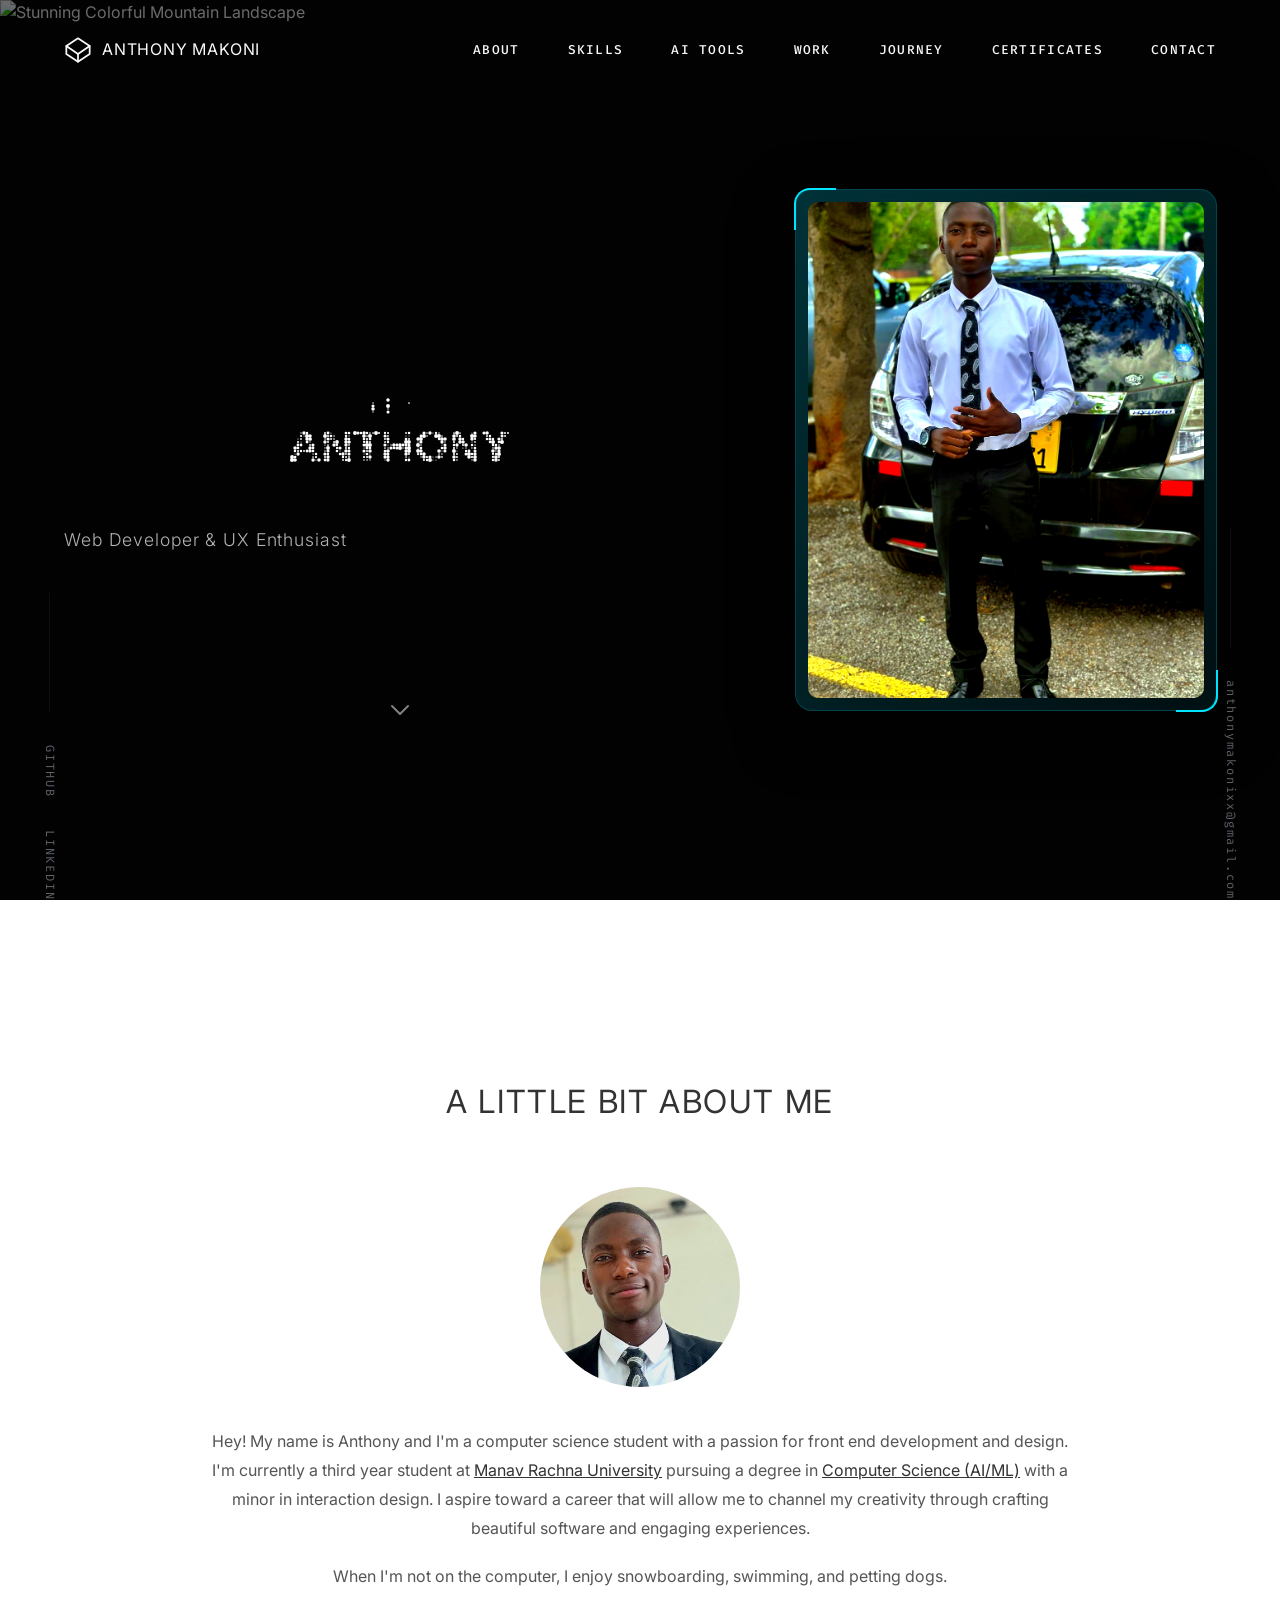
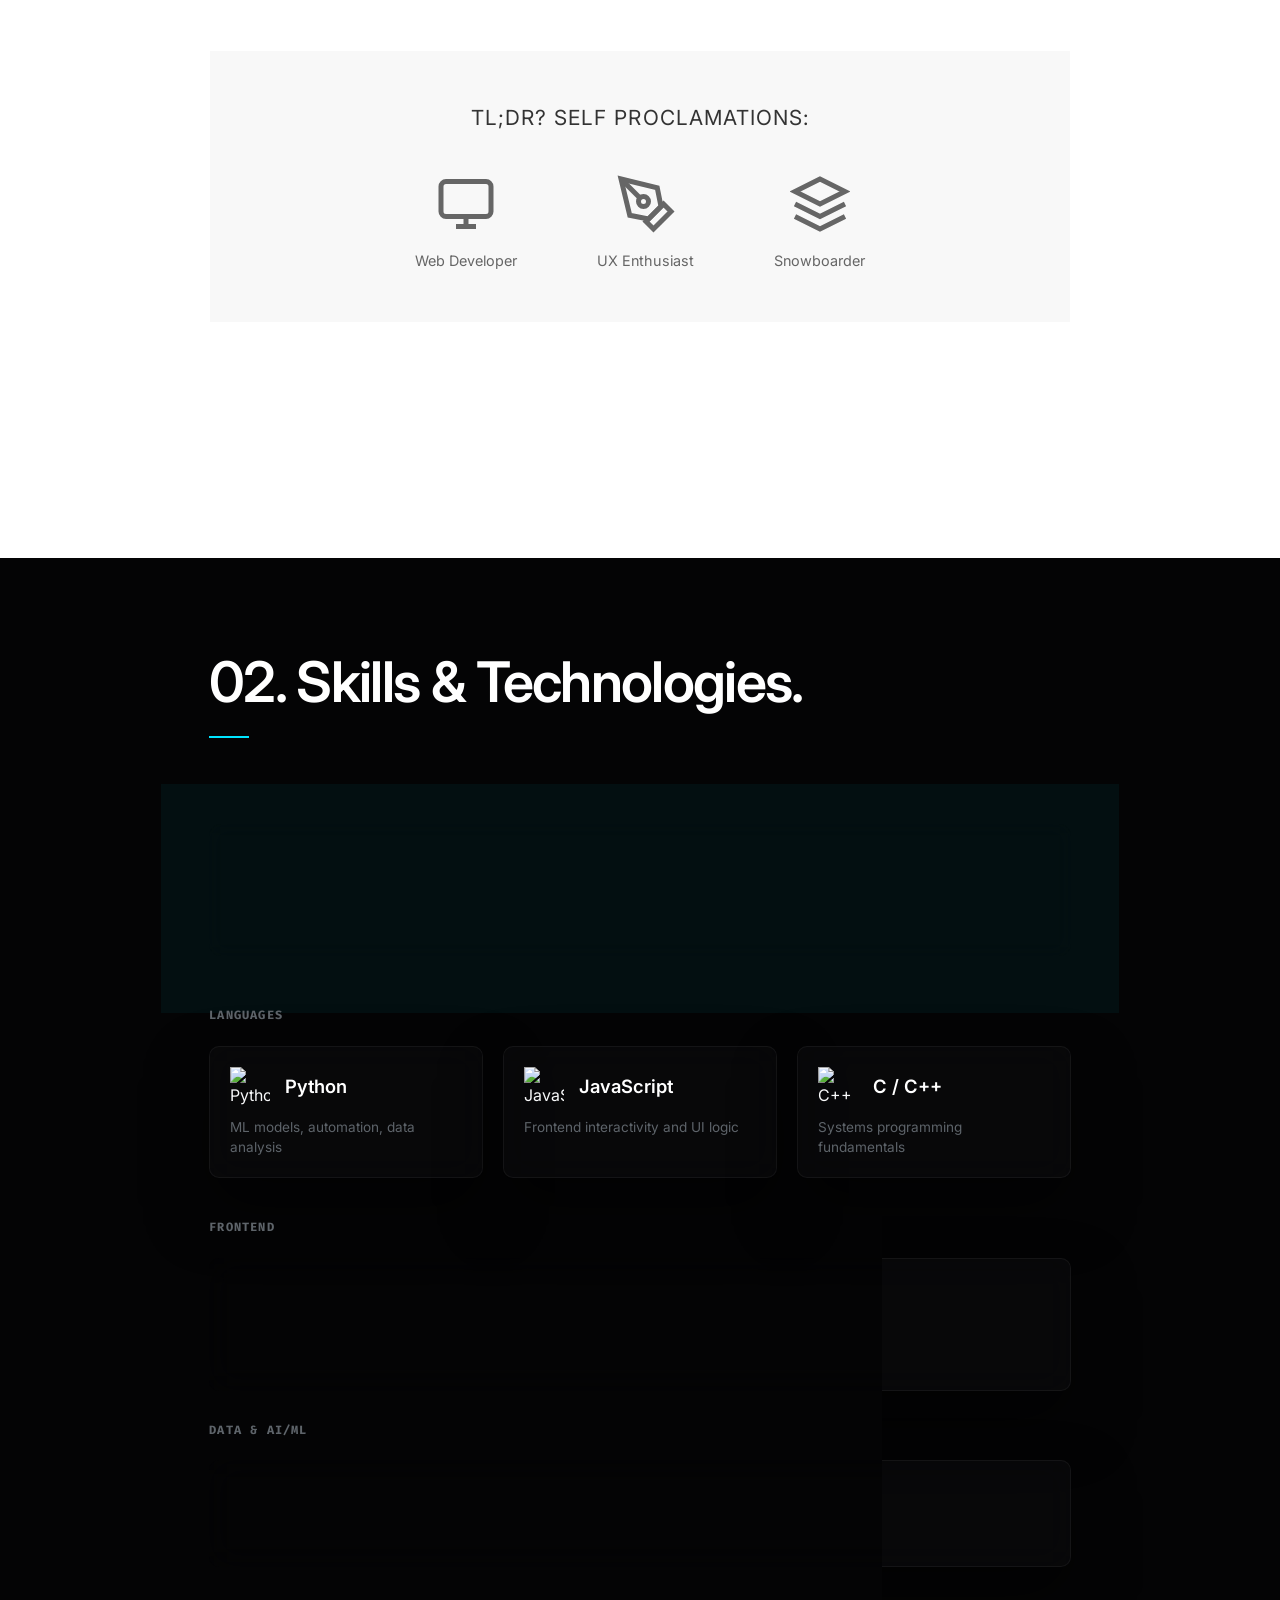
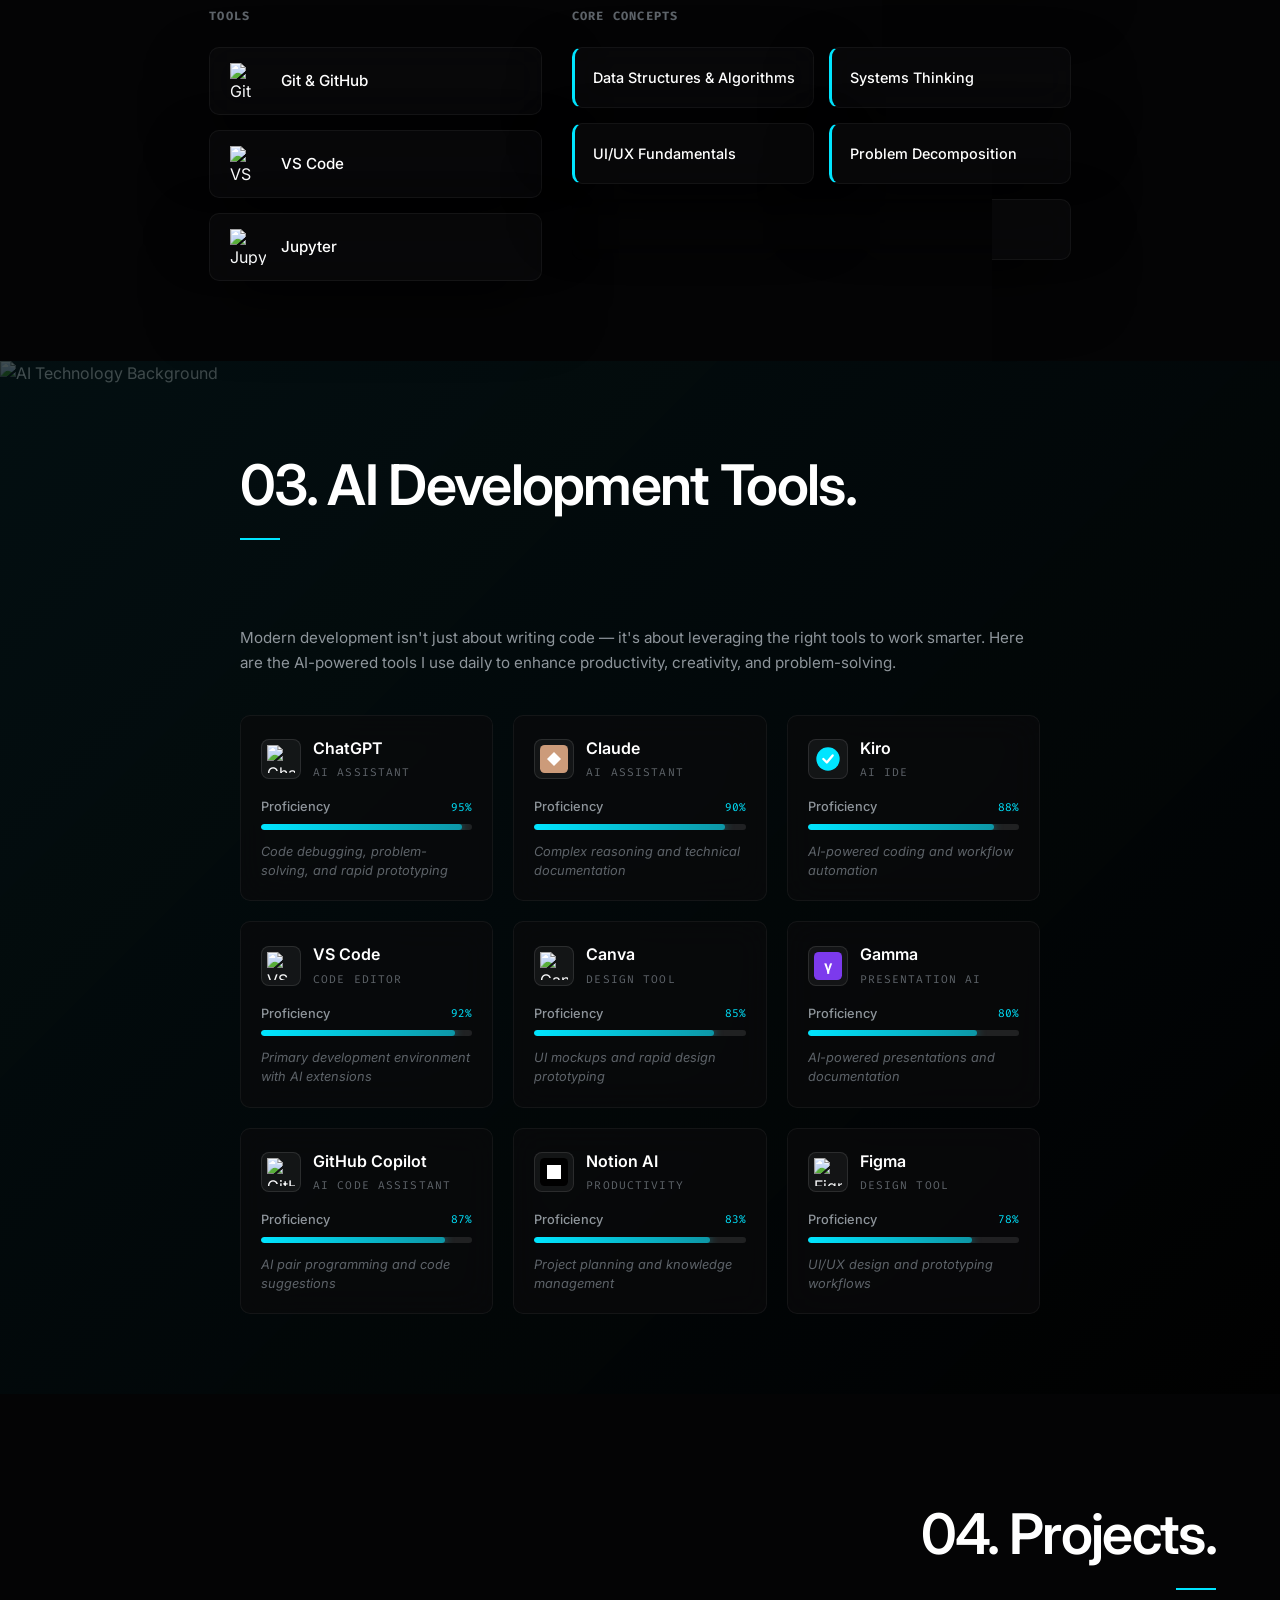
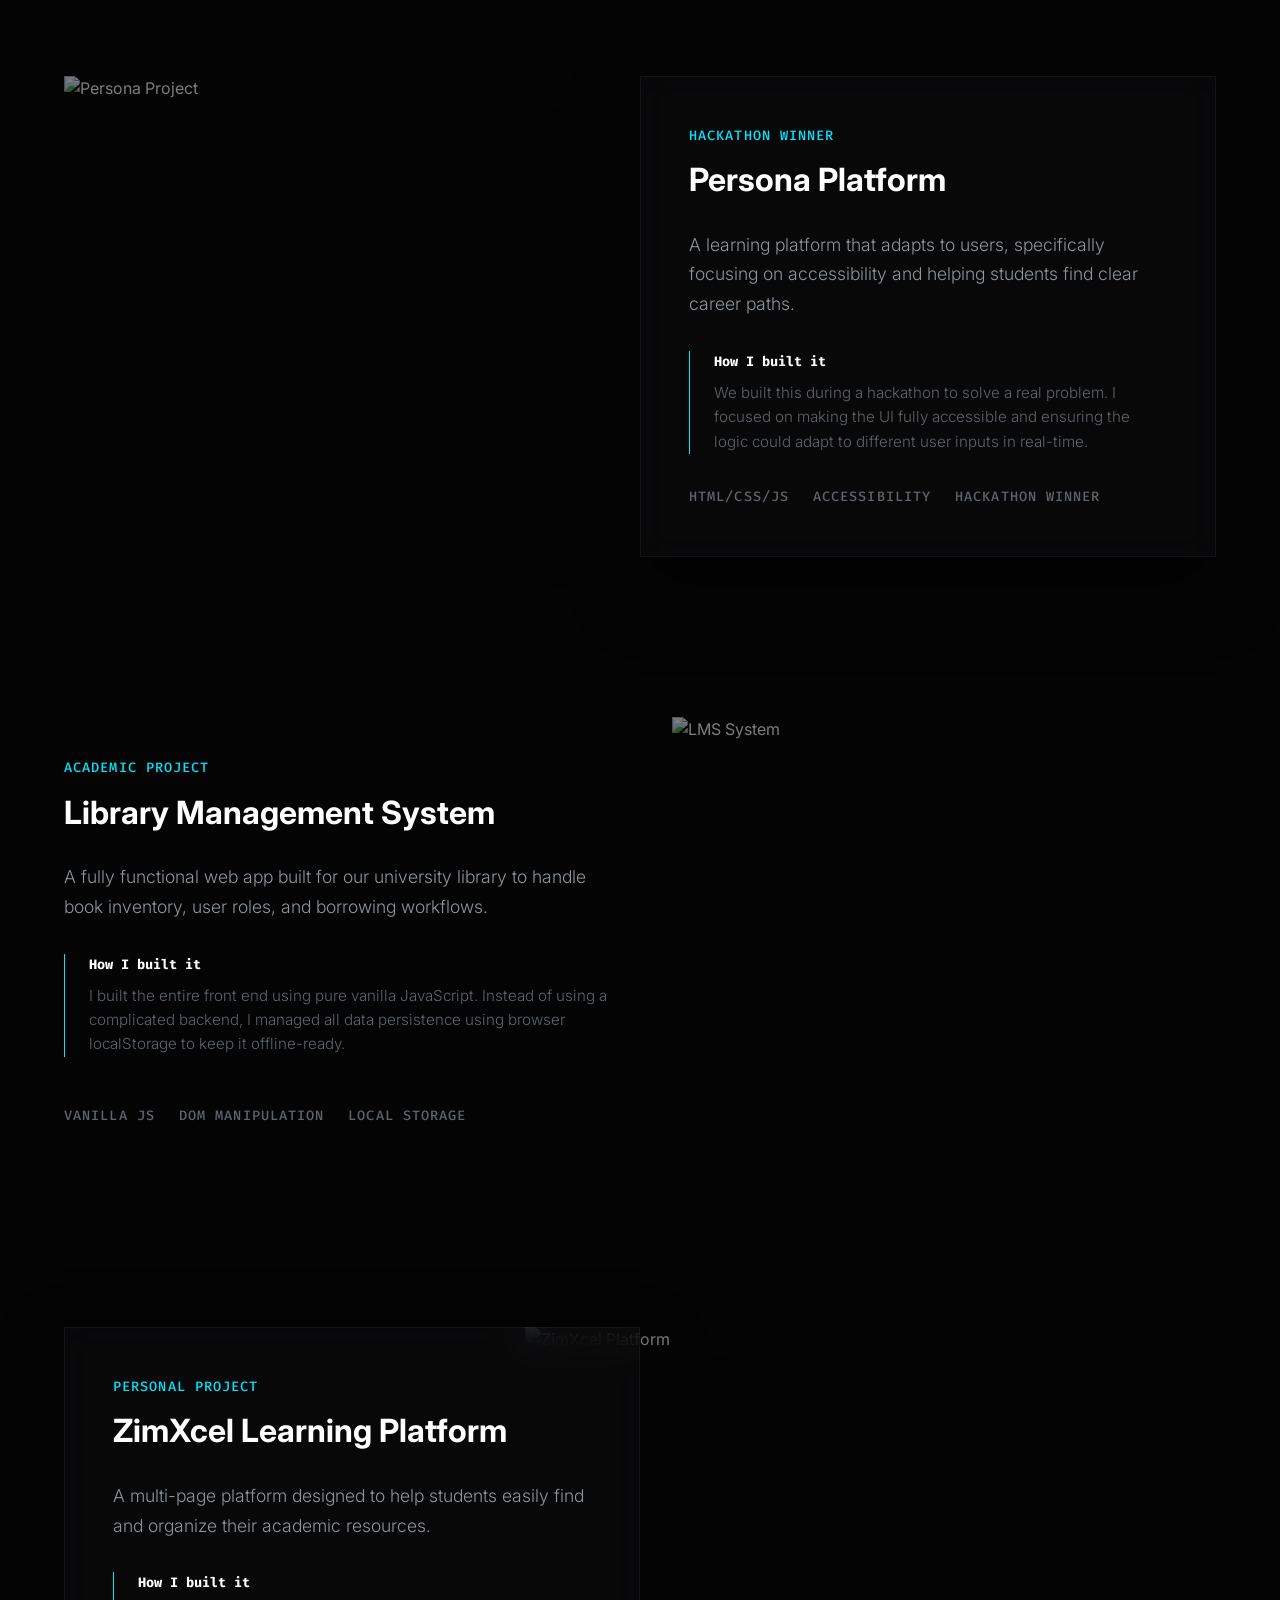
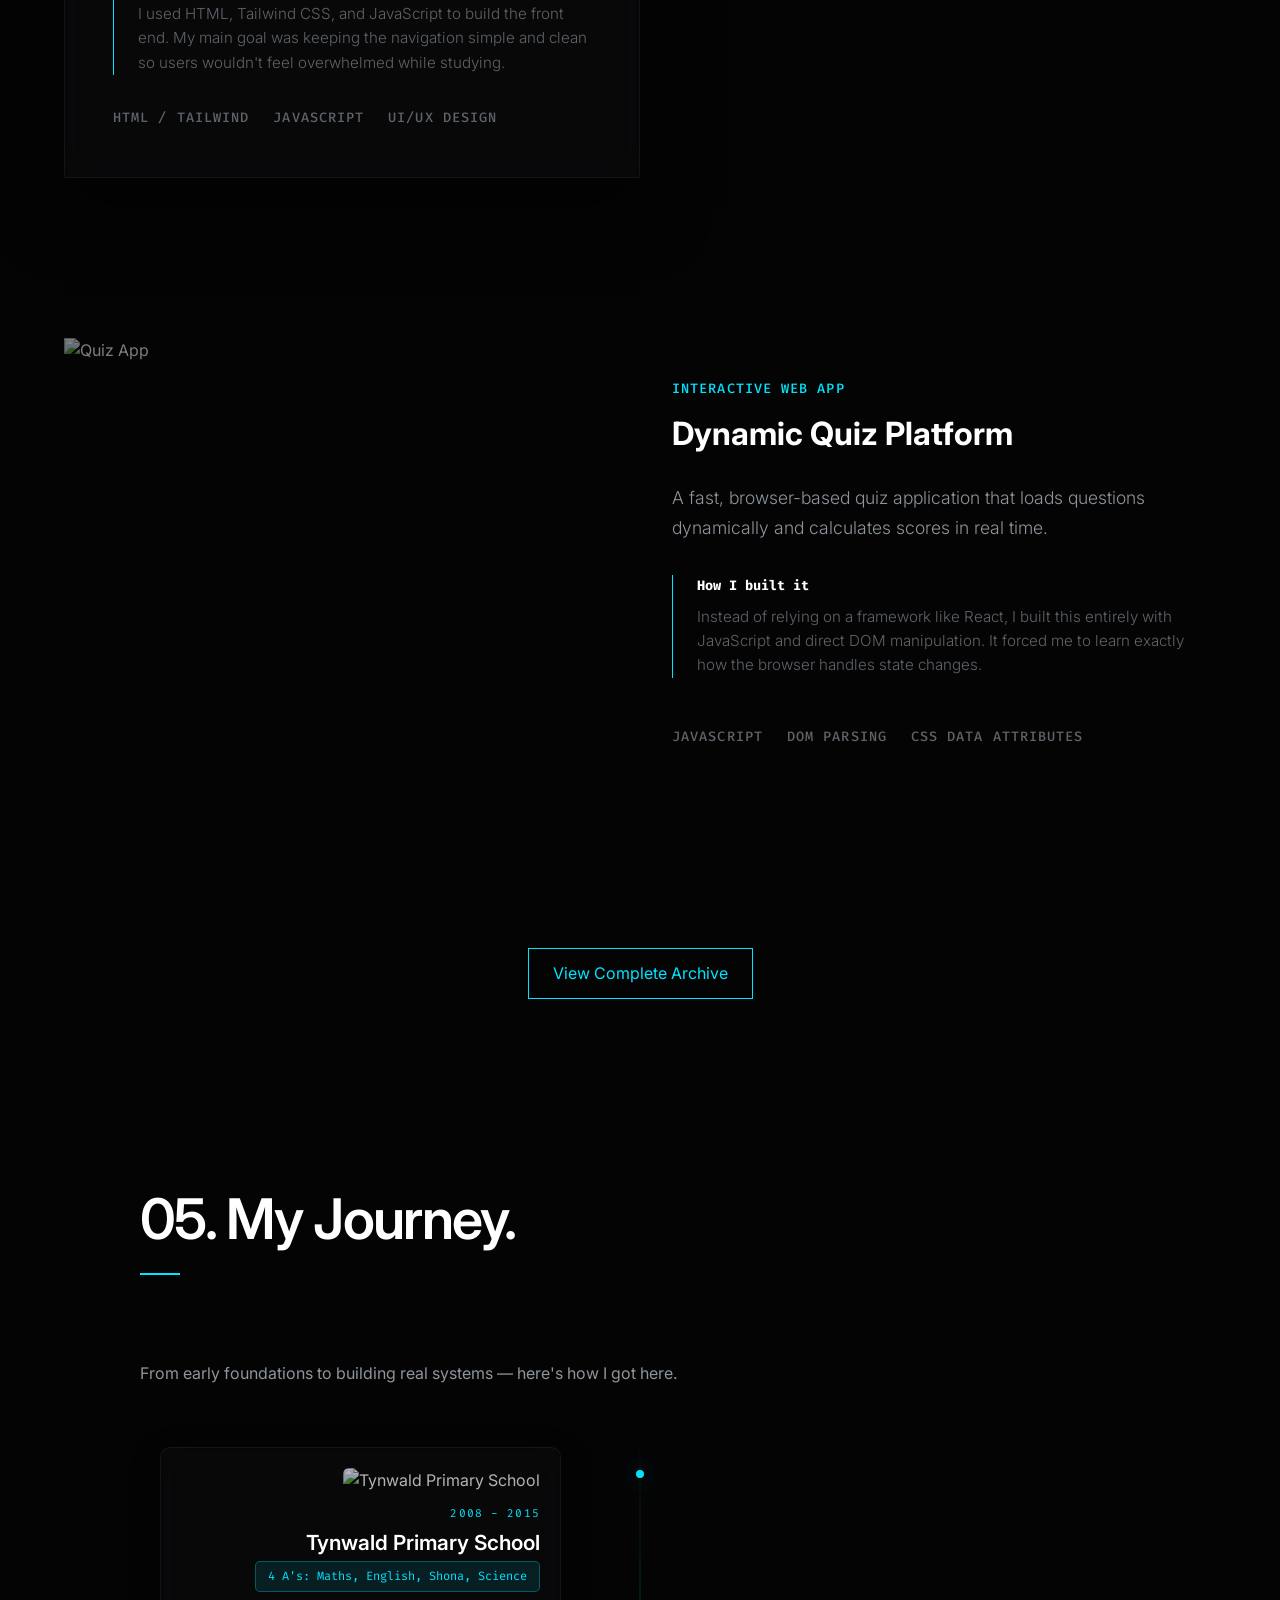
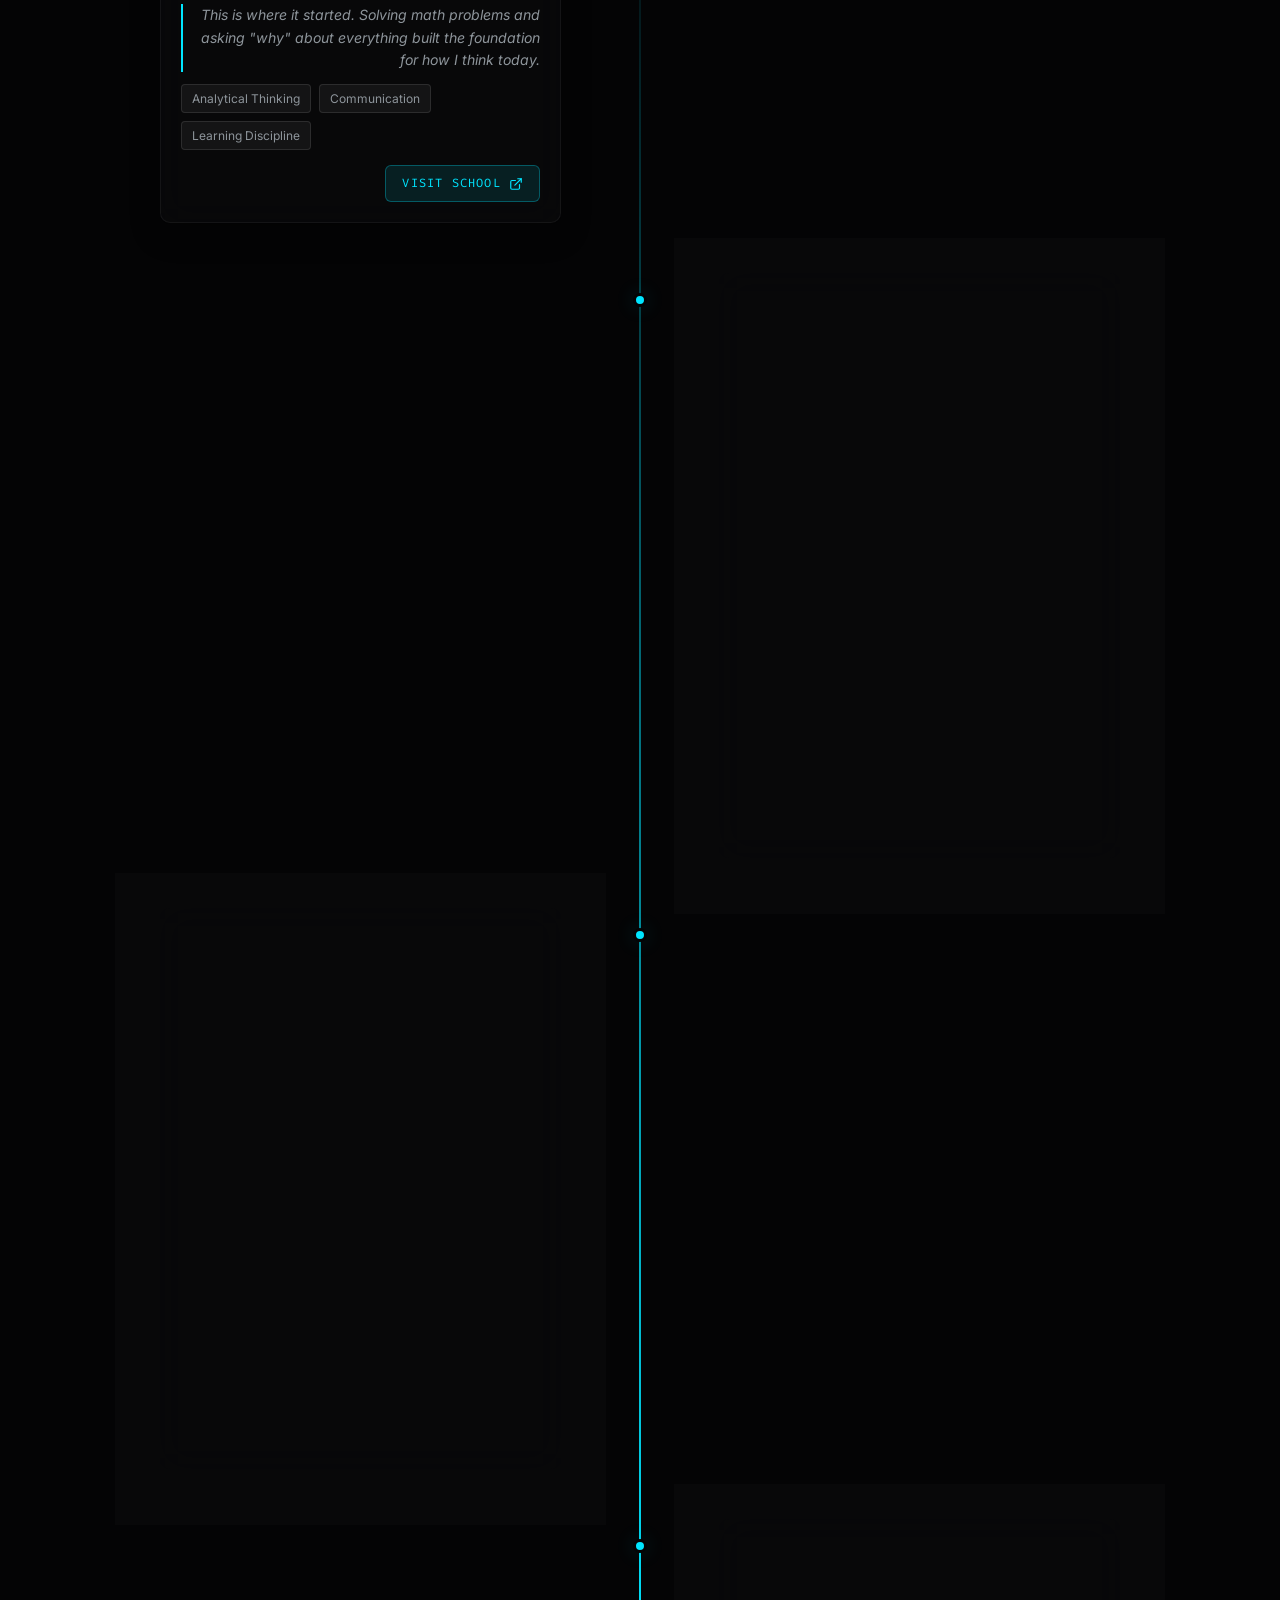
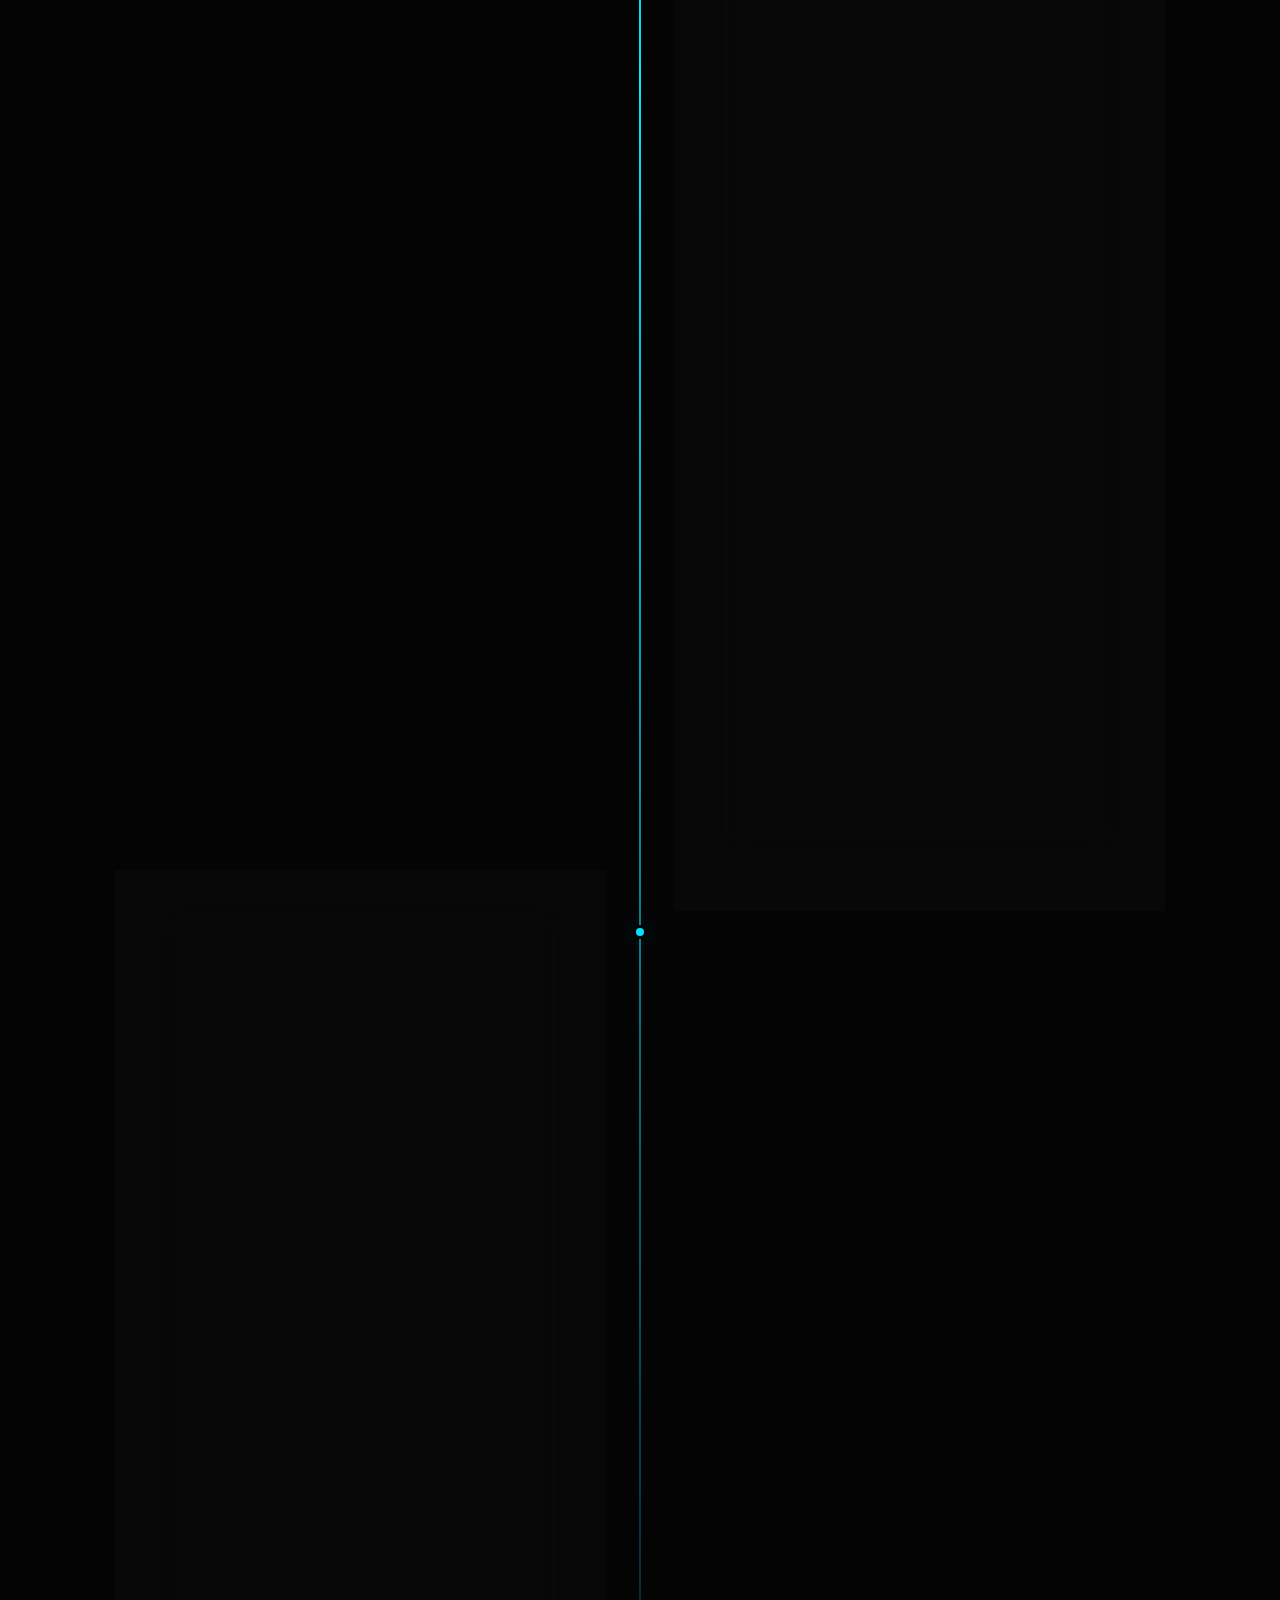
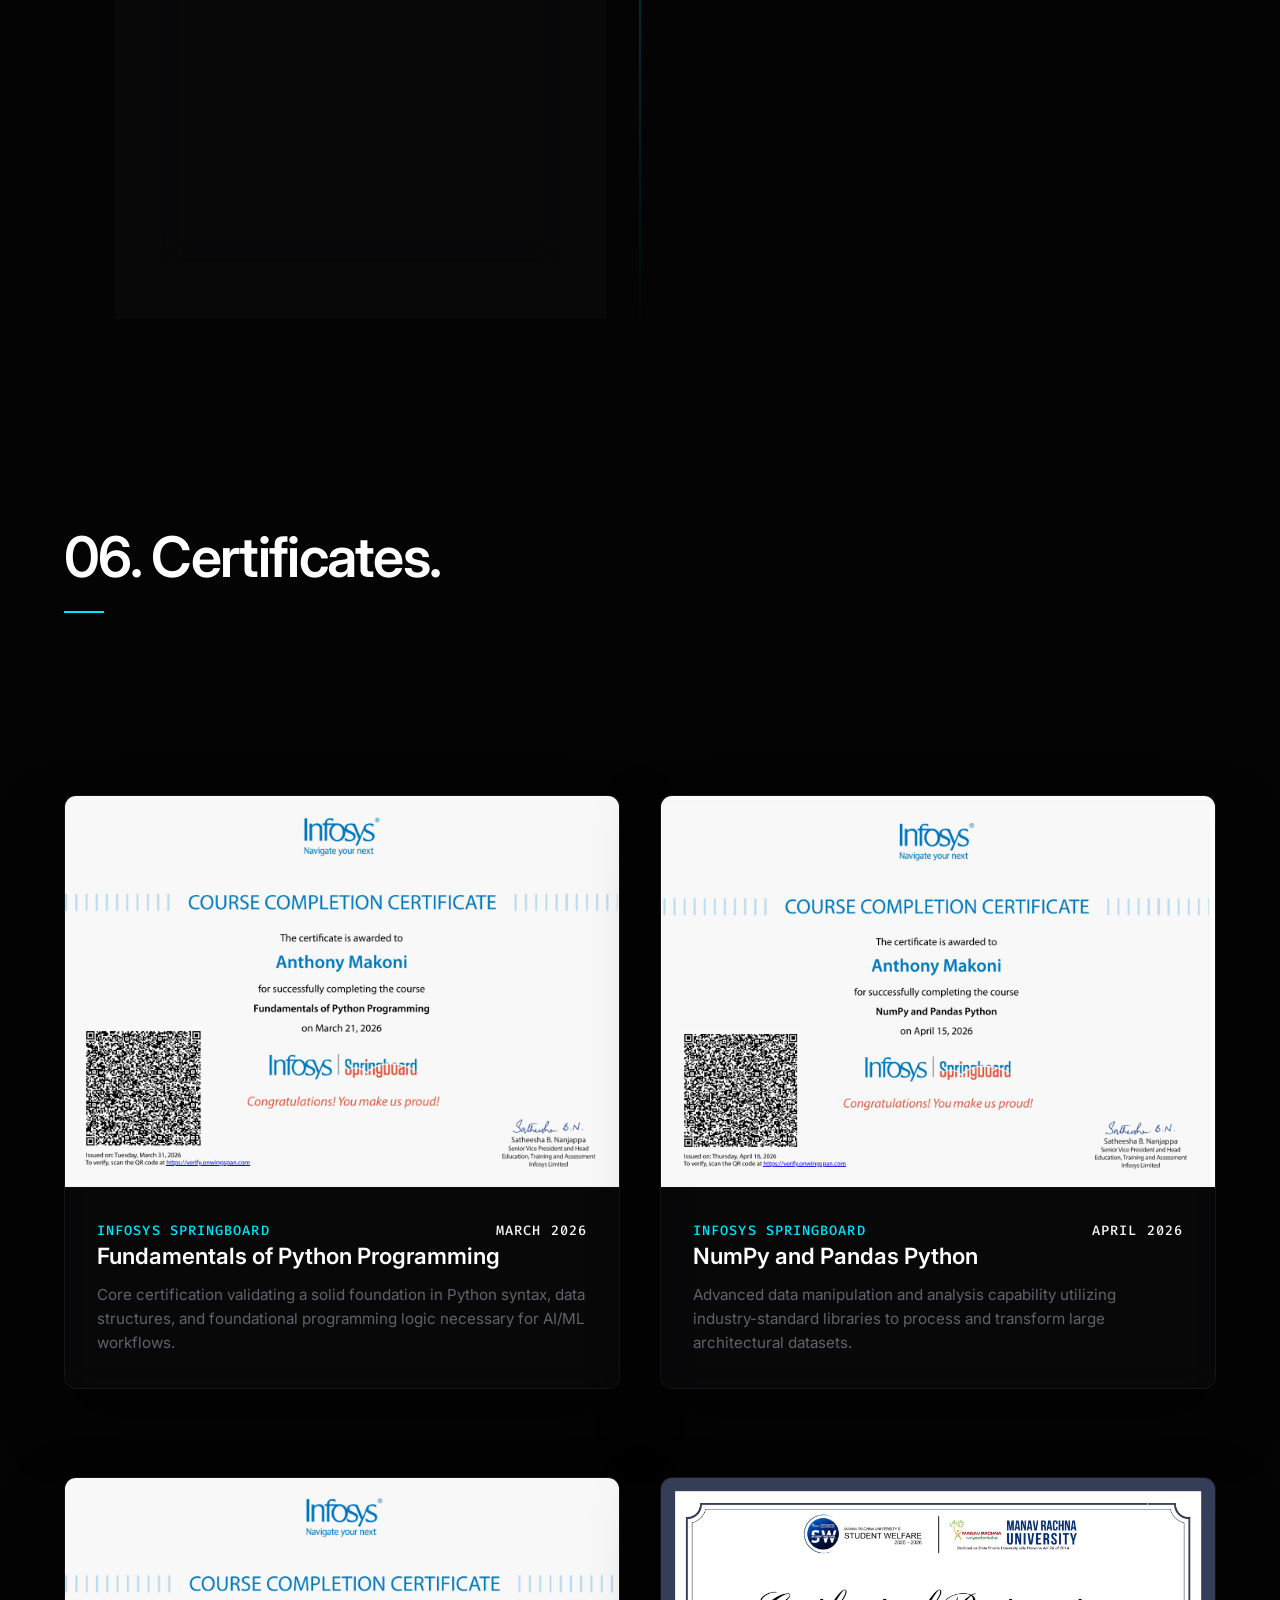
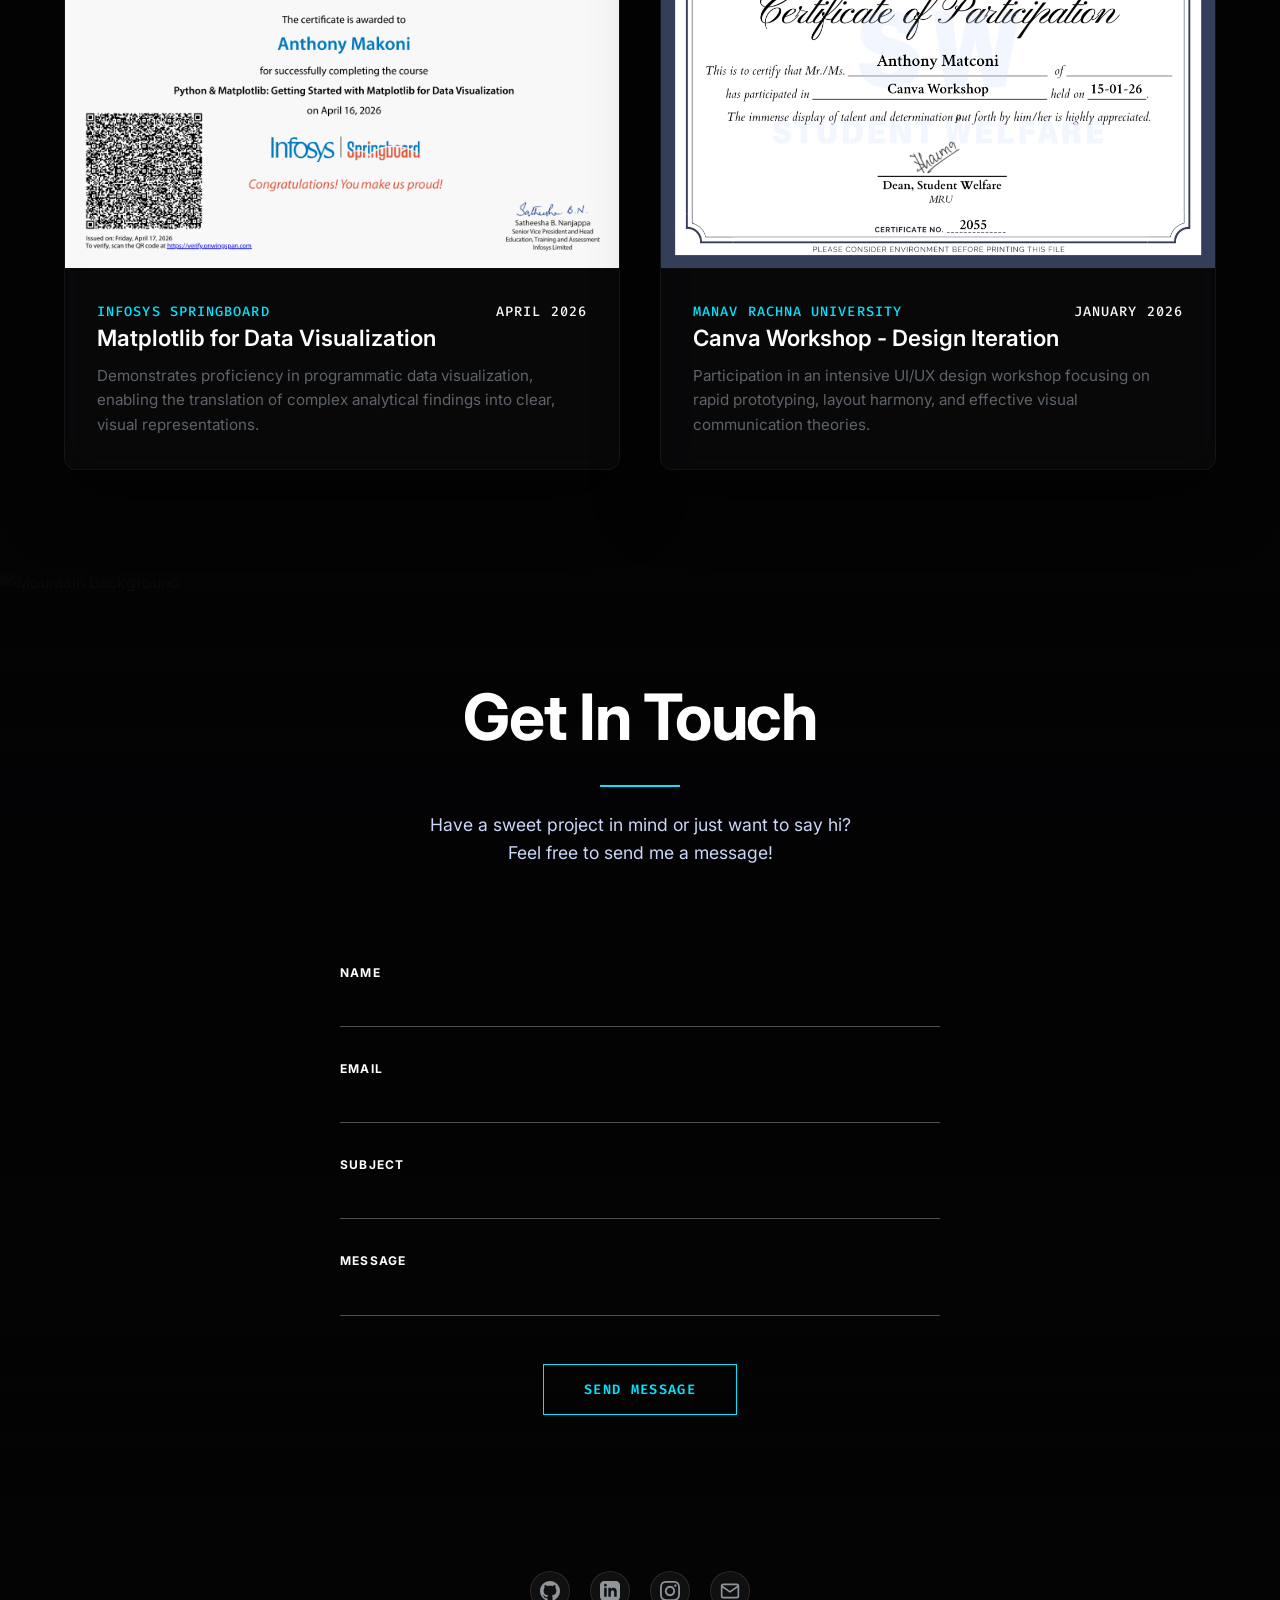
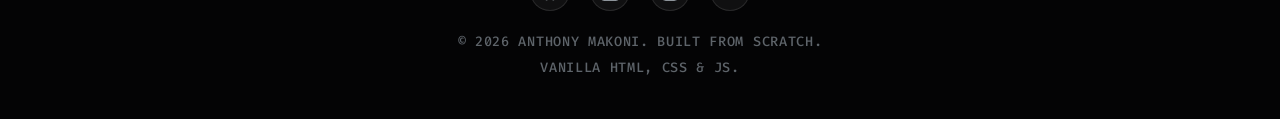
==== index.html @ 7a71ed9e "Initial commit" ====
<!DOCTYPE html>
<html lang="en">

<head>
    <meta charset="UTF-8">
    <meta name="viewport" content="width=device-width, initial-scale=1.0">
    <title>Anthony Makoni | Student & Web Developer</title>
    <meta name="description" content="Anthony Makoni is a computer science student and frontend developer.">

    <link rel="stylesheet" href="css/style.css">
    <link rel="icon" type="image/svg+xml"
        href="data:image/svg+xml,%3Csvg xmlns='http://www.w3.org/2000/svg' viewBox='0 0 100 100'%3E%3Ctext y='.9em' font-size='90' fill='%2300e5ff'%3EA%3C/text%3E%3C/svg%3E">
</head>

<body>
    <!-- Background layer with atmospheric depth - for non-hero sections -->
    <div class="page-background">
        <img src="https://images.unsplash.com/photo-1454496522488-7a8e488e8606?ixlib=rb-4.0.3&auto=format&fit=crop&w=1920&q=80" alt="Mountain Background">
        <div class="bg-gradient-overlay" style="background: rgba(0, 0, 0, 0.45); top: 0; left: 0; width: 100%; height: 100%;"></div>
    </div>

    <!-- Navigation -->
    <nav class="premium-nav">
        <div class="logo">
            <a href="index.html" style="display: flex; align-items: center; gap: 10px; font-family: var(--font-sans); font-weight: 400; font-size: 1rem; letter-spacing: 0.05em; text-transform: uppercase;">
                <svg width="28" height="28" viewBox="0 0 24 24" fill="none" stroke="currentColor" stroke-width="1.5" stroke-linecap="round" stroke-linejoin="round">
                    <polygon points="12 2 22 8.5 22 15.5 12 22 2 15.5 2 8.5 12 2"></polygon>
                    <polyline points="2 8.5 12 15.5 22 8.5"></polyline>
                    <line x1="12" y1="22" x2="12" y2="15.5"></line>
                </svg>
                ANTHONY MAKONI
            </a>
        </div>
        <ul class="nav-links" style="font-family: var(--font-sans); font-weight: 500; font-size: 0.75rem; letter-spacing: 0.08em;">
            <li><a href="#about">ABOUT</a></li>
            <li><a href="#skills">SKILLS</a></li>
            <li><a href="#ai-tools">AI TOOLS</a></li>
            <li><a href="#projects">WORK</a></li>
            <li><a href="#journey">JOURNEY</a></li>
            <li><a href="#certifications">CERTIFICATES</a></li>
            <li><a href="#contact">CONTACT</a></li>
        </ul>
    </nav>

    <!-- Side Identifiers (Minimalist) -->
    <div class="vertical-contact left-sidebar reveal delay-1">
        <div class="line"></div>
        <a href="https://github.com/anthonymakonixx" target="_blank">GITHUB</a>
        <a href="https://www.linkedin.com/in/anthony-makoni-9278b237a/" target="_blank">LINKEDIN</a>
    </div>
    
    <div class="vertical-contact right-sidebar reveal delay-1">
        <div class="line"></div>
        <a href="mailto:anthonymakonixx@gmail.com">anthonymakonixx@gmail.com</a>
    </div>

    <main class="smooth-scroll-wrapper">
        <!-- HERO -->
        <section id="hero" class="hero-section wrapper-snap">
            <!-- Background layer for hero only -->
            <div class="page-background">
                <img src="https://images.unsplash.com/photo-1506905925346-21bda4d32df4?ixlib=rb-4.0.3&auto=format&fit=crop&w=1920&q=80" alt="Stunning Colorful Mountain Landscape">
                <div class="bg-gradient-overlay" style="background: rgba(0, 0, 0, 0.45); top: 0; left: 0; width: 100%; height: 100%;"></div>
            </div>
            
            <div class="container container-hero" style="justify-content: space-between; width: 100%; display: flex; align-items: center; gap: 60px;">
                <!-- Hero Content -->
                <div class="hero-content reveal" style="display: flex; flex-direction: column; align-items: flex-start; justify-content: center; flex: 1; text-align: left; position: relative;">
                    <div class="canvas-wrapper" style="position: relative; width: 100%; height: 180px; transform: none; right: auto; top: auto; display: flex; justify-content: flex-start; align-items: center; z-index: 10; pointer-events: none; opacity: 1; margin: 0;">
                       <canvas id="particle-canvas" style="position: absolute; left: 0; top: 0; width: 100%; height: 100%;"></canvas>
                       <div class="canvas-interactor" style="position: absolute; left: 0; top: 0; width: 100%; height: 100%; z-index: 11; pointer-events: auto;"></div>
                    </div>
                    <p class="hero-desc" style="font-family: var(--font-sans); color: rgba(255,255,255,0.7); font-size: 1.1rem; letter-spacing: 0.05em; font-weight: 300;">Web Developer & UX Enthusiast</p>
                    
                    <a href="#about" style="position: absolute; bottom: -20vh; left: 50%; transform: translateX(-50%); display: inline-block; color: rgba(255,255,255,0.5); transition: color 0.3s; z-index: 15;">
                        <svg width="32" height="32" viewBox="0 0 24 24" fill="none" stroke="currentColor" stroke-width="1.5" stroke-linecap="round" stroke-linejoin="round">
                            <polyline points="6 9 12 15 18 9"></polyline>
                        </svg>
                    </a>
                </div>
                
                <!-- Hero Photo - Framed -->
                <div class="hero-photo-wrapper reveal">
                    <div class="hero-photo-frame">
                        <img src="images/hero-photo.jpg" alt="Anthony Makoni" class="hero-photo">
                    </div>
                </div>
            </div>
        </section>

        <!-- ABOUT -->
        <section id="about" class="about-section wrapper-snap" style="background: #ffffff; min-height: 100vh; display: flex; align-items: center;">
            <div class="container" style="max-width: 900px; margin: 0 auto; padding: 80px 20px; text-align: center;">
                <h2 style="font-size: 2rem; font-weight: 400; letter-spacing: 0.05em; margin-bottom: 60px; color: #333; text-transform: uppercase;">A Little Bit About Me</h2>
                
                <div class="profile-photo" style="width: 200px; height: 200px; border-radius: 50%; margin: 0 auto 40px; overflow: hidden; background: #f0f0f0;">
                    <img src="images/profile.jpg" alt="Anthony Makoni" style="width: 100%; height: 100%; object-fit: cover;">
                </div>
                
                <div style="font-size: 1rem; line-height: 1.8; color: #555; margin-bottom: 30px; text-align: center;">
                    <p style="margin-bottom: 20px;">Hey! My name is Anthony and I'm a computer science student with a passion for front end development and design. I'm currently a third year student at <a href="#" style="color: #333; text-decoration: underline;">Manav Rachna University</a> pursuing a degree in <a href="#" style="color: #333; text-decoration: underline;">Computer Science (AI/ML)</a> with a minor in interaction design. I aspire toward a career that will allow me to channel my creativity through crafting beautiful software and engaging experiences.</p>
                    
                    <p>When I'm not on the computer, I enjoy snowboarding, swimming, and petting dogs.</p>
                </div>
                
                <div style="background: #f8f8f8; padding: 50px 40px; margin: 60px 0;">
                    <h3 style="font-size: 1.3rem; font-weight: 400; letter-spacing: 0.05em; margin-bottom: 40px; color: #333; text-transform: uppercase;">TL;DR? Self Proclamations:</h3>
                    
                    <div style="display: flex; justify-content: center; gap: 80px; flex-wrap: wrap; margin-top: 40px;">
                        <div style="text-align: center;">
                            <div style="width: 60px; height: 60px; margin: 0 auto 15px;">
                                <svg viewBox="0 0 24 24" fill="none" stroke="#666" stroke-width="2" style="width: 100%; height: 100%;">
                                    <rect x="2" y="3" width="20" height="14" rx="2" ry="2"></rect>
                                    <line x1="8" y1="21" x2="16" y2="21"></line>
                                    <line x1="12" y1="17" x2="12" y2="21"></line>
                                </svg>
                            </div>
                            <div style="font-size: 0.9rem; color: #666; font-weight: 400;">Web Developer</div>
                        </div>
                        
                        <div style="text-align: center;">
                            <div style="width: 60px; height: 60px; margin: 0 auto 15px;">
                                <svg viewBox="0 0 24 24" fill="none" stroke="#666" stroke-width="2" style="width: 100%; height: 100%;">
                                    <path d="M12 19l7-7 3 3-7 7-3-3z"></path>
                                    <path d="M18 13l-1.5-7.5L2 2l3.5 14.5L13 18l5-5z"></path>
                                    <path d="M2 2l7.586 7.586"></path>
                                    <circle cx="11" cy="11" r="2"></circle>
                                </svg>
                            </div>
                            <div style="font-size: 0.9rem; color: #666; font-weight: 400;">UX Enthusiast</div>
                        </div>
                        
                        <div style="text-align: center;">
                            <div style="width: 60px; height: 60px; margin: 0 auto 15px;">
                                <svg viewBox="0 0 24 24" fill="none" stroke="#666" stroke-width="2" style="width: 100%; height: 100%;">
                                    <path d="M12 2L2 7l10 5 10-5-10-5z"></path>
                                    <path d="M2 17l10 5 10-5"></path>
                                    <path d="M2 12l10 5 10-5"></path>
                                </svg>
                            </div>
                            <div style="font-size: 0.9rem; color: #666; font-weight: 400;">Snowboarder</div>
                        </div>
                    </div>
                </div>
            </div>
        </section>

        <!-- SKILLS -->
        <section id="skills" class="skills-section wrapper-snap auto-height" style="background: var(--bg-primary); padding: 80px 0;">
            <div class="container">
                <h2 class="section-title reveal">02. Skills & Technologies.</h2>
                
                <div class="skills-container" style="max-width: 1100px; margin: 0 auto;">
                    <!-- Core Focus -->
                    <div class="skill-category reveal" style="text-align: center; margin-bottom: 50px; padding: 35px 30px; background: rgba(0, 229, 255, 0.05); border: 1px solid rgba(0, 229, 255, 0.2); border-radius: 12px; backdrop-filter: blur(10px); box-shadow: 0 8px 32px rgba(0, 229, 255, 0.1);">
                        <h3 style="font-family: var(--font-mono); font-size: 0.75rem; color: var(--accent); letter-spacing: 0.1em; margin-bottom: 10px; text-transform: uppercase;">Core Focus</h3>
                        <p style="font-size: 1.5rem; font-weight: 600; color: #fff; line-height: 1.3;">AI/ML + Frontend Systems</p>
                    </div>
                    
                    <!-- Languages -->
                    <div class="skill-category reveal delay-1" style="margin-bottom: 40px;">
                        <h3 style="font-family: var(--font-mono); font-size: 0.75rem; color: var(--text-muted); letter-spacing: 0.1em; margin-bottom: 20px; text-transform: uppercase;">Languages</h3>
                        <div style="display: grid; grid-template-columns: repeat(auto-fit, minmax(250px, 1fr)); gap: 20px;">
                            <div class="box-glass" style="padding: 20px; border-radius: 10px; transition: all 0.4s cubic-bezier(0.16, 1, 0.3, 1); cursor: pointer;">
                                <div style="display: flex; align-items: center; gap: 15px; margin-bottom: 10px;">
                                    <img src="https://cdn.jsdelivr.net/gh/devicons/devicon/icons/python/python-original.svg" alt="Python" style="width: 40px; height: 40px;">
                                    <span style="font-size: 1.15rem; color: #fff; font-weight: 600;">Python</span>
                                </div>
                                <p style="font-size: 0.85rem; color: var(--text-muted); line-height: 1.5;">ML models, automation, data analysis</p>
                            </div>
                            
                            <div class="box-glass" style="padding: 20px; border-radius: 10px; transition: all 0.4s cubic-bezier(0.16, 1, 0.3, 1); cursor: pointer;">
                                <div style="display: flex; align-items: center; gap: 15px; margin-bottom: 10px;">
                                    <img src="https://cdn.jsdelivr.net/gh/devicons/devicon/icons/javascript/javascript-original.svg" alt="JavaScript" style="width: 40px; height: 40px;">
                                    <span style="font-size: 1.15rem; color: #fff; font-weight: 600;">JavaScript</span>
                                </div>
                                <p style="font-size: 0.85rem; color: var(--text-muted); line-height: 1.5;">Frontend interactivity and UI logic</p>
                            </div>
                            
                            <div class="box-glass" style="padding: 20px; border-radius: 10px; transition: all 0.4s cubic-bezier(0.16, 1, 0.3, 1); cursor: pointer;">
                                <div style="display: flex; align-items: center; gap: 15px; margin-bottom: 10px;">
                                    <img src="https://cdn.jsdelivr.net/gh/devicons/devicon/icons/cplusplus/cplusplus-original.svg" alt="C++" style="width: 40px; height: 40px;">
                                    <span style="font-size: 1.15rem; color: #fff; font-weight: 600;">C / C++</span>
                                </div>
                                <p style="font-size: 0.85rem; color: var(--text-muted); line-height: 1.5;">Systems programming fundamentals</p>
                            </div>
                        </div>
                    </div>
                    
                    <!-- Frontend & Data/ML Combined -->
                    <div style="display: grid; grid-template-columns: repeat(auto-fit, minmax(450px, 1fr)); gap: 30px; margin-bottom: 40px;">
                        <!-- Frontend -->
                        <div class="skill-category reveal">
                            <h3 style="font-family: var(--font-mono); font-size: 0.75rem; color: var(--text-muted); letter-spacing: 0.1em; margin-bottom: 20px; text-transform: uppercase;">Frontend</h3>
                            <div class="box-glass" style="padding: 25px; border-radius: 10px;">
                                <div style="display: flex; gap: 30px; flex-wrap: wrap; align-items: center; justify-content: center;">
                                    <div style="text-align: center; transition: transform 0.3s;" class="skill-icon-item">
                                        <img src="https://cdn.jsdelivr.net/gh/devicons/devicon/icons/html5/html5-original.svg" alt="HTML5" style="width: 44px; height: 44px; margin-bottom: 8px;">
                                        <p style="font-size: 0.85rem; color: var(--text-secondary); font-weight: 500;">HTML5</p>
                                    </div>
                                    
                                    <div style="text-align: center; transition: transform 0.3s;" class="skill-icon-item">
                                        <img src="https://cdn.jsdelivr.net/gh/devicons/devicon/icons/css3/css3-original.svg" alt="CSS3" style="width: 44px; height: 44px; margin-bottom: 8px;">
                                        <p style="font-size: 0.85rem; color: var(--text-secondary); font-weight: 500;">CSS3</p>
                                    </div>
                                    
                                    <div style="text-align: center; transition: transform 0.3s;" class="skill-icon-item">
                                        <img src="https://cdn.jsdelivr.net/gh/devicons/devicon/icons/tailwindcss/tailwindcss-plain.svg" alt="Tailwind" style="width: 44px; height: 44px; margin-bottom: 8px;">
                                        <p style="font-size: 0.85rem; color: var(--text-secondary); font-weight: 500;">Tailwind</p>
                                    </div>
                                    
                                    <div style="text-align: center; transition: transform 0.3s;" class="skill-icon-item">
                                        <svg width="44" height="44" viewBox="0 0 24 24" fill="none" stroke="currentColor" stroke-width="2" style="margin-bottom: 8px; color: var(--accent);">
                                            <rect x="2" y="3" width="20" height="14" rx="2" ry="2"></rect>
                                            <line x1="8" y1="21" x2="16" y2="21"></line>
                                            <line x1="12" y1="17" x2="12" y2="21"></line>
                                        </svg>
                                        <p style="font-size: 0.85rem; color: var(--text-secondary); font-weight: 500;">Responsive</p>
                                    </div>
                                </div>
                            </div>
                        </div>
                        
                        <!-- Data & AI/ML -->
                        <div class="skill-category reveal delay-1">
                            <h3 style="font-family: var(--font-mono); font-size: 0.75rem; color: var(--text-muted); letter-spacing: 0.1em; margin-bottom: 20px; text-transform: uppercase;">Data & AI/ML</h3>
                            <div class="box-glass" style="padding: 25px; border-radius: 10px;">
                                <div style="display: flex; gap: 30px; flex-wrap: wrap; align-items: center; justify-content: center;">
                                    <div style="text-align: center; transition: transform 0.3s;" class="skill-icon-item">
                                        <img src="https://cdn.jsdelivr.net/gh/devicons/devicon/icons/numpy/numpy-original.svg" alt="NumPy" style="width: 44px; height: 44px; margin-bottom: 8px;">
                                        <p style="font-size: 0.85rem; color: var(--text-secondary); font-weight: 500;">NumPy</p>
                                    </div>
                                    
                                    <div style="text-align: center; transition: transform 0.3s;" class="skill-icon-item">
                                        <img src="https://cdn.jsdelivr.net/gh/devicons/devicon/icons/pandas/pandas-original.svg" alt="Pandas" style="width: 44px; height: 44px; margin-bottom: 8px;">
                                        <p style="font-size: 0.85rem; color: var(--text-secondary); font-weight: 500;">Pandas</p>
                                    </div>
                                    
                                    <div style="text-align: center; transition: transform 0.3s;" class="skill-icon-item">
                                        <img src="https://cdn.jsdelivr.net/gh/devicons/devicon/icons/matplotlib/matplotlib-original.svg" alt="Matplotlib" style="width: 44px; height: 44px; margin-bottom: 8px;">
                                        <p style="font-size: 0.85rem; color: var(--text-secondary); font-weight: 500;">Matplotlib</p>
                                    </div>
                                    
                                    <div style="text-align: center; transition: transform 0.3s;" class="skill-icon-item">
                                        <img src="https://cdn.jsdelivr.net/gh/devicons/devicon/icons/scikitlearn/scikitlearn-original.svg" alt="Scikit-learn" style="width: 44px; height: 44px; margin-bottom: 8px;">
                                        <p style="font-size: 0.85rem; color: var(--text-secondary); font-weight: 500;">Scikit-learn</p>
                                    </div>
                                </div>
                            </div>
                        </div>
                    </div>
                    
                    <!-- Tools & Concepts Combined -->
                    <div style="display: grid; grid-template-columns: 1fr 1.5fr; gap: 30px;">
                        <!-- Tools -->
                        <div class="skill-category reveal">
                            <h3 style="font-family: var(--font-mono); font-size: 0.75rem; color: var(--text-muted); letter-spacing: 0.1em; margin-bottom: 20px; text-transform: uppercase;">Tools</h3>
                            <div style="display: flex; flex-direction: column; gap: 15px;">
                                <div class="box-glass" style="padding: 15px 20px; border-radius: 10px; display: flex; align-items: center; gap: 15px; transition: all 0.4s cubic-bezier(0.16, 1, 0.3, 1); cursor: pointer;">
                                    <img src="https://cdn.jsdelivr.net/gh/devicons/devicon/icons/git/git-original.svg" alt="Git" style="width: 36px; height: 36px;">
                                    <p style="font-size: 0.95rem; color: #fff; font-weight: 500;">Git & GitHub</p>
                                </div>
                                
                                <div class="box-glass" style="padding: 15px 20px; border-radius: 10px; display: flex; align-items: center; gap: 15px; transition: all 0.4s cubic-bezier(0.16, 1, 0.3, 1); cursor: pointer;">
                                    <img src="https://cdn.jsdelivr.net/gh/devicons/devicon/icons/vscode/vscode-original.svg" alt="VS Code" style="width: 36px; height: 36px;">
                                    <p style="font-size: 0.95rem; color: #fff; font-weight: 500;">VS Code</p>
                                </div>
                                
                                <div class="box-glass" style="padding: 15px 20px; border-radius: 10px; display: flex; align-items: center; gap: 15px; transition: all 0.4s cubic-bezier(0.16, 1, 0.3, 1); cursor: pointer;">
                                    <img src="https://cdn.jsdelivr.net/gh/devicons/devicon/icons/jupyter/jupyter-original.svg" alt="Jupyter" style="width: 36px; height: 36px;">
                                    <p style="font-size: 0.95rem; color: #fff; font-weight: 500;">Jupyter</p>
                                </div>
                            </div>
                        </div>
                        
                        <!-- Concepts -->
                        <div class="skill-category reveal delay-1">
                            <h3 style="font-family: var(--font-mono); font-size: 0.75rem; color: var(--text-muted); letter-spacing: 0.1em; margin-bottom: 20px; text-transform: uppercase;">Core Concepts</h3>
                            <div style="display: grid; grid-template-columns: repeat(2, 1fr); gap: 15px;">
                                <div class="box-glass" style="padding: 18px; border-radius: 10px; border-left: 3px solid var(--accent); transition: all 0.4s cubic-bezier(0.16, 1, 0.3, 1); cursor: pointer;">
                                    <p style="font-size: 0.9rem; color: #fff; font-weight: 500;">Data Structures & Algorithms</p>
                                </div>
                                <div class="box-glass" style="padding: 18px; border-radius: 10px; border-left: 3px solid var(--accent); transition: all 0.4s cubic-bezier(0.16, 1, 0.3, 1); cursor: pointer;">
                                    <p style="font-size: 0.9rem; color: #fff; font-weight: 500;">Systems Thinking</p>
                                </div>
                                <div class="box-glass" style="padding: 18px; border-radius: 10px; border-left: 3px solid var(--accent); transition: all 0.4s cubic-bezier(0.16, 1, 0.3, 1); cursor: pointer;">
                                    <p style="font-size: 0.9rem; color: #fff; font-weight: 500;">UI/UX Fundamentals</p>
                                </div>
                                <div class="box-glass" style="padding: 18px; border-radius: 10px; border-left: 3px solid var(--accent); transition: all 0.4s cubic-bezier(0.16, 1, 0.3, 1); cursor: pointer;">
                                    <p style="font-size: 0.9rem; color: #fff; font-weight: 500;">Problem Decomposition</p>
                                </div>
                                <div class="box-glass" style="padding: 18px; border-radius: 10px; border-left: 3px solid var(--accent); transition: all 0.4s cubic-bezier(0.16, 1, 0.3, 1); cursor: pointer; grid-column: span 2;">
                                    <p style="font-size: 0.9rem; color: #fff; font-weight: 500;">ML Pipelines</p>
                                </div>
                            </div>
                        </div>
                    </div>
                </div>
            </div>
        </section>

        <!-- AI DEVELOPMENT TOOLS -->
        <section id="ai-tools" class="ai-tools-section wrapper-snap auto-height" style="padding: 80px 0;">
            <div class="ai-tools-bg">
                <img src="https://images.unsplash.com/photo-1677442136019-21780ecad995?ixlib=rb-4.0.3&auto=format&fit=crop&w=1920&q=80" alt="AI Technology Background">
            </div>
            
            <div class="container" style="position: relative; z-index: 2;">
                <h2 class="section-title reveal">03. AI Development Tools.</h2>
                <p class="reveal" style="font-size: 0.95rem; color: var(--text-secondary); max-width: 800px; margin-bottom: 20px;">
                    Modern development isn't just about writing code — it's about leveraging the right tools to work smarter. Here are the AI-powered tools I use daily to enhance productivity, creativity, and problem-solving.
                </p>
                
                <div class="tools-grid">
                    <!-- ChatGPT -->
                    <div class="tool-item reveal">
                        <div class="tool-header">
                            <div class="tool-icon">
                                <img src="https://cdn.jsdelivr.net/gh/devicons/devicon/icons/openai/openai-original.svg" alt="ChatGPT">
                            </div>
                            <div class="tool-info">
                                <h3>ChatGPT</h3>
                                <div class="tool-category">AI Assistant</div>
                            </div>
                        </div>
                        <div class="proficiency-label">
                            <span>Proficiency</span>
                            <span>95%</span>
                        </div>
                        <div class="proficiency-bar">
                            <div class="proficiency-fill" style="width: 95%;"></div>
                        </div>
                        <p class="tool-description">Code debugging, problem-solving, and rapid prototyping</p>
                    </div>
                    
                    <!-- Claude -->
                    <div class="tool-item reveal">
                        <div class="tool-header">
                            <div class="tool-icon">
                                <svg viewBox="0 0 24 24" fill="none" style="width: 28px; height: 28px;">
                                    <rect width="24" height="24" rx="4" fill="#CC9B7A"/>
                                    <path d="M12 6L6 12L12 18L18 12L12 6Z" fill="white"/>
                                </svg>
                            </div>
                            <div class="tool-info">
                                <h3>Claude</h3>
                                <div class="tool-category">AI Assistant</div>
                            </div>
                        </div>
                        <div class="proficiency-label">
                            <span>Proficiency</span>
                            <span>90%</span>
                        </div>
                        <div class="proficiency-bar">
                            <div class="proficiency-fill" style="width: 90%;"></div>
                        </div>
                        <p class="tool-description">Complex reasoning and technical documentation</p>
                    </div>
                    
                    <!-- Kiro -->
                    <div class="tool-item reveal">
                        <div class="tool-header">
                            <div class="tool-icon">
                                <svg viewBox="0 0 24 24" fill="none" style="width: 28px; height: 28px;">
                                    <circle cx="12" cy="12" r="10" fill="#00E5FF"/>
                                    <path d="M8 12L11 15L16 9" stroke="white" stroke-width="2" stroke-linecap="round" stroke-linejoin="round"/>
                                </svg>
                            </div>
                            <div class="tool-info">
                                <h3>Kiro</h3>
                                <div class="tool-category">AI IDE</div>
                            </div>
                        </div>
                        <div class="proficiency-label">
                            <span>Proficiency</span>
                            <span>88%</span>
                        </div>
                        <div class="proficiency-bar">
                            <div class="proficiency-fill" style="width: 88%;"></div>
                        </div>
                        <p class="tool-description">AI-powered coding and workflow automation</p>
                    </div>
                    
                    <!-- VS Code -->
                    <div class="tool-item reveal">
                        <div class="tool-header">
                            <div class="tool-icon">
                                <img src="https://cdn.jsdelivr.net/gh/devicons/devicon/icons/vscode/vscode-original.svg" alt="VS Code">
                            </div>
                            <div class="tool-info">
                                <h3>VS Code</h3>
                                <div class="tool-category">Code Editor</div>
                            </div>
                        </div>
                        <div class="proficiency-label">
                            <span>Proficiency</span>
                            <span>92%</span>
                        </div>
                        <div class="proficiency-bar">
                            <div class="proficiency-fill" style="width: 92%;"></div>
                        </div>
                        <p class="tool-description">Primary development environment with AI extensions</p>
                    </div>
                    
                    <!-- Canva -->
                    <div class="tool-item reveal">
                        <div class="tool-header">
                            <div class="tool-icon">
                                <img src="https://cdn.jsdelivr.net/gh/devicons/devicon/icons/canva/canva-original.svg" alt="Canva">
                            </div>
                            <div class="tool-info">
                                <h3>Canva</h3>
                                <div class="tool-category">Design Tool</div>
                            </div>
                        </div>
                        <div class="proficiency-label">
                            <span>Proficiency</span>
                            <span>85%</span>
                        </div>
                        <div class="proficiency-bar">
                            <div class="proficiency-fill" style="width: 85%;"></div>
                        </div>
                        <p class="tool-description">UI mockups and rapid design prototyping</p>
                    </div>
                    
                    <!-- Gamma -->
                    <div class="tool-item reveal">
                        <div class="tool-header">
                            <div class="tool-icon">
                                <svg viewBox="0 0 24 24" fill="none" style="width: 28px; height: 28px;">
                                    <rect width="24" height="24" rx="4" fill="#7C3AED"/>
                                    <text x="12" y="16" text-anchor="middle" fill="white" font-size="12" font-weight="bold">γ</text>
                                </svg>
                            </div>
                            <div class="tool-info">
                                <h3>Gamma</h3>
                                <div class="tool-category">Presentation AI</div>
                            </div>
                        </div>
                        <div class="proficiency-label">
                            <span>Proficiency</span>
                            <span>80%</span>
                        </div>
                        <div class="proficiency-bar">
                            <div class="proficiency-fill" style="width: 80%;"></div>
                        </div>
                        <p class="tool-description">AI-powered presentations and documentation</p>
                    </div>
                    
                    <!-- GitHub Copilot -->
                    <div class="tool-item reveal">
                        <div class="tool-header">
                            <div class="tool-icon">
                                <img src="https://cdn.jsdelivr.net/gh/devicons/devicon/icons/github/github-original.svg" alt="GitHub Copilot">
                            </div>
                            <div class="tool-info">
                                <h3>GitHub Copilot</h3>
                                <div class="tool-category">AI Code Assistant</div>
                            </div>
                        </div>
                        <div class="proficiency-label">
                            <span>Proficiency</span>
                            <span>87%</span>
                        </div>
                        <div class="proficiency-bar">
                            <div class="proficiency-fill" style="width: 87%;"></div>
                        </div>
                        <p class="tool-description">AI pair programming and code suggestions</p>
                    </div>
                    
                    <!-- Notion AI -->
                    <div class="tool-item reveal">
                        <div class="tool-header">
                            <div class="tool-icon">
                                <svg viewBox="0 0 24 24" fill="none" style="width: 28px; height: 28px;">
                                    <rect width="24" height="24" rx="4" fill="#000000"/>
                                    <path d="M6 6H18V18H6V6Z" fill="white"/>
                                </svg>
                            </div>
                            <div class="tool-info">
                                <h3>Notion AI</h3>
                                <div class="tool-category">Productivity</div>
                            </div>
                        </div>
                        <div class="proficiency-label">
                            <span>Proficiency</span>
                            <span>83%</span>
                        </div>
                        <div class="proficiency-bar">
                            <div class="proficiency-fill" style="width: 83%;"></div>
                        </div>
                        <p class="tool-description">Project planning and knowledge management</p>
                    </div>
                    
                    <!-- Figma -->
                    <div class="tool-item reveal">
                        <div class="tool-header">
                            <div class="tool-icon">
                                <img src="https://cdn.jsdelivr.net/gh/devicons/devicon/icons/figma/figma-original.svg" alt="Figma">
                            </div>
                            <div class="tool-info">
                                <h3>Figma</h3>
                                <div class="tool-category">Design Tool</div>
                            </div>
                        </div>
                        <div class="proficiency-label">
                            <span>Proficiency</span>
                            <span>78%</span>
                        </div>
                        <div class="proficiency-bar">
                            <div class="proficiency-fill" style="width: 78%;"></div>
                        </div>
                        <p class="tool-description">UI/UX design and prototyping workflows</p>
                    </div>
                </div>
            </div>
        </section>

        <!-- PROJECTS -->
        <section id="projects" class="projects-section wrapper-snap auto-height">
            <div class="container">
                <div class="reveal">
                    <h2 class="section-title text-right">04. Projects.</h2>
                </div>

                <!-- Case Study 1 -->
                <div class="case-study layout-overlap reveal mt-l">
                    <div class="cs-image-container">
                        <img src="https://images.unsplash.com/photo-1555949963-ff9fe0c870eb?ixlib=rb-4.0.3&auto=format&fit=crop&w=1200&q=80" alt="Persona Project">
                        <div class="glass-overlay"></div>
                    </div>
                    <div class="cs-content-container box-glass">
                        <p class="mono-sub accent-color">Hackathon Winner</p>
                        <h3 class="cs-title">Persona Platform</h3>
                        <p class="cs-summary">A learning platform that adapts to users, specifically focusing on accessibility and helping students find clear career paths.</p>
                        
                        <div class="cs-details">
                            <div class="detail-block">
                                <h4>How I built it</h4>
                                <p>We built this during a hackathon to solve a real problem. I focused on making the UI fully accessible and ensuring the logic could adapt to different user inputs in real-time.</p>
                            </div>
                        </div>
                        
                        <ul class="tech-stack mono-sub">
                            <li>HTML/CSS/JS</li>
                            <li>Accessibility</li>
                            <li>Hackathon Winner</li>
                        </ul>
                    </div>
                </div>

                <!-- Case Study 2 -->
                <div class="case-study layout-split reveal mt-xl">
                    <div class="cs-content-container">
                        <p class="mono-sub accent-color">Academic Project</p>
                        <h3 class="cs-title">Library Management System</h3>
                        <p class="cs-summary">A fully functional web app built for our university library to handle book inventory, user roles, and borrowing workflows.</p>
                        
                        <div class="cs-details">
                            <div class="detail-block">
                                <h4>How I built it</h4>
                                <p>I built the entire front end using pure vanilla JavaScript. Instead of using a complicated backend, I managed all data persistence using browser localStorage to keep it offline-ready.</p>
                            </div>
                        </div>
                        
                        <ul class="tech-stack mono-sub mt-m">
                            <li>Vanilla JS</li>
                            <li>DOM Manipulation</li>
                            <li>Local Storage</li>
                        </ul>
                    </div>
                    <div class="cs-image-container">
                        <img src="https://images.unsplash.com/photo-1507842217343-583bb7270b66?ixlib=rb-4.0.3&auto=format&fit=crop&w=1000&q=80" alt="LMS System">
                    </div>
                </div>

                <!-- Case Study 3 -->
                <div class="case-study layout-overlap-alt reveal mt-xl">
                    <div class="cs-image-container">
                        <img src="https://images.unsplash.com/photo-1501504905252-473c47e087f8?ixlib=rb-4.0.3&auto=format&fit=crop&w=1200&q=80" alt="ZimXcel Platform">
                        <div class="glass-overlay"></div>
                    </div>
                    <div class="cs-content-container box-glass">
                        <p class="mono-sub accent-color">Personal Project</p>
                        <h3 class="cs-title">ZimXcel Learning Platform</h3>
                        <p class="cs-summary">A multi-page platform designed to help students easily find and organize their academic resources.</p>
                        
                        <div class="cs-details">
                            <div class="detail-block">
                                <h4>How I built it</h4>
                                <p>I used HTML, Tailwind CSS, and JavaScript to build the front end. My main goal was keeping the navigation simple and clean so users wouldn't feel overwhelmed while studying.</p>
                            </div>
                        </div>
                        
                        <ul class="tech-stack mono-sub">
                            <li>HTML / Tailwind</li>
                            <li>JavaScript</li>
                            <li>UI/UX Design</li>
                        </ul>
                    </div>
                </div>

                <!-- Case Study 4 -->
                <div class="case-study layout-split reveal mt-xl">
                    <div class="cs-image-container">
                        <img src="https://images.unsplash.com/photo-1434030216411-0b793f4b4173?ixlib=rb-4.0.3&auto=format&fit=crop&w=1000&q=80" alt="Quiz App">
                    </div>
                    <div class="cs-content-container">
                        <p class="mono-sub accent-color">Interactive Web App</p>
                        <h3 class="cs-title">Dynamic Quiz Platform</h3>
                        <p class="cs-summary">A fast, browser-based quiz application that loads questions dynamically and calculates scores in real time.</p>
                        
                        <div class="cs-details">
                            <div class="detail-block">
                                <h4>How I built it</h4>
                                <p>Instead of relying on a framework like React, I built this entirely with JavaScript and direct DOM manipulation. It forced me to learn exactly how the browser handles state changes.</p>
                            </div>
                        </div>
                        
                        <ul class="tech-stack mono-sub mt-m">
                            <li>JavaScript</li>
                            <li>DOM Parsing</li>
                            <li>CSS Data Attributes</li>
                        </ul>
                    </div>
                </div>

                <div class="flex-center mt-xl reveal">
                    <a href="projects.html" class="btn-ghost">View Complete Archive</a>
                </div>
            </div>
        </section>

        <!-- EDUCATION & EXPERIENCE -->
        <section id="journey" class="journey-section wrapper-snap auto-height" style="background: var(--bg-primary); padding: 80px 0;">
            <div class="container">
                <h2 class="section-title reveal">05. My Journey.</h2>
                <p class="reveal" style="font-size: 1rem; color: var(--text-secondary); max-width: 700px; margin-bottom: 40px;">From early foundations to building real systems — here's how I got here.</p>
                
                <div class="timeline-wrapper">
                    <div class="timeline-line"></div>
                    
                    <!-- Primary School -->
                    <div class="timeline-item">
                        <div class="timeline-dot"></div>
                        <div class="timeline-content">
                            <div class="timeline-card">
                                <img src="https://tse1.mm.bing.net/th/id/OIP._shweUsqSnzEC9oAsm93pAHaEL?rs=1&pid=ImgDetMain&o=7&rm=3" alt="Tynwald Primary School" class="timeline-image">
                                
                                <div class="timeline-period">2008 - 2015</div>
                                <h3 class="timeline-title">Tynwald Primary School</h3>
                                <div class="timeline-result">4 A's: Maths, English, Shona, Science</div>
                                
                                <p class="timeline-reflection">
                                    This is where it started. Solving math problems and asking "why" about everything built the foundation for how I think today.
                                </p>
                                
                                <div class="timeline-skills">
                                    <span class="timeline-skill">Analytical Thinking</span>
                                    <span class="timeline-skill">Communication</span>
                                    <span class="timeline-skill">Learning Discipline</span>
                                </div>
                                
                                <a href="https://tynwaldprimary.ac.zw" target="_blank" rel="noopener noreferrer" class="timeline-visit-btn">
                                    Visit School
                                    <svg viewBox="0 0 24 24" fill="none" stroke="currentColor" stroke-width="2" stroke-linecap="round" stroke-linejoin="round">
                                        <path d="M18 13v6a2 2 0 0 1-2 2H5a2 2 0 0 1-2-2V8a2 2 0 0 1 2-2h6"></path>
                                        <polyline points="15 3 21 3 21 9"></polyline>
                                        <line x1="10" y1="14" x2="21" y2="3"></line>
                                    </svg>
                                </a>
                            </div>
                        </div>
                    </div>
                    
                    <!-- O Level -->
                    <div class="timeline-item">
                        <div class="timeline-dot"></div>
                        <div class="timeline-content">
                            <div class="timeline-card">
                                <img src="https://cdn-west.sqhk.co/rupertcity/2018/10/Tjhhf5A/3.jpg" alt="St Rupert High School" class="timeline-image">
                                
                                <div class="timeline-period">2016 - 2019</div>
                                <h3 class="timeline-title">St Rupert High School</h3>
                                <div class="timeline-subtitle">O Level</div>
                                <div class="timeline-result">13 A's</div>
                                
                                <p style="font-size: 0.9rem; color: var(--text-muted); margin-bottom: 15px;">
                                    Mathematics • English • Physics • Chemistry • Biology • Geography • History • Computer Studies • Shona • Religious Studies • Agriculture • Art • Physical Education
                                </p>
                                
                                <p class="timeline-reflection">
                                    High school taught me consistency. It wasn't about being naturally good at everything — it was about showing up, putting in the work, and not giving up when things got hard. I learned to manage time, balance subjects, and think logically under pressure.
                                </p>
                                
                                <div class="timeline-skills">
                                    <span class="timeline-skill">Time Management</span>
                                    <span class="timeline-skill">Academic Discipline</span>
                                    <span class="timeline-skill">Logical Reasoning</span>
                                    <span class="timeline-skill">Work Ethic</span>
                                </div>
                                
                                <a href="https://www.strupertshs.ac.zw" target="_blank" rel="noopener noreferrer" class="timeline-visit-btn">
                                    Visit School
                                    <svg viewBox="0 0 24 24" fill="none" stroke="currentColor" stroke-width="2" stroke-linecap="round" stroke-linejoin="round">
                                        <path d="M18 13v6a2 2 0 0 1-2 2H5a2 2 0 0 1-2-2V8a2 2 0 0 1 2-2h6"></path>
                                        <polyline points="15 3 21 3 21 9"></polyline>
                                        <line x1="10" y1="14" x2="21" y2="3"></line>
                                    </svg>
                                </a>
                            </div>
                        </div>
                    </div>
                    
                    <!-- A Level -->
                    <div class="timeline-item">
                        <div class="timeline-dot"></div>
                        <div class="timeline-content">
                            <div class="timeline-card">
                                <img src="https://maristsecondaryschool.com/wp-content/uploads/2024/06/IMG_3264-1024x683.jpg" alt="Marist High School" class="timeline-image">
                                
                                <div class="timeline-period">2020 - 2021</div>
                                <h3 class="timeline-title">Marist High School</h3>
                                <div class="timeline-subtitle">A Level - MPCC Stream</div>
                                <div class="timeline-result">20 Points</div>
                                
                                <p style="font-size: 0.9rem; color: var(--text-muted); margin-bottom: 15px;">
                                    Mathematics • Physics • Chemistry • Computer Science
                                </p>
                                
                                <p class="timeline-reflection">
                                    A Level was different. The depth increased. I wasn't just learning formulas anymore — I was understanding systems, patterns, and how things connect. This is where I realized I wanted to build things, not just study them. Computer Science opened my eyes to what's possible when logic meets creativity.
                                </p>
                                
                                <div class="timeline-skills">
                                    <span class="timeline-skill">Advanced Problem-Solving</span>
                                    <span class="timeline-skill">Analytical Thinking</span>
                                    <span class="timeline-skill">Technical Foundations</span>
                                    <span class="timeline-skill">Systems Thinking</span>
                                </div>
                                
                                <a href="https://maristsecondaryschool.com" target="_blank" rel="noopener noreferrer" class="timeline-visit-btn">
                                    Visit School
                                    <svg viewBox="0 0 24 24" fill="none" stroke="currentColor" stroke-width="2" stroke-linecap="round" stroke-linejoin="round">
                                        <path d="M18 13v6a2 2 0 0 1-2 2H5a2 2 0 0 1-2-2V8a2 2 0 0 1 2-2h6"></path>
                                        <polyline points="15 3 21 3 21 9"></polyline>
                                        <line x1="10" y1="14" x2="21" y2="3"></line>
                                    </svg>
                                </a>
                            </div>
                        </div>
                    </div>
                    
                    <!-- Work Experience -->
                    <div class="timeline-item">
                        <div class="timeline-dot"></div>
                        <div class="timeline-content">
                            <div class="timeline-card">
                                <img src="https://www.thechessdrum.net/tournaments/Ghana2011/photos/chicken.jpg" alt="Chicken Inn" class="timeline-image">
                                
                                <div class="timeline-period">2022 - 2023</div>
                                <h3 class="timeline-title">Chicken Inn</h3>
                                <div class="timeline-subtitle">Waiter & Technical Support</div>
                                
                                <p class="timeline-reflection">
                                    This job taught me something school never could: how to solve problems in real time, with real consequences. I wasn't just serving customers — I was learning how systems break, how people react under pressure, and how to stay calm when everything's moving fast.
                                </p>
                                
                                <div class="work-roles">
                                    <div class="work-role">
                                        <div class="work-role-title">Customer Service Role</div>
                                        <ul class="work-role-list">
                                            <li>Handled high-pressure peak hours while maintaining service quality</li>
                                            <li>Developed strong communication skills with diverse customers</li>
                                            <li>Learned to multitask effectively in fast-paced environments</li>
                                            <li>Built teamwork and coordination skills with kitchen and front staff</li>
                                        </ul>
                                    </div>
                                    
                                    <div class="work-role">
                                        <div class="work-role-title">Technical Support Role</div>
                                        <ul class="work-role-list">
                                            <li>Fixed website display issues affecting online ordering system</li>
                                            <li>Resolved slow POS system performance during busy hours</li>
                                            <li>Troubleshot ordering system glitches and payment processing errors</li>
                                            <li>Assisted with basic digital setup and staff technical training</li>
                                            <li>Diagnosed and resolved network connectivity issues</li>
                                        </ul>
                                    </div>
                                </div>
                                
                                <div class="timeline-skills">
                                    <span class="timeline-skill">Real-World Problem-Solving</span>
                                    <span class="timeline-skill">Adaptability</span>
                                    <span class="timeline-skill">Technical Troubleshooting</span>
                                    <span class="timeline-skill">Customer Interaction</span>
                                    <span class="timeline-skill">Pressure Management</span>
                                </div>
                                
                                <a href="https://www.chickeninn.co.zw" target="_blank" rel="noopener noreferrer" class="timeline-visit-btn">
                                    Visit Company
                                    <svg viewBox="0 0 24 24" fill="none" stroke="currentColor" stroke-width="2" stroke-linecap="round" stroke-linejoin="round">
                                        <path d="M18 13v6a2 2 0 0 1-2 2H5a2 2 0 0 1-2-2V8a2 2 0 0 1 2-2h6"></path>
                                        <polyline points="15 3 21 3 21 9"></polyline>
                                        <line x1="10" y1="14" x2="21" y2="3"></line>
                                    </svg>
                                </a>
                            </div>
                        </div>
                    </div>
                    
                    <!-- University -->
                    <div class="timeline-item">
                        <div class="timeline-dot"></div>
                        <div class="timeline-content">
                            <div class="timeline-card">
                                <img src="https://www.searchurcollege.com/exam/admin/search/gallery/gallery_41_4509.jpg" alt="Manav Rachna University" class="timeline-image">
                                
                                <div class="timeline-period">2024 - Present</div>
                                <h3 class="timeline-title">Manav Rachna University</h3>
                                <div class="timeline-subtitle">B.Tech CSE (AI/ML) • First Year, 2nd Semester</div>
                                
                                <p class="timeline-reflection">
                                    This is where everything comes together. I'm not just learning theory — I'm building real projects, writing actual code, and understanding how AI/ML systems work under the hood. Every day I'm getting closer to the developer I want to become.
                                </p>
                                
                                <div class="current-learning">
                                    <h4>Currently Learning</h4>
                                    <div class="learning-grid">
                                        <div class="learning-item">Python Programming</div>
                                        <div class="learning-item">C/C++ Fundamentals</div>
                                        <div class="learning-item">Data Structures</div>
                                        <div class="learning-item">Algorithms</div>
                                        <div class="learning-item">Web Development</div>
                                        <div class="learning-item">Machine Learning Basics</div>
                                        <div class="learning-item">Database Systems</div>
                                        <div class="learning-item">UI/UX Design</div>
                                    </div>
                                </div>
                                
                                <div style="margin-top: 25px;">
                                    <h4 style="font-size: 0.9rem; font-family: var(--font-mono); color: var(--text-secondary); text-transform: uppercase; letter-spacing: 0.1em; margin-bottom: 15px;">Hands-On Projects</h4>
                                    <ul class="work-role-list">
                                        <li>Built personal portfolio website from scratch (HTML, CSS, JS)</li>
                                        <li>Created interactive quiz web application with dynamic scoring</li>
                                        <li>Developed beginner ML prediction model using Scikit-learn</li>
                                        <li>Automated repetitive tasks using Python scripts</li>
                                        <li>Library management system with full CRUD functionality</li>
                                    </ul>
                                </div>
                                
                                <div class="timeline-skills">
                                    <span class="timeline-skill">Coding Fundamentals</span>
                                    <span class="timeline-skill">Problem Decomposition</span>
                                    <span class="timeline-skill">Frontend Development</span>
                                    <span class="timeline-skill">ML Understanding</span>
                                    <span class="timeline-skill">System Design</span>
                                </div>
                                
                                <a href="https://manavrachna.edu.in" target="_blank" rel="noopener noreferrer" class="timeline-visit-btn">
                                    Visit University
                                    <svg viewBox="0 0 24 24" fill="none" stroke="currentColor" stroke-width="2" stroke-linecap="round" stroke-linejoin="round">
                                        <path d="M18 13v6a2 2 0 0 1-2 2H5a2 2 0 0 1-2-2V8a2 2 0 0 1 2-2h6"></path>
                                        <polyline points="15 3 21 3 21 9"></polyline>
                                        <line x1="10" y1="14" x2="21" y2="3"></line>
                                    </svg>
                                </a>
                            </div>
                        </div>
                    </div>
                </div>
            </div>
        </section>

        <!-- CERTIFICATIONS -->
        <section id="certifications" class="certifications-section wrapper-snap auto-height" style="padding: 100px 0;">
            <div class="container">
                <h2 class="section-title reveal">06. Certificates.</h2>
                
                <div class="cert-grid mt-l">
                    <!-- Certificate 1 -->
                    <div class="cert-card box-glass reveal">
                        <img class="cert-image" src="assets/cert-python.png" alt="Fundamentals of Python Programming">
                        <div class="cert-content">
                            <div class="cert-meta mono-sub mb-s">
                                <span class="accent-color">Infosys Springboard</span>
                                <span>March 2026</span>
                            </div>
                            <h3 class="cert-title">Fundamentals of Python Programming</h3>
                            <p class="cert-desc">Core certification validating a solid foundation in Python syntax, data structures, and foundational programming logic necessary for AI/ML workflows.</p>
                        </div>
                    </div>

                    <!-- Certificate 2 -->
                    <div class="cert-card box-glass reveal delay-1">
                        <img class="cert-image" src="assets/cert-pandas.png" alt="NumPy and Pandas Python">
                        <div class="cert-content">
                            <div class="cert-meta mono-sub mb-s">
                                <span class="accent-color">Infosys Springboard</span>
                                <span>April 2026</span>
                            </div>
                            <h3 class="cert-title">NumPy and Pandas Python</h3>
                            <p class="cert-desc">Advanced data manipulation and analysis capability utilizing industry-standard libraries to process and transform large architectural datasets.</p>
                        </div>
                    </div>

                    <!-- Certificate 3 -->
                    <div class="cert-card box-glass reveal mt-m">
                        <img class="cert-image" src="assets/cert-matplotlib.png" alt="Python & Matplotlib">
                        <div class="cert-content">
                            <div class="cert-meta mono-sub mb-s">
                                <span class="accent-color">Infosys Springboard</span>
                                <span>April 2026</span>
                            </div>
                            <h3 class="cert-title">Matplotlib for Data Visualization</h3>
                            <p class="cert-desc">Demonstrates proficiency in programmatic data visualization, enabling the translation of complex analytical findings into clear, visual representations.</p>
                        </div>
                    </div>

                    <!-- Certificate 4 -->
                    <div class="cert-card box-glass reveal delay-1 mt-m">
                        <img class="cert-image" src="assets/cert-canva.png" alt="Certificate of Participation - Canva Workshop">
                        <div class="cert-content">
                            <div class="cert-meta mono-sub mb-s">
                                <span class="accent-color">Manav Rachna University</span>
                                <span>January 2026</span>
                            </div>
                            <h3 class="cert-title">Canva Workshop - Design Iteration</h3>
                            <p class="cert-desc">Participation in an intensive UI/UX design workshop focusing on rapid prototyping, layout harmony, and effective visual communication theories.</p>
                        </div>
                    </div>
                </div>
            </div>
        </section>

        <!-- CONTACT -->
        <section id="contact" class="contact-section wrapper-snap">
            <!-- Specific background for this section -->
            <div class="contact-bg">
                <img src="https://images.unsplash.com/photo-1454496522488-7a8e488e8606?ixlib=rb-4.0.3&auto=format&fit=crop&w=1920&q=80" alt="Mountain Background">
                <div class="contact-overlay"></div>
            </div>

            <div class="container container-narrow flex-center flex-column text-center reveal" style="position: relative; z-index: 2; width: 100%;">
                <h2 class="contact-title">Get In Touch</h2>
                <div class="contact-divider"></div>
                <p class="contact-subtitle mb-l">
                    Have a sweet project in mind or just want to say hi?<br>
                    Feel free to send me a message!
                </p>
                
                <form class="contact-form" action="#" method="POST" onsubmit="event.preventDefault(); alert('Message sent!');">
                    <div class="input-group">
                        <label for="name">NAME</label>
                        <input type="text" id="name" name="name" required>
                    </div>
                    <div class="input-group">
                        <label for="email">EMAIL</label>
                        <input type="email" id="email" name="email" required>
                    </div>
                    <div class="input-group">
                        <label for="subject">SUBJECT</label>
                        <input type="text" id="subject" name="subject" required>
                    </div>
                    <div class="input-group">
                        <label for="message">MESSAGE</label>
                        <textarea id="message" name="message" rows="1" required></textarea>
                    </div>
                    <button type="submit" class="btn-ghost-cyan mt-m">SEND MESSAGE</button>
                </form>
            </div>
        </section>

        <!-- FOOTER -->
        <footer class="premium-footer wrapper-snap">
            <div class="container">
                <div class="footer-content flex-between align-center mono-sub text-muted" style="flex-direction: column; gap: 20px;">
                    <div class="footer-social-links">
                        <a href="https://github.com/anthonymakonixx" target="_blank" rel="noopener noreferrer" class="footer-social-link" aria-label="GitHub">
                            <svg viewBox="0 0 24 24" fill="currentColor">
                                <path d="M12 0c-6.626 0-12 5.373-12 12 0 5.302 3.438 9.8 8.207 11.387.599.111.793-.261.793-.577v-2.234c-3.338.726-4.033-1.416-4.033-1.416-.546-1.387-1.333-1.756-1.333-1.756-1.089-.745.083-.729.083-.729 1.205.084 1.839 1.237 1.839 1.237 1.07 1.834 2.807 1.304 3.492.997.107-.775.418-1.305.762-1.604-2.665-.305-5.467-1.334-5.467-5.931 0-1.311.469-2.381 1.236-3.221-.124-.303-.535-1.524.117-3.176 0 0 1.008-.322 3.301 1.23.957-.266 1.983-.399 3.003-.404 1.02.005 2.047.138 3.006.404 2.291-1.552 3.297-1.23 3.297-1.23.653 1.653.242 2.874.118 3.176.77.84 1.235 1.911 1.235 3.221 0 4.609-2.807 5.624-5.479 5.921.43.372.823 1.102.823 2.222v3.293c0 .319.192.694.801.576 4.765-1.589 8.199-6.086 8.199-11.386 0-6.627-5.373-12-12-12z"/>
                            </svg>
                        </a>
                        
                        <a href="https://www.linkedin.com/in/anthony-makoni-9278b237a/" target="_blank" rel="noopener noreferrer" class="footer-social-link" aria-label="LinkedIn">
                            <svg viewBox="0 0 24 24" fill="currentColor">
                                <path d="M19 0h-14c-2.761 0-5 2.239-5 5v14c0 2.761 2.239 5 5 5h14c2.762 0 5-2.239 5-5v-14c0-2.761-2.238-5-5-5zm-11 19h-3v-11h3v11zm-1.5-12.268c-.966 0-1.75-.79-1.75-1.764s.784-1.764 1.75-1.764 1.75.79 1.75 1.764-.783 1.764-1.75 1.764zm13.5 12.268h-3v-5.604c0-3.368-4-3.113-4 0v5.604h-3v-11h3v1.765c1.396-2.586 7-2.777 7 2.476v6.759z"/>
                            </svg>
                        </a>
                        
                        <a href="https://www.instagram.com/tony._.mk27/" target="_blank" rel="noopener noreferrer" class="footer-social-link" aria-label="Instagram">
                            <svg viewBox="0 0 24 24" fill="currentColor">
                                <path d="M12 2.163c3.204 0 3.584.012 4.85.07 3.252.148 4.771 1.691 4.919 4.919.058 1.265.069 1.645.069 4.849 0 3.205-.012 3.584-.069 4.849-.149 3.225-1.664 4.771-4.919 4.919-1.266.058-1.644.07-4.85.07-3.204 0-3.584-.012-4.849-.07-3.26-.149-4.771-1.699-4.919-4.92-.058-1.265-.07-1.644-.07-4.849 0-3.204.013-3.583.07-4.849.149-3.227 1.664-4.771 4.919-4.919 1.266-.057 1.645-.069 4.849-.069zm0-2.163c-3.259 0-3.667.014-4.947.072-4.358.2-6.78 2.618-6.98 6.98-.059 1.281-.073 1.689-.073 4.948 0 3.259.014 3.668.072 4.948.2 4.358 2.618 6.78 6.98 6.98 1.281.058 1.689.072 4.948.072 3.259 0 3.668-.014 4.948-.072 4.354-.2 6.782-2.618 6.979-6.98.059-1.28.073-1.689.073-4.948 0-3.259-.014-3.667-.072-4.947-.196-4.354-2.617-6.78-6.979-6.98-1.281-.059-1.69-.073-4.949-.073zm0 5.838c-3.403 0-6.162 2.759-6.162 6.162s2.759 6.163 6.162 6.163 6.162-2.759 6.162-6.163c0-3.403-2.759-6.162-6.162-6.162zm0 10.162c-2.209 0-4-1.79-4-4 0-2.209 1.791-4 4-4s4 1.791 4 4c0 2.21-1.791 4-4 4zm6.406-11.845c-.796 0-1.441.645-1.441 1.44s.645 1.44 1.441 1.44c.795 0 1.439-.645 1.439-1.44s-.644-1.44-1.439-1.44z"/>
                            </svg>
                        </a>
                        
                        <a href="mailto:anthonymakonixx@gmail.com" class="footer-social-link" aria-label="Email">
                            <svg viewBox="0 0 24 24" fill="none" stroke="currentColor" stroke-width="2" stroke-linecap="round" stroke-linejoin="round">
                                <path d="M4 4h16c1.1 0 2 .9 2 2v12c0 1.1-.9 2-2 2H4c-1.1 0-2-.9-2-2V6c0-1.1.9-2 2-2z"></path>
                                <polyline points="22,6 12,13 2,6"></polyline>
                            </svg>
                        </a>
                    </div>
                    
                    <div style="text-align: center;">
                        <p>&copy; 2026 Anthony Makoni. Built from scratch.</p>
                        <p style="margin-top: 5px;">Vanilla HTML, CSS & JS.</p>
                    </div>
                </div>
            </div>
        </footer>
    </main>

    <!-- Main JavaScript -->
    <script src="js/main.js"></script>
</body>

</html>
---- css/style.css ----
@import url('https://fonts.googleapis.com/css2?family=Fira+Code:wght@400;500&family=Inter:wght@300;400;500;600;700&display=swap');

:root {
  --bg-primary: #040405; /* Deep rich black */
  --bg-secondary: #0a0a0c; 
  --text-primary: #f8f9fa;
  --text-secondary: #8e959b;
  --text-muted: #5e646a;
  --accent: #00E5FF; 
  --accent-glow: rgba(0, 229, 255, 0.15);
  --glass-bg: rgba(10, 10, 12, 0.7);
  --glass-border: rgba(255, 255, 255, 0.05);

  --font-sans: 'Inter', sans-serif;
  --font-mono: 'Fira Code', monospace;

  --nav-height: 100px;
  
  --spacing-s: 1.5rem;
  --spacing-m: 3rem;
  --spacing-l: 6rem;
  --spacing-xl: 10rem;
}

/* ==========================================================================
   RESET & FOUNDATION
   ========================================================================== */
* {
  box-sizing: border-box;
  margin: 0;
  padding: 0;
}

html {
  font-family: var(--font-sans);
  background-color: var(--bg-primary);
  color: var(--text-primary);
  font-size: 16px;
  line-height: 1.6;
  -webkit-font-smoothing: antialiased;
  -moz-osx-font-smoothing: grayscale;
  scroll-padding-top: var(--nav-height);
  scroll-snap-type: y mandatory;
  overflow-x: hidden;
}

body {
  overflow-x: hidden;
}

::selection {
  background: var(--accent);
  color: #000;
}

a {
  text-decoration: none;
  color: inherit;
  transition: color 0.4s cubic-bezier(0.16, 1, 0.3, 1);
}

a:hover {
  color: var(--accent);
}

ul {
  list-style: none;
}

/* ==========================================================================
   TYPOGRAPHY
   ========================================================================== */
.display-title {
  font-size: clamp(3rem, 8vw, 5.5rem);
  font-weight: 700;
  letter-spacing: -0.04em;
  line-height: 1.05;
  margin-bottom: var(--spacing-m);
}

.section-title {
  font-size: clamp(2rem, 5vw, 3.5rem);
  font-weight: 600;
  letter-spacing: -0.03em;
  margin-bottom: var(--spacing-l);
  position: relative;
  display: inline-block;
  color: #fff;
}

.section-title::after {
  content: '';
  position: absolute;
  bottom: -10px;
  left: 0;
  width: 40px;
  height: 2px;
  background-color: var(--accent);
  transition: width 0.6s cubic-bezier(0.16, 1, 0.3, 1);
}
.section-title:hover::after {
  width: 100%;
}

.section-title.text-right {
  text-align: right;
  display: block;
}
.section-title.text-right::after {
  left: auto;
  right: 0;
}

.editorial-text {
  font-size: 1.15rem;
  color: var(--text-secondary);
  line-height: 1.8;
  font-weight: 300;
}
.editorial-text p {
  margin-bottom: 1.5rem;
}

.mono-sub {
  font-family: var(--font-mono);
  font-size: 0.85rem;
  letter-spacing: 0.08em;
  text-transform: uppercase;
  font-weight: 500;
}

.mono-heading {
  font-family: var(--font-mono);
  font-size: 1rem;
  font-weight: 500;
  color: var(--text-primary);
  margin-bottom: 1.5rem;
}

.accent-color { color: var(--accent); }
.text-muted { color: var(--text-muted); }

/* ==========================================================================
   LAYOUT STRUCTURE
   ========================================================================== */
.container {
  max-width: 1300px;
  margin: 0 auto;
  padding: 0 5vw;
}

.container-narrow { max-width: 800px; }

.container-hero {
  position: relative;
  z-index: 2;
  height: 100%;
  display: flex;
  align-items: center;
}

/* Scroll Snapping */
.wrapper-snap {
  scroll-snap-align: start;
  scroll-snap-stop: always;
  min-height: 100vh;
  display: flex;
  flex-direction: column;
  justify-content: center;
  padding: var(--spacing-l) 0;
  position: relative;
}

.wrapper-snap.auto-height {
  min-height: auto;
}

footer.wrapper-snap {
  min-height: auto;
  padding: 40px 0;
  scroll-snap-align: end;
}

/* Utilities */
.mt-s { margin-top: var(--spacing-s); }
.mt-m { margin-top: var(--spacing-m); }
.mt-l { margin-top: var(--spacing-l); }
.mt-xl { margin-top: var(--spacing-xl); }
.mb-l { margin-bottom: var(--spacing-l); }

.flex-center { display: flex; justify-content: center; align-items: center; }
.flex-column { display: flex; flex-direction: column; }
.flex-between { display: flex; justify-content: space-between; }
.align-center { align-items: center; }
.text-center { text-align: center; }

/* ==========================================================================
   BACKGROUNDS & VISUAL DEPTH
   ========================================================================== */
.page-background {
  position: fixed;
  top: 0;
  left: 0;
  width: 100vw;
  height: 100vh;
  z-index: -1;
  background: var(--bg-primary);
}

.page-background img {
  width: 100%;
  height: 100%;
  object-fit: cover;
  opacity: 0.4;
  filter: contrast(1.1) brightness(0.85);
  animation: bgPan 50s linear infinite alternate;
}

/* Hero section specific background - colorful */
.hero-section .page-background {
  position: absolute;
}

.hero-section .page-background img {
  opacity: 0.75;
  filter: contrast(1.15) brightness(1.1) saturate(1.3);
}

.bg-gradient-overlay {
  position: absolute;
  top: 0;
  left: 0;
  width: 100%;
  height: 100%;
  background: linear-gradient(to bottom, transparent 0%, var(--bg-primary) 100%),
              radial-gradient(circle at 80% 20%, rgba(0, 229, 255, 0.03), transparent 50%);
}

@keyframes bgPan {
  0% { transform: scale(1.02) translate(0, 0); }
  100% { transform: scale(1.05) translate(-1%, 1.5%); }
}

.box-glass {
  background: var(--glass-bg);
  backdrop-filter: blur(16px);
  -webkit-backdrop-filter: blur(16px);
  border: 1px solid var(--glass-border);
  box-shadow: 0 30px 60px rgba(0,0,0,0.5);
}

/* ==========================================================================
   NAVIGATION & SIDEBARS
   ========================================================================== */
.premium-nav {
  position: fixed;
  top: 0;
  width: 100%;
  height: var(--nav-height);
  display: flex;
  justify-content: space-between;
  align-items: center;
  padding: 0 5vw;
  z-index: 100;
  transition: transform 0.4s cubic-bezier(0.16, 1, 0.3, 1), background 0.4s;
}

.premium-nav.scroll-up {
  background: rgba(4, 4, 5, 0.9);
  backdrop-filter: blur(12px);
  -webkit-backdrop-filter: blur(12px);
  border-bottom: 1px solid var(--glass-border);
  height: 80px;
  transform: translateY(0);
}

.premium-nav.scroll-down {
  transform: translateY(-100%);
}

.logo {
  font-size: 1.5rem;
  font-weight: 700;
  letter-spacing: -0.05em;
}
.logo .dot { color: var(--accent); }

.nav-links {
  display: flex;
  gap: 3rem;
  align-items: center;
}

.nav-links a {
  font-family: var(--font-mono);
  font-size: 0.8rem;
  text-transform: uppercase;
  letter-spacing: 0.1em;
  position: relative;
  color: var(--text-primary);
}

.nav-links a:not(.btn-ghost)::after {
  content: '';
  position: absolute;
  bottom: -4px;
  left: 0;
  width: 0;
  height: 1px;
  background: var(--accent);
  transition: width 0.3s cubic-bezier(0.16, 1, 0.3, 1);
}
.nav-links a:hover::after { width: 100%; }

/* Sidebars */
.vertical-contact {
  position: fixed;
  bottom: 0;
  z-index: 50;
  display: flex;
  flex-direction: column;
  align-items: center;
  gap: 2rem;
}

.vertical-contact a {
  writing-mode: vertical-rl;
  font-family: var(--font-mono);
  font-size: 0.75rem;
  letter-spacing: 0.15em;
  color: var(--text-muted);
  transition: transform 0.4s ease, color 0.4s ease;
}
.vertical-contact a:hover {
  color: var(--accent);
  transform: translateY(-5px);
}

.vertical-contact .line {
  width: 1px;
  height: 120px;
  background: var(--glass-border);
}

.left-sidebar { left: 40px; }
.right-sidebar { right: 40px; }

/* ==========================================================================
   COMPONENTS
   ========================================================================== */
.btn-primary {
  display: inline-block;
  padding: 1rem 2.5rem;
  background: var(--accent);
  color: #000;
  font-family: var(--font-mono);
  font-size: 0.85rem;
  font-weight: 600;
  letter-spacing: 0.08em;
  transition: transform 0.4s cubic-bezier(0.16, 1, 0.3, 1), box-shadow 0.4s;
  text-transform: uppercase;
}

.btn-primary:hover {
  transform: translateY(-3px);
  box-shadow: 0 15px 30px var(--accent-glow);
  color: #000;
}

.btn-ghost {
  display: inline-block;
  padding: 0.75rem 1.5rem;
  border: 1px solid var(--accent);
  color: var(--accent) !important; /* Force override for nav links */
  transition: background 0.4s cubic-bezier(0.16, 1, 0.3, 1);
}

.btn-ghost:hover {
  background: var(--accent-tint);
}

.clean-list {
  display: grid;
  grid-template-columns: 1fr 1fr;
  gap: 1rem;
}

.clean-list li {
  position: relative;
  padding-left: 1.5rem;
  color: var(--text-secondary);
  font-size: 0.95rem;
}

.clean-list li::before {
  content: '▹';
  position: absolute;
  left: 0;
  color: var(--accent);
  font-size: 0.85rem;
  line-height: inherit;
}

/* ==========================================================================
   SECTIONS
   ========================================================================== */

/* Hero */
.hero-desc {
  max-width: 550px;
  font-size: 1.25rem;
  color: var(--text-secondary);
  font-weight: 300;
  line-height: 1.6;
}

.canvas-wrapper {
  position: absolute;
  top: 50%;
  right: -5%;
  transform: translateY(-50%);
  width: 500px;
  height: 500px;
  z-index: -1;
  opacity: 0.5;
  pointer-events: none;
}
.canvas-interactor { pointer-events: auto; position: absolute; inset: 0; }
#particle-canvas { width: 100%; height: 100%; }

/* About */
.grid-asymmetric {
  display: grid;
  grid-template-columns: 1.2fr 1fr;
  gap: 7rem;
  align-items: center;
}

.image-offset-wrapper {
  position: relative;
  padding: 2rem 0 0 2rem;
}

.image-offset-wrapper img {
  width: 100%;
  height: auto;
  object-fit: cover;
  position: relative;
  z-index: 2;
  filter: contrast(1.1);
  transition: filter 0.8s cubic-bezier(0.16, 1, 0.3, 1);
}

.image-offset-wrapper:hover img {
  filter: contrast(1.2) brightness(1.1);
}

.image-backdrop {
  position: absolute;
  top: 0;
  left: 0;
  width: calc(100% - 2rem);
  height: calc(100% - 2rem);
  border: 1px solid var(--accent);
  z-index: 1;
  transition: transform 0.8s cubic-bezier(0.16, 1, 0.3, 1);
}

.image-offset-wrapper:hover .image-backdrop {
  transform: translate(15px, 15px);
}

/* Projects Case Study */
.case-study {
  position: relative;
  width: 100%;
}

/* Layout Overlap */
.layout-overlap {
  display: flex;
  align-items: center;
  justify-content: flex-end;
}

.layout-overlap .cs-image-container {
  position: absolute;
  left: 0;
  width: 60%;
  height: 100%;
  z-index: 1;
}

.layout-overlap-alt {
  display: flex;
  align-items: center;
  justify-content: flex-start;
}

.layout-overlap-alt .cs-image-container {
  position: absolute;
  right: 0;
  left: auto;
  width: 60%;
  height: 100%;
  z-index: 1;
}

.cs-image-container img {
  width: 100%;
  height: 100%;
  object-fit: cover;
  filter: brightness(0.5);
  transition: filter 0.8s cubic-bezier(0.16, 1, 0.3, 1);
}

.case-study:hover .cs-image-container img {
  filter: brightness(0.9);
}

.layout-overlap .cs-content-container,
.layout-overlap-alt .cs-content-container {
  position: relative;
  width: 50%;
  z-index: 2;
  padding: 3rem;
}

.cs-title {
  font-size: 2rem;
  margin: 0.5rem 0 1.5rem;
  color: #fff;
}

.cs-summary {
  color: var(--text-secondary);
  font-size: 1.1rem;
  line-height: 1.7;
  margin-bottom: 2rem;
  font-weight: 300;
}

.cs-details {
  border-left: 1px solid var(--accent);
  padding-left: 1.5rem;
  margin-bottom: 2rem;
}
.cs-details h4 {
  font-family: var(--font-mono);
  font-size: 0.85rem;
  color: #fff;
  margin-bottom: 0.5rem;
}
.cs-details p {
  color: var(--text-muted);
  font-size: 0.95rem;
  font-weight: 300;
}

.tech-stack {
  display: flex;
  gap: 1.5rem;
  flex-wrap: wrap;
  color: var(--text-muted);
}

/* Layout Split */
.layout-split {
  display: grid;
  grid-template-columns: 1fr 1fr;
  gap: 4rem;
  align-items: center;
}

.layout-split .cs-image-container {
  position: relative;
  width: 100%;
  height: 100%;
  min-height: 450px;
}
.layout-split .cs-image-container img {
  position: absolute;
  inset: 0;
}

/* Credentials Glassmorphism Grid */
.cert-grid {
  display: grid;
  grid-template-columns: repeat(2, 1fr);
  gap: 2.5rem;
}

.cert-card {
  display: flex;
  flex-direction: column;
  overflow: hidden;
  border-radius: 12px;
  transition: transform 0.4s cubic-bezier(0.16, 1, 0.3, 1), box-shadow 0.4s ease, border-color 0.4s ease;
}

.cert-card:hover {
  transform: translateY(-8px);
  box-shadow: 0 20px 40px rgba(0, 0, 0, 0.6);
  border-color: rgba(0, 229, 255, 0.3);
}

.cert-image {
  width: 100%;
  aspect-ratio: 1.414; /* Standard A4 landscape approximation */
  object-fit: cover;
  border-bottom: 1px solid rgba(255, 255, 255, 0.05);
  background: #000;
  transition: filter 0.4s ease;
}

.cert-card:hover .cert-image {
  filter: brightness(1.1);
}

.cert-content {
  padding: 2rem;
  display: flex;
  flex-direction: column;
  flex-grow: 1;
}

.cert-meta {
  display: flex;
  justify-content: space-between;
  align-items: center;
  font-size: 0.85rem;
}

.cert-title {
  font-family: var(--font-sans);
  font-size: 1.4rem;
  font-weight: 600;
  color: #fff;
  margin-bottom: 0.75rem;
  line-height: 1.3;
}

.cert-desc {
  font-size: 0.95rem;
  color: var(--text-muted);
  line-height: 1.6;
}

/* Contact Section */
.contact-bg {
  position: absolute;
  top: 0;
  left: 0;
  width: 100%;
  height: 100%;
  z-index: -1;
}

.contact-bg img {
  width: 100%;
  height: 100%;
  object-fit: cover;
  filter: brightness(0.5) saturate(1.1);
}

.contact-overlay {
  position: absolute;
  inset: 0;
  background: linear-gradient(to bottom, var(--bg-primary) 0%, rgba(4,4,5,0.4) 20%, rgba(4,4,5,0.2) 80%, var(--bg-primary) 100%);
}

.contact-title {
  font-family: var(--font-sans);
  font-size: clamp(2.5rem, 6vw, 4rem);
  font-weight: 700;
  color: #ffffff;
  margin-bottom: 1rem;
  letter-spacing: -0.02em;
}

.contact-divider {
  width: 80px;
  height: 2px;
  background-color: var(--accent);
  margin: 0 auto 1.5rem;
}

.contact-subtitle {
  color: #ccd6f6;
  font-size: 1.1rem;
  font-weight: 400;
  line-height: 1.6;
}

.contact-form {
  width: 100%;
  max-width: 600px;
  display: flex;
  flex-direction: column;
  gap: 2rem;
  text-align: left;
  margin: 0 auto;
}

.input-group {
  position: relative;
  display: flex;
  flex-direction: column;
}

.input-group label {
  font-family: var(--font-sans);
  font-weight: 700;
  font-size: 0.75rem;
  letter-spacing: 0.1em;
  color: #ffffff;
  margin-bottom: 0.5rem;
  text-transform: uppercase;
}

.input-group input,
.input-group textarea {
  background: transparent;
  border: none;
  border-bottom: 1px solid rgba(255, 255, 255, 0.3);
  color: #ffffff;
  font-size: 1rem;
  padding: 0.5rem 0;
  outline: none;
  font-family: inherit;
  transition: border-bottom-color 0.4s ease;
  resize: none;
}

.input-group input:focus,
.input-group textarea:focus {
  border-bottom-color: var(--accent);
}

.btn-ghost-cyan {
  display: inline-block;
  padding: 1rem 2.5rem;
  border: 1px solid var(--accent);
  color: var(--accent);
  background: transparent;
  font-family: var(--font-mono);
  font-weight: 600;
  font-size: 0.85rem;
  letter-spacing: 0.1em;
  text-transform: uppercase;
  cursor: pointer;
  transition: all 0.4s cubic-bezier(0.16, 1, 0.3, 1);
  align-self: center;
  margin-top: 1rem;
}

.btn-ghost-cyan:hover {
  background: var(--accent-glow);
  box-shadow: 0 10px 20px var(--accent-glow);
  color: var(--accent);
}

/* Footer */
.premium-footer p {
  letter-spacing: 0.05em;
}

/* ==========================================================================
   ANIMATIONS & RESPONSIVE
   ========================================================================== */
.reveal {
  opacity: 0;
  transform: translateY(30px);
  transition: opacity 1.2s cubic-bezier(0.16, 1, 0.3, 1), transform 1.2s cubic-bezier(0.16, 1, 0.3, 1);
}
.reveal.active {
  opacity: 1;
  transform: translateY(0);
}
.delay-1 { transition-delay: 0.2s; }

@media (max-width: 1080px) {
  .grid-asymmetric {
    grid-template-columns: 1fr;
    gap: 4rem;
  }
  .layout-overlap .cs-image-container,
  .layout-overlap .cs-content-container,
  .layout-overlap-alt .cs-image-container,
  .layout-overlap-alt .cs-content-container {
    width: 100%;
    position: relative;
  }
  .layout-overlap,
  .layout-overlap-alt {
    flex-direction: column;
  }
  .layout-overlap .cs-image-container,
  .layout-overlap-alt .cs-image-container {
    height: 400px;
  }
  .layout-split {
    grid-template-columns: 1fr;
  }
  .cert-grid {
    grid-template-columns: 1fr;
  }
  .left-sidebar, .right-sidebar { display: none; }
  .canvas-wrapper { right: 0; opacity: 0.3; }
}

@media (max-width: 768px) {
  .nav-links { display: none; }
  .display-title { font-size: clamp(2.8rem, 10vw, 4rem); }
  .wrapper-snap { scroll-snap-align: none; }
  html { scroll-snap-type: none; }
  .cs-content-container { padding: 2rem 1rem !important; }
}

/* Skills Section */
.box-glass:hover {
  transform: translateY(-5px);
  box-shadow: 0 20px 40px rgba(0, 0, 0, 0.6), 0 0 20px rgba(0, 229, 255, 0.1);
  border-color: rgba(0, 229, 255, 0.3);
}

.skill-icon-item:hover {
  transform: translateY(-8px) scale(1.05);
}

.skill-tag:hover {
  color: var(--accent) !important;
  cursor: default;
}

.concept-card:hover {
  background: rgba(255, 255, 255, 0.05) !important;
}

.skill-item-inline {
  display: flex;
  flex-direction: column;
}

@media (max-width: 768px) {
  .skill-category div[style*="display: flex"] {
    flex-direction: column;
    align-items: flex-start !important;
    gap: 20px !important;
  }
  
  .skill-category div[style*="display: flex"] span:not(.skill-tag):not(.skill-item-inline span) {
    display: none;
  }
}

/* Education & Experience Timeline */
.timeline-wrapper {
  position: relative;
  max-width: 1000px;
  margin: 0 auto;
  padding: 20px 20px;
}

.timeline-line {
  position: absolute;
  left: 50%;
  top: 0;
  bottom: 0;
  width: 2px;
  background: linear-gradient(to bottom, transparent, var(--accent), transparent);
  transform: translateX(-50%);
}

.timeline-item {
  position: relative;
  margin-bottom: 50px;
  opacity: 0;
  transform: translateY(30px);
  transition: opacity 0.8s ease, transform 0.8s ease;
}

.timeline-item.visible {
  opacity: 1;
  transform: translateY(0);
}

.timeline-item:nth-child(odd) .timeline-content {
  margin-left: auto;
  margin-right: 0;
  padding-left: 60px;
}

.timeline-item:nth-child(even) .timeline-content {
  margin-right: auto;
  margin-left: 0;
  padding-right: 60px;
  text-align: right;
}

.timeline-content {
  width: 48%;
  position: relative;
}

.timeline-dot {
  position: absolute;
  left: 50%;
  top: 20px;
  width: 14px;
  height: 14px;
  background: var(--accent);
  border: 3px solid var(--bg-primary);
  border-radius: 50%;
  transform: translateX(-50%);
  z-index: 2;
  box-shadow: 0 0 20px var(--accent-glow);
}

.timeline-card {
  background: var(--glass-bg);
  backdrop-filter: blur(16px);
  border: 1px solid var(--glass-border);
  border-radius: 10px;
  padding: 20px;
  box-shadow: 0 10px 30px rgba(0, 0, 0, 0.3);
  transition: all 0.4s cubic-bezier(0.16, 1, 0.3, 1);
}

.timeline-card:hover {
  transform: translateY(-5px);
  box-shadow: 0 15px 40px rgba(0, 0, 0, 0.5), 0 0 20px rgba(0, 229, 255, 0.1);
  border-color: rgba(0, 229, 255, 0.3);
}

.timeline-period {
  font-family: var(--font-mono);
  font-size: 0.7rem;
  color: var(--accent);
  letter-spacing: 0.1em;
  text-transform: uppercase;
  margin-bottom: 6px;
}

.timeline-title {
  font-size: 1.3rem;
  font-weight: 600;
  color: #fff;
  margin-bottom: 5px;
  line-height: 1.3;
}

.timeline-subtitle {
  font-size: 0.9rem;
  color: var(--text-secondary);
  margin-bottom: 10px;
}

.timeline-result {
  display: inline-block;
  padding: 5px 12px;
  background: rgba(0, 229, 255, 0.1);
  border: 1px solid rgba(0, 229, 255, 0.3);
  border-radius: 5px;
  font-family: var(--font-mono);
  font-size: 0.75rem;
  color: var(--accent);
  margin-bottom: 12px;
}

.timeline-reflection {
  font-size: 0.88rem;
  color: var(--text-secondary);
  line-height: 1.6;
  margin-bottom: 12px;
  font-style: italic;
  border-left: 2px solid var(--accent);
  padding-left: 12px;
}

.timeline-skills {
  display: flex;
  flex-wrap: wrap;
  gap: 8px;
  margin-top: 12px;
}

.timeline-skill {
  padding: 4px 10px;
  background: rgba(255, 255, 255, 0.05);
  border: 1px solid rgba(255, 255, 255, 0.1);
  border-radius: 4px;
  font-size: 0.75rem;
  color: var(--text-secondary);
  transition: all 0.3s;
}

.timeline-skill:hover {
  background: rgba(0, 229, 255, 0.1);
  border-color: var(--accent);
  color: var(--accent);
}

.timeline-image {
  width: 100%;
  height: 140px;
  object-fit: cover;
  object-position: center;
  border-radius: 6px;
  margin-bottom: 12px;
  filter: brightness(0.7) contrast(1.1);
  transition: filter 0.4s;
}

/* Special positioning for Chicken Inn image to show the sign */
.timeline-card img[alt="Chicken Inn"] {
  object-position: center top;
}

.timeline-card:hover .timeline-image {
  filter: brightness(0.9) contrast(1.1);
}

.work-roles {
  margin-top: 12px;
  padding-top: 12px;
  border-top: 1px solid rgba(255, 255, 255, 0.1);
}

.work-role {
  margin-bottom: 12px;
}

.work-role:last-child {
  margin-bottom: 0;
}

.work-role-title {
  font-size: 0.9rem;
  font-weight: 600;
  color: #fff;
  margin-bottom: 6px;
}

.work-role-list {
  list-style: none;
  padding-left: 0;
}

.work-role-list li {
  position: relative;
  padding-left: 18px;
  margin-bottom: 5px;
  font-size: 0.82rem;
  color: var(--text-secondary);
  line-height: 1.5;
}

.work-role-list li::before {
  content: '▹';
  position: absolute;
  left: 0;
  color: var(--accent);
}

.current-learning {
  background: rgba(0, 229, 255, 0.05);
  border: 1px solid rgba(0, 229, 255, 0.2);
  border-radius: 6px;
  padding: 15px;
  margin-top: 12px;
}

.current-learning h4 {
  font-size: 0.8rem;
  font-family: var(--font-mono);
  color: var(--accent);
  text-transform: uppercase;
  letter-spacing: 0.1em;
  margin-bottom: 10px;
}

.learning-grid {
  display: grid;
  grid-template-columns: repeat(2, 1fr);
  gap: 8px;
}

.learning-item {
  font-size: 0.8rem;
  color: var(--text-secondary);
  padding: 6px 10px;
  background: rgba(255, 255, 255, 0.03);
  border-radius: 4px;
}

.subjects-compact {
  font-size: 0.82rem;
  color: var(--text-muted);
  margin-bottom: 12px;
  line-height: 1.5;
}

@media (max-width: 768px) {
  .timeline-line {
    left: 20px;
  }
  
  .timeline-dot {
    left: 20px;
  }
  
  .timeline-item {
    margin-bottom: 40px;
  }
  
  .timeline-item:nth-child(odd) .timeline-content,
  .timeline-item:nth-child(even) .timeline-content {
    width: 100%;
    margin-left: 50px;
    margin-right: 0;
    padding-left: 0;
    padding-right: 0;
    text-align: left;
  }
  
  .learning-grid {
    grid-template-columns: 1fr;
  }
}

/* Timeline Visit Button */
.timeline-visit-btn {
  display: inline-flex;
  align-items: center;
  gap: 8px;
  padding: 8px 16px;
  margin-top: 15px;
  background: rgba(0, 229, 255, 0.1);
  border: 1px solid rgba(0, 229, 255, 0.3);
  border-radius: 6px;
  color: var(--accent);
  font-family: var(--font-mono);
  font-size: 0.75rem;
  text-transform: uppercase;
  letter-spacing: 0.1em;
  transition: all 0.3s cubic-bezier(0.16, 1, 0.3, 1);
  text-decoration: none;
}

.timeline-visit-btn:hover {
  background: rgba(0, 229, 255, 0.2);
  border-color: var(--accent);
  transform: translateX(5px);
  color: var(--accent);
}

.timeline-visit-btn svg {
  width: 14px;
  height: 14px;
  transition: transform 0.3s;
}

.timeline-visit-btn:hover svg {
  transform: translateX(3px);
}

/* Footer Social Icons */
.footer-social-links {
  display: flex;
  gap: 20px;
  align-items: center;
  justify-content: center;
  margin-top: 20px;
}

.footer-social-link {
  display: flex;
  align-items: center;
  justify-content: center;
  width: 40px;
  height: 40px;
  background: rgba(255, 255, 255, 0.05);
  border: 1px solid rgba(255, 255, 255, 0.1);
  border-radius: 50%;
  color: var(--text-secondary);
  transition: all 0.3s cubic-bezier(0.16, 1, 0.3, 1);
}

.footer-social-link:hover {
  background: rgba(0, 229, 255, 0.1);
  border-color: var(--accent);
  color: var(--accent);
  transform: translateY(-3px);
}

.footer-social-link svg {
  width: 20px;
  height: 20px;
}

/* Hero Photo Styling */
.hero-photo-wrapper {
  position: relative;
  flex: 0 0 auto;
  z-index: 5;
  animation: fadeInRight 1.2s ease-out;
}

.hero-photo-frame {
  position: relative;
  width: 420px;
  height: 520px;
  padding: 12px;
  background: linear-gradient(135deg, rgba(0, 229, 255, 0.2), rgba(0, 229, 255, 0.05));
  border-radius: 16px;
  box-shadow: 
    0 0 0 1px rgba(0, 229, 255, 0.3),
    0 20px 60px rgba(0, 0, 0, 0.6),
    inset 0 0 40px rgba(0, 229, 255, 0.05);
  backdrop-filter: blur(10px);
  transition: all 0.4s cubic-bezier(0.16, 1, 0.3, 1);
}

.hero-photo-frame:hover {
  transform: translateY(-10px);
  box-shadow: 
    0 0 0 1px rgba(0, 229, 255, 0.5),
    0 30px 80px rgba(0, 0, 0, 0.7),
    0 0 60px rgba(0, 229, 255, 0.2),
    inset 0 0 40px rgba(0, 229, 255, 0.08);
}

.hero-photo {
  width: 100%;
  height: 100%;
  object-fit: cover;
  object-position: center top;
  border-radius: 10px;
  display: block;
  filter: contrast(1.1) brightness(1.05);
  transition: filter 0.4s ease;
}

.hero-photo-frame:hover .hero-photo {
  filter: contrast(1.15) brightness(1.1);
}

/* Decorative corner accents */
.hero-photo-frame::before,
.hero-photo-frame::after {
  content: '';
  position: absolute;
  width: 40px;
  height: 40px;
  border: 2px solid var(--accent);
  transition: all 0.4s ease;
}

.hero-photo-frame::before {
  top: -2px;
  left: -2px;
  border-right: none;
  border-bottom: none;
  border-radius: 16px 0 0 0;
}

.hero-photo-frame::after {
  bottom: -2px;
  right: -2px;
  border-left: none;
  border-top: none;
  border-radius: 0 0 16px 0;
}

.hero-photo-frame:hover::before,
.hero-photo-frame:hover::after {
  width: 60px;
  height: 60px;
  border-color: var(--accent);
  box-shadow: 0 0 20px rgba(0, 229, 255, 0.4);
}

@keyframes fadeInRight {
  from {
    opacity: 0;
    transform: translateX(50px);
  }
  to {
    opacity: 1;
    transform: translateX(0);
  }
}

/* Mobile responsive */
@media (max-width: 968px) {
  .container-hero {
    flex-direction: column !important;
    gap: 40px !important;
  }
  
  .hero-photo-frame {
    width: 320px;
    height: 400px;
  }
  
  .hero-content {
    align-items: center !important;
    text-align: center !important;
  }
  
  .canvas-wrapper {
    justify-content: center !important;
  }
}

/* AI Tools Section */
.ai-tools-section {
  position: relative;
  overflow: hidden;
}

.ai-tools-bg {
  position: absolute;
  top: 0;
  left: 0;
  width: 100%;
  height: 100%;
  z-index: -1;
}

.ai-tools-bg img {
  width: 100%;
  height: 100%;
  object-fit: cover;
  filter: brightness(0.3) contrast(1.1) saturate(0.8);
}

.ai-tools-bg::after {
  content: '';
  position: absolute;
  inset: 0;
  background: linear-gradient(135deg, rgba(0, 229, 255, 0.05), rgba(0, 0, 0, 0.7));
}

.tools-grid {
  display: grid;
  grid-template-columns: repeat(auto-fit, minmax(250px, 1fr));
  gap: 20px;
  margin-top: 40px;
}

.tool-item {
  background: var(--glass-bg);
  backdrop-filter: blur(16px);
  border: 1px solid var(--glass-border);
  border-radius: 10px;
  padding: 20px;
  transition: all 0.4s cubic-bezier(0.16, 1, 0.3, 1);
}

.tool-item:hover {
  transform: translateY(-5px);
  box-shadow: 0 15px 40px rgba(0, 0, 0, 0.5), 0 0 20px rgba(0, 229, 255, 0.15);
  border-color: rgba(0, 229, 255, 0.3);
}

.tool-header {
  display: flex;
  align-items: center;
  gap: 12px;
  margin-bottom: 15px;
}

.tool-icon {
  width: 40px;
  height: 40px;
  border-radius: 8px;
  display: flex;
  align-items: center;
  justify-content: center;
  background: rgba(255, 255, 255, 0.05);
  border: 1px solid rgba(255, 255, 255, 0.1);
  flex-shrink: 0;
}

.tool-icon img {
  width: 28px;
  height: 28px;
  object-fit: contain;
}

.tool-info h3 {
  font-size: 1rem;
  font-weight: 600;
  color: #fff;
  margin-bottom: 3px;
}

.tool-category {
  font-size: 0.7rem;
  font-family: var(--font-mono);
  color: var(--text-muted);
  text-transform: uppercase;
  letter-spacing: 0.1em;
}

.proficiency-bar {
  width: 100%;
  height: 6px;
  background: rgba(255, 255, 255, 0.1);
  border-radius: 3px;
  overflow: hidden;
  position: relative;
}

.proficiency-fill {
  height: 100%;
  background: linear-gradient(90deg, var(--accent), rgba(0, 229, 255, 0.6));
  border-radius: 3px;
  transition: width 1.5s cubic-bezier(0.16, 1, 0.3, 1);
  box-shadow: 0 0 10px rgba(0, 229, 255, 0.5);
}

.proficiency-label {
  display: flex;
  justify-content: space-between;
  align-items: center;
  margin-bottom: 6px;
}

.proficiency-label span:first-child {
  font-size: 0.8rem;
  color: var(--text-secondary);
  font-weight: 500;
}

.proficiency-label span:last-child {
  font-size: 0.7rem;
  font-family: var(--font-mono);
  color: var(--accent);
}

.tool-description {
  font-size: 0.8rem;
  color: var(--text-muted);
  line-height: 1.5;
  margin-top: 12px;
  font-style: italic;
}

@media (max-width: 1200px) {
  .tools-grid {
    grid-template-columns: repeat(3, 1fr);
  }
}

@media (max-width: 768px) {
  .tools-grid {
    grid-template-columns: repeat(2, 1fr);
    gap: 15px;
  }
}

@media (max-width: 480px) {
  .tools-grid {
    grid-template-columns: 1fr;
  }
}
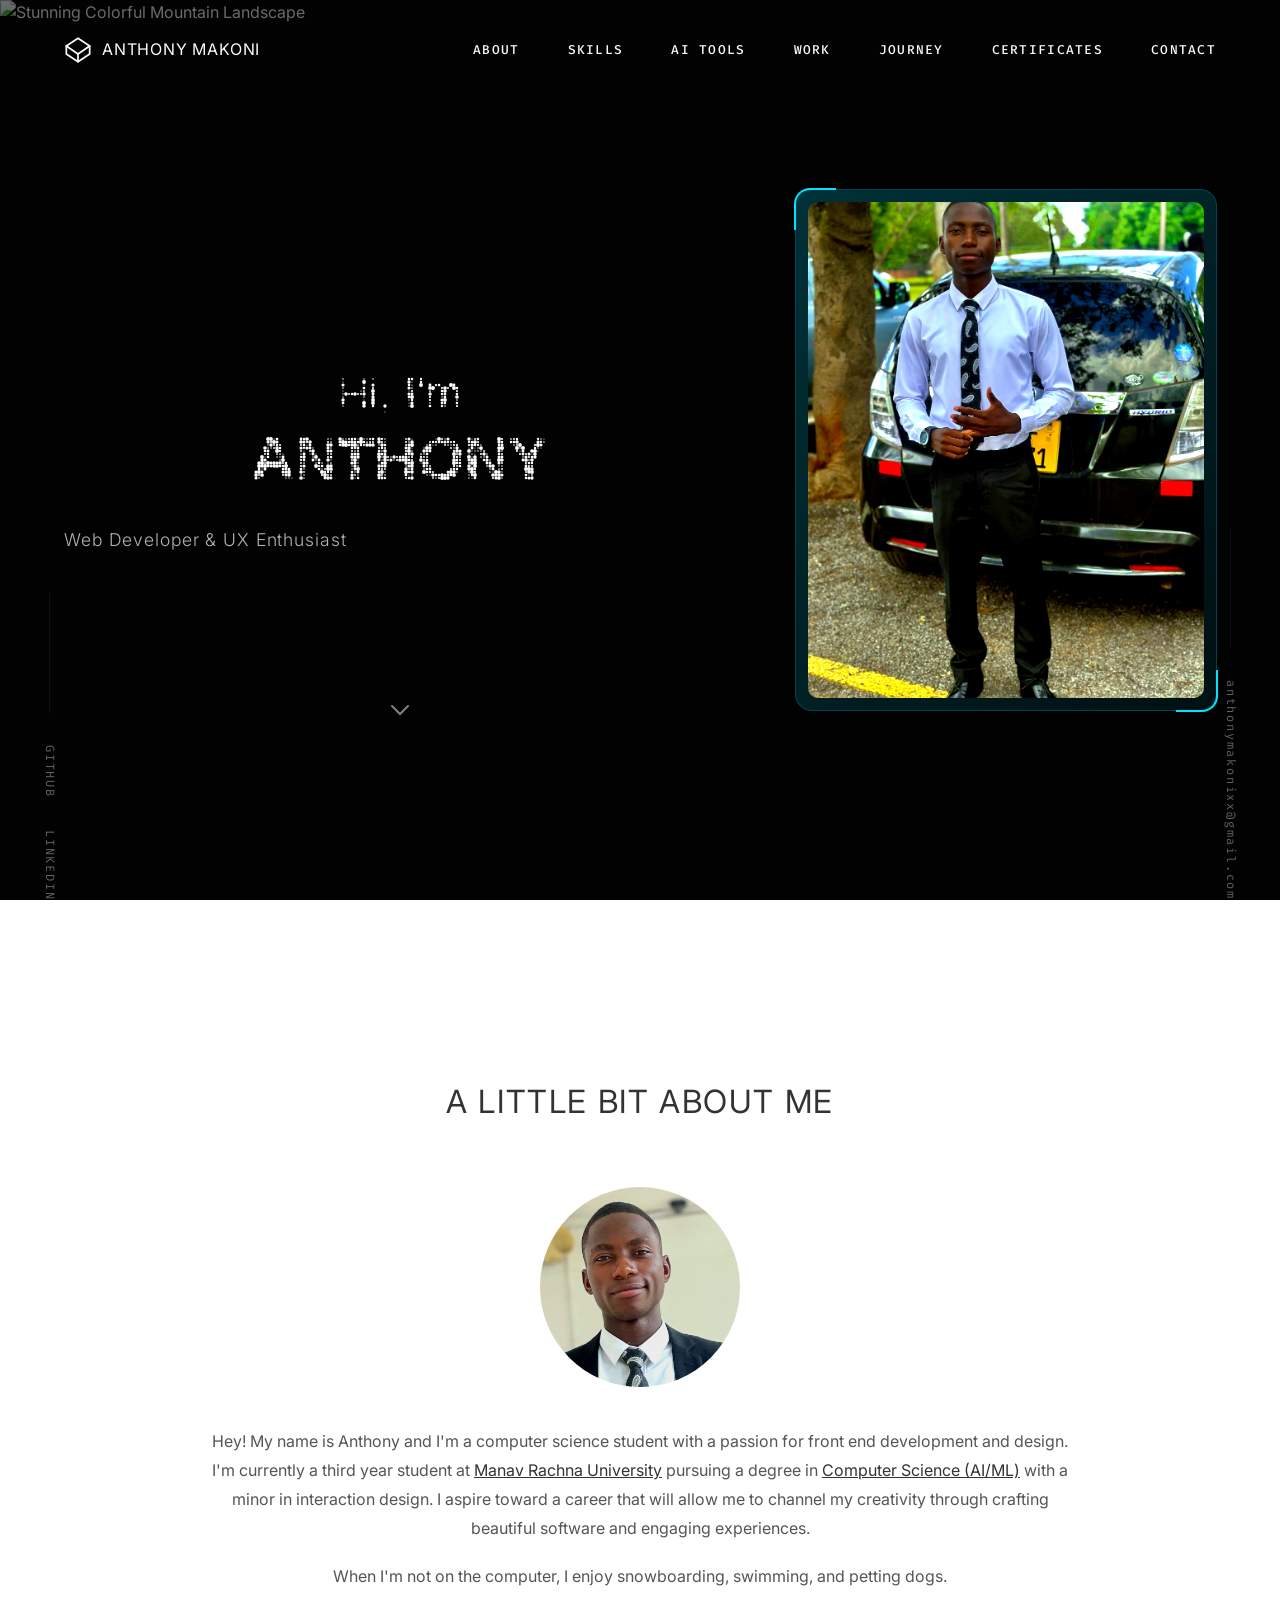
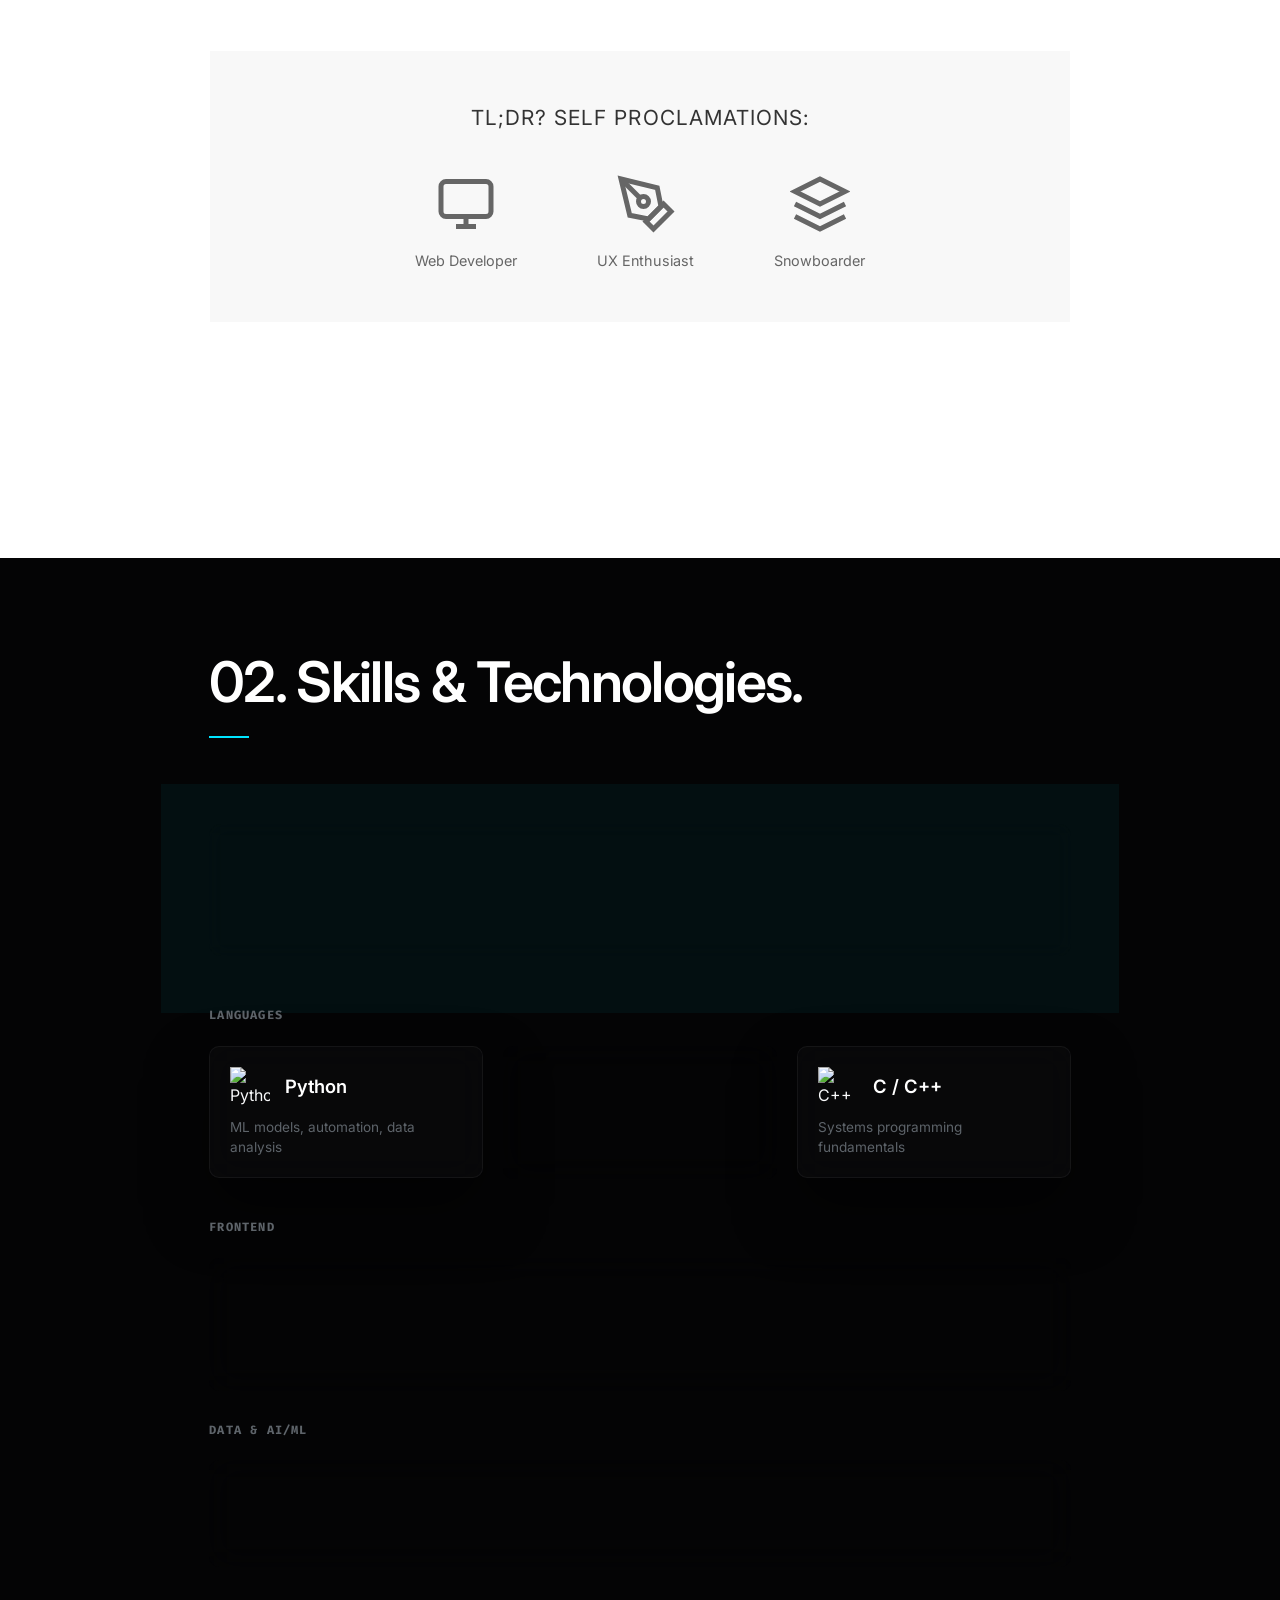
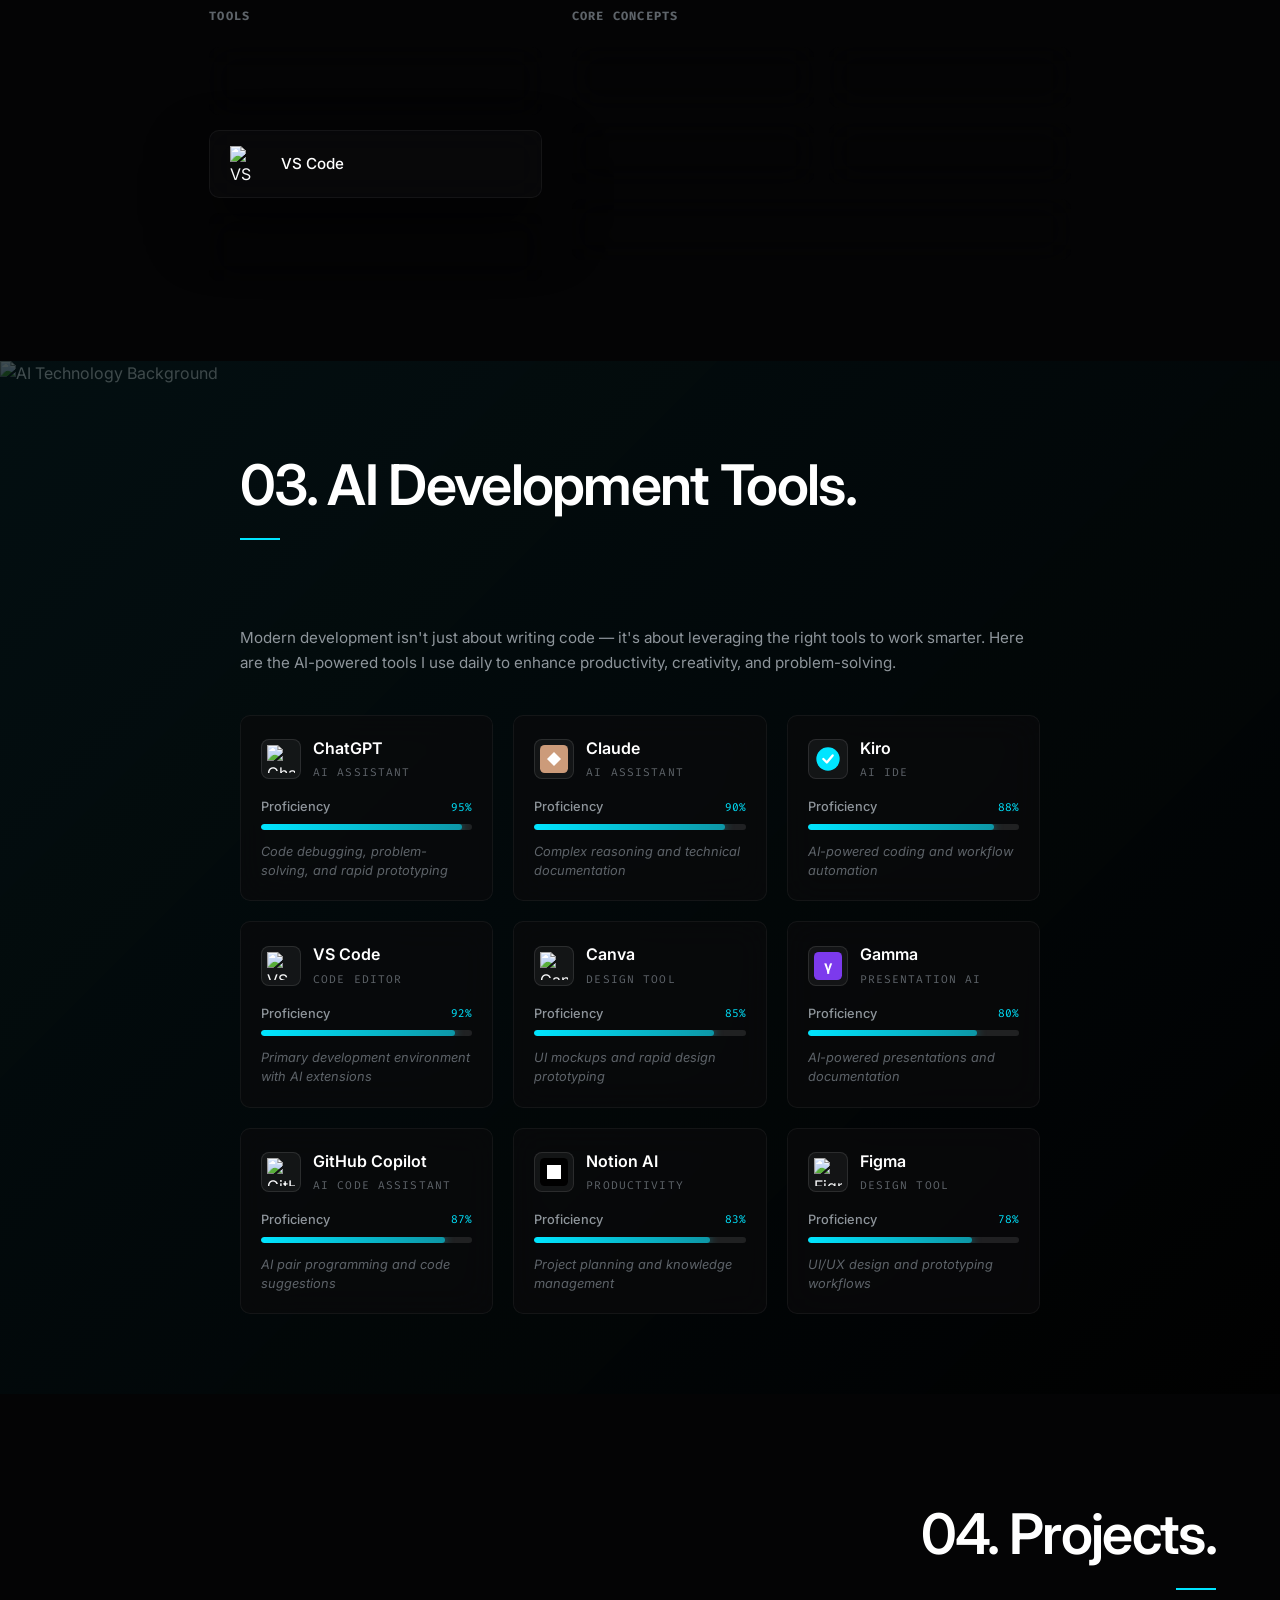
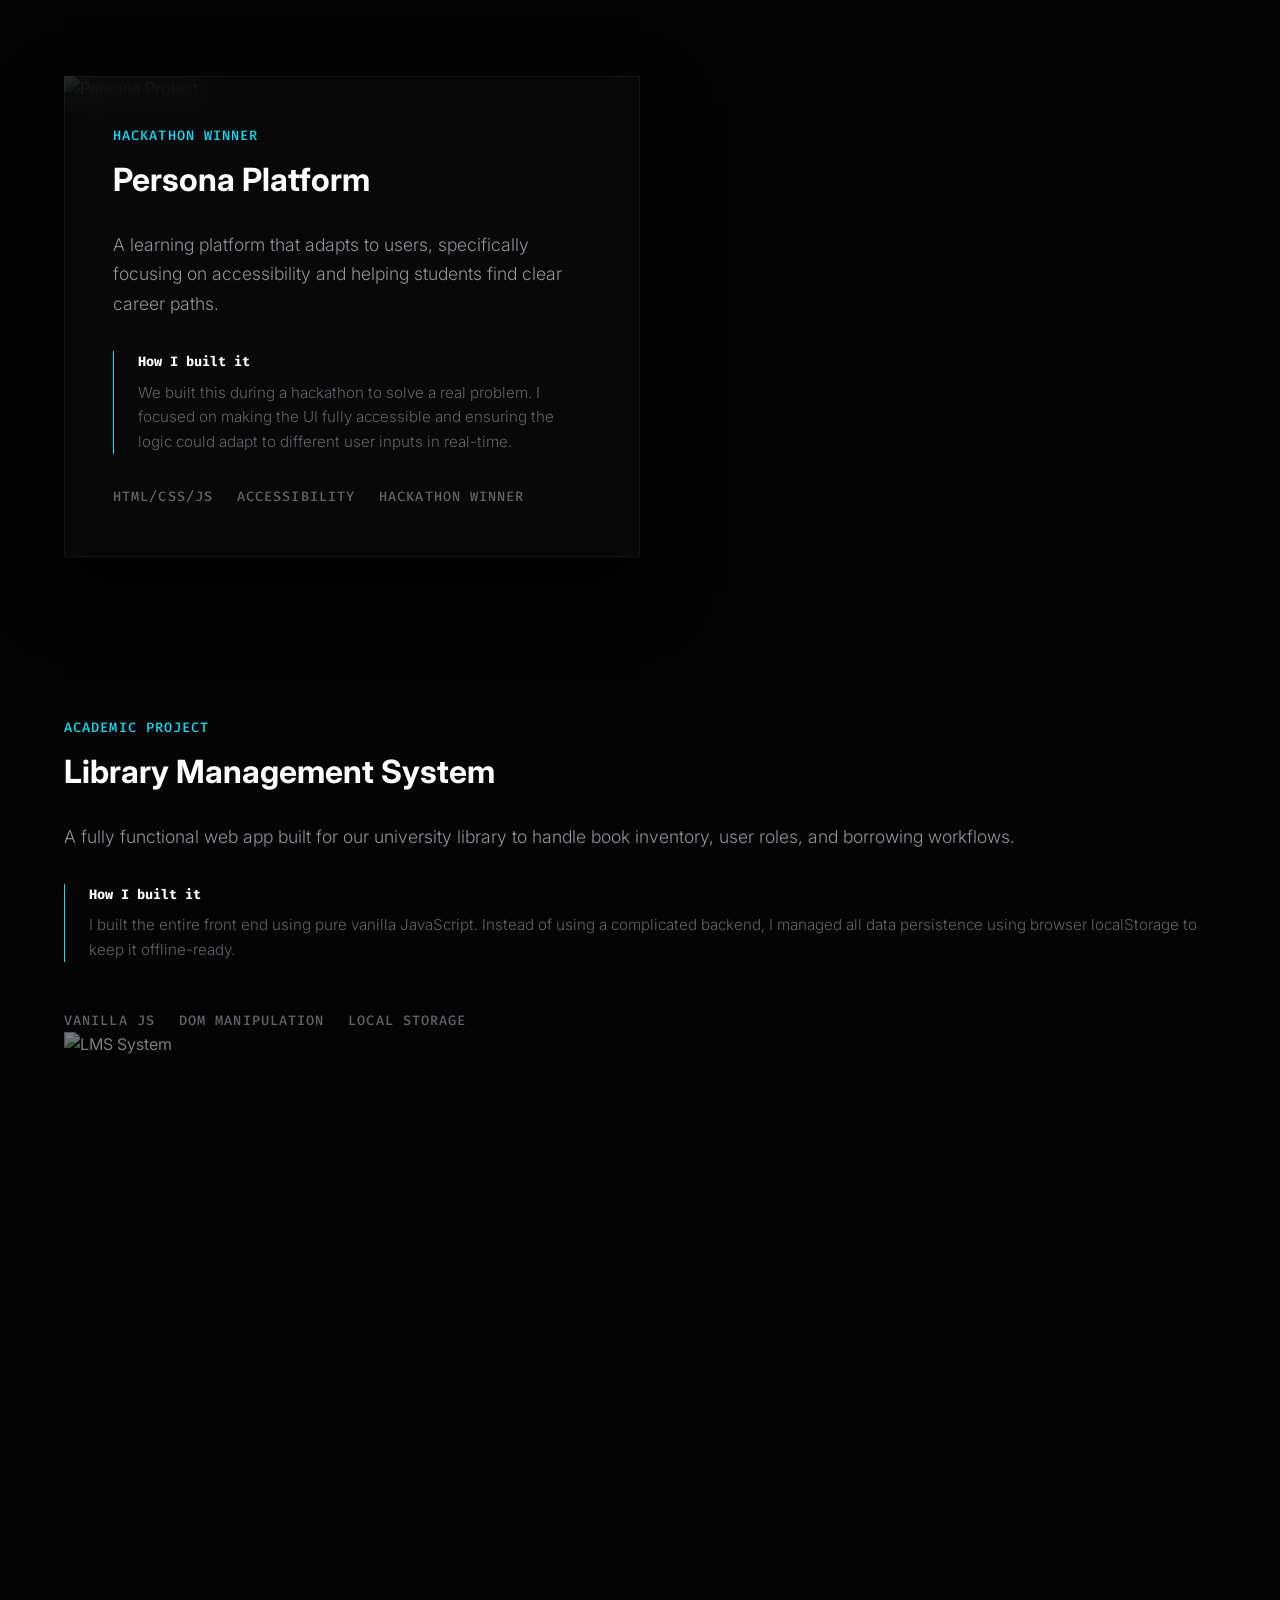
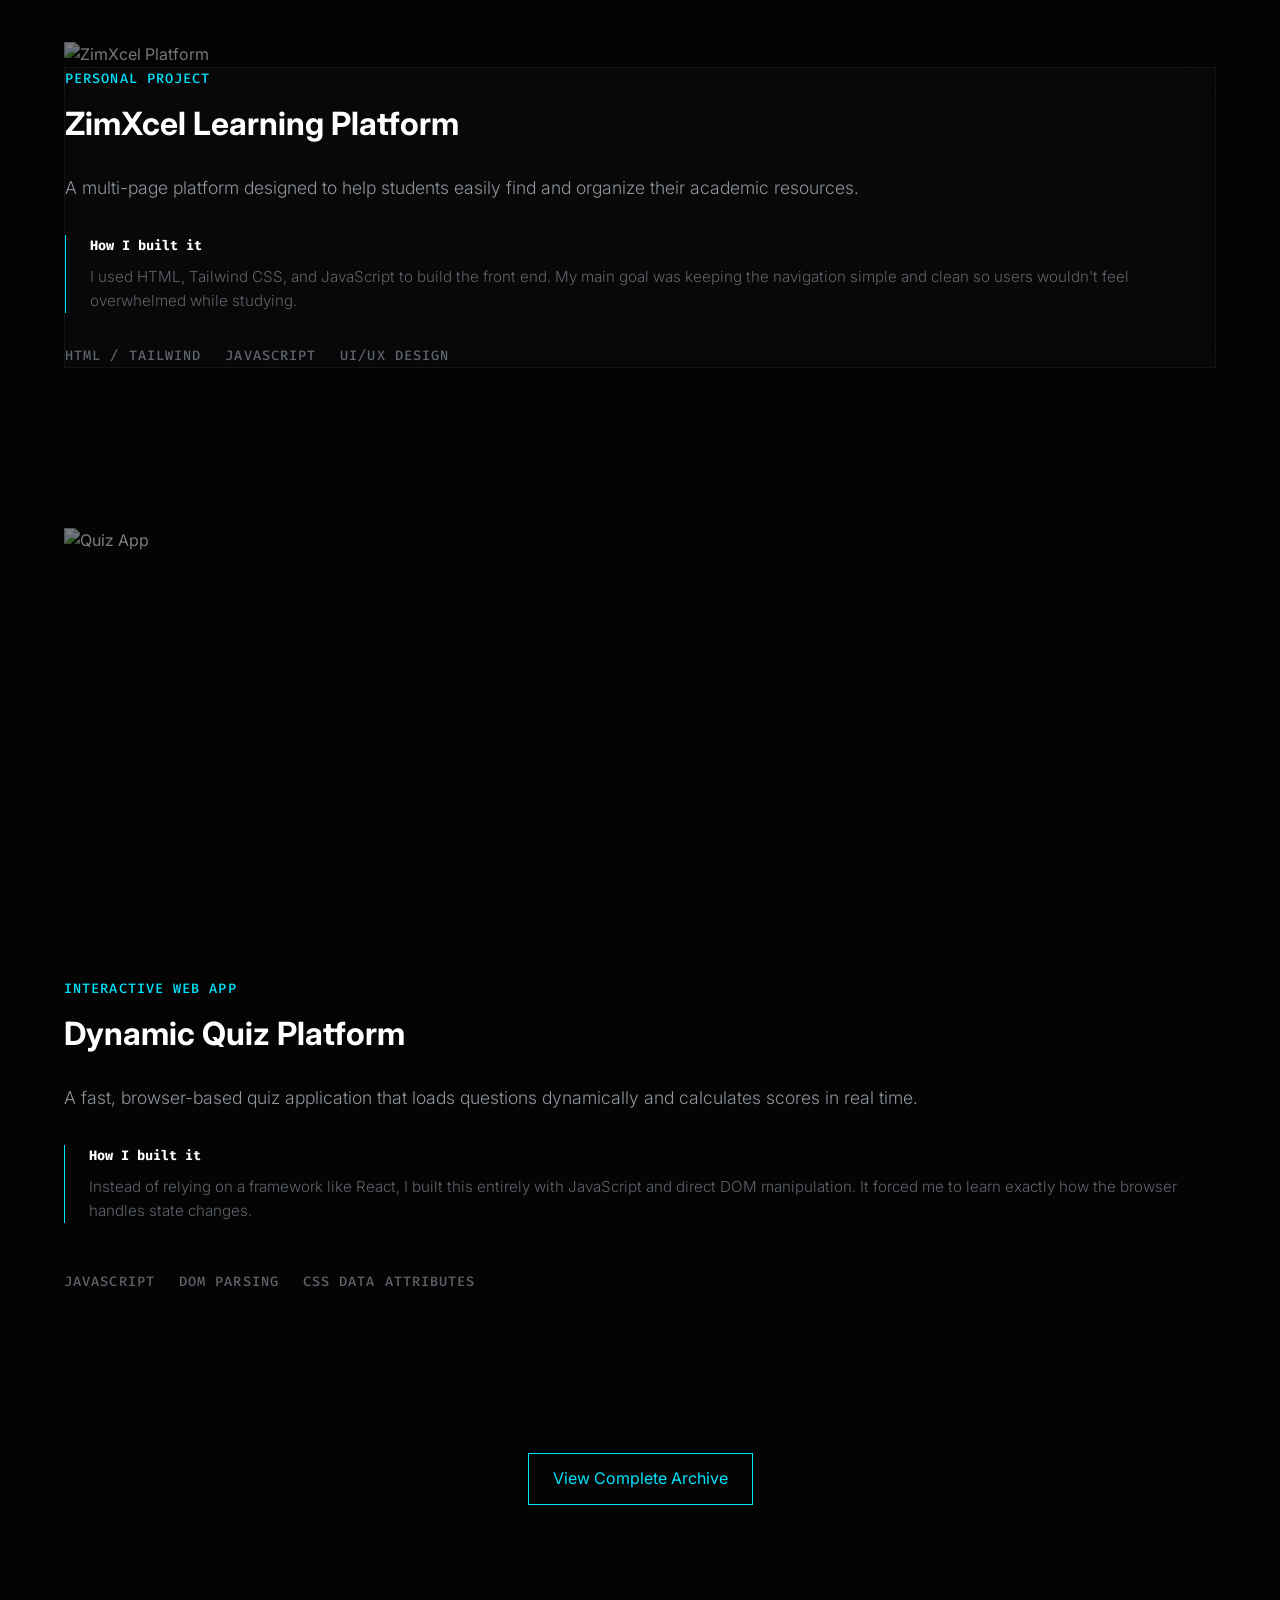
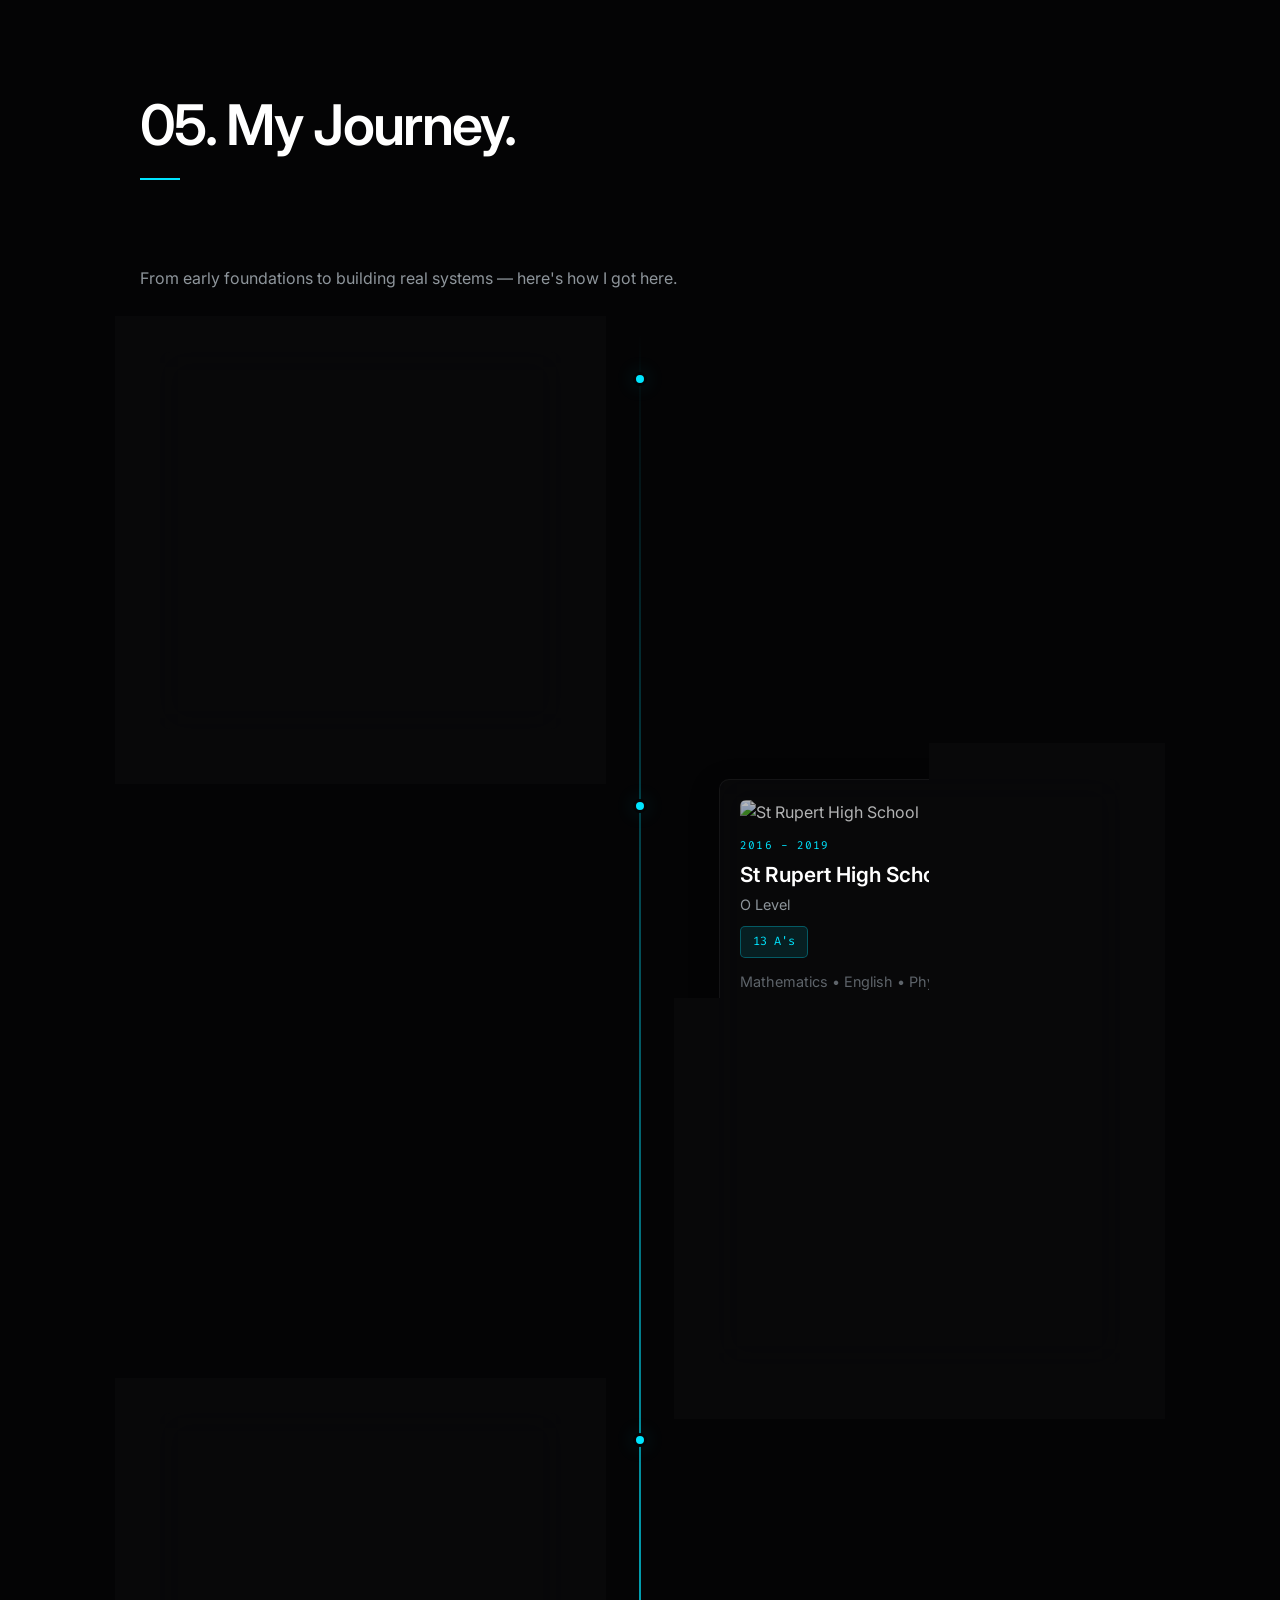
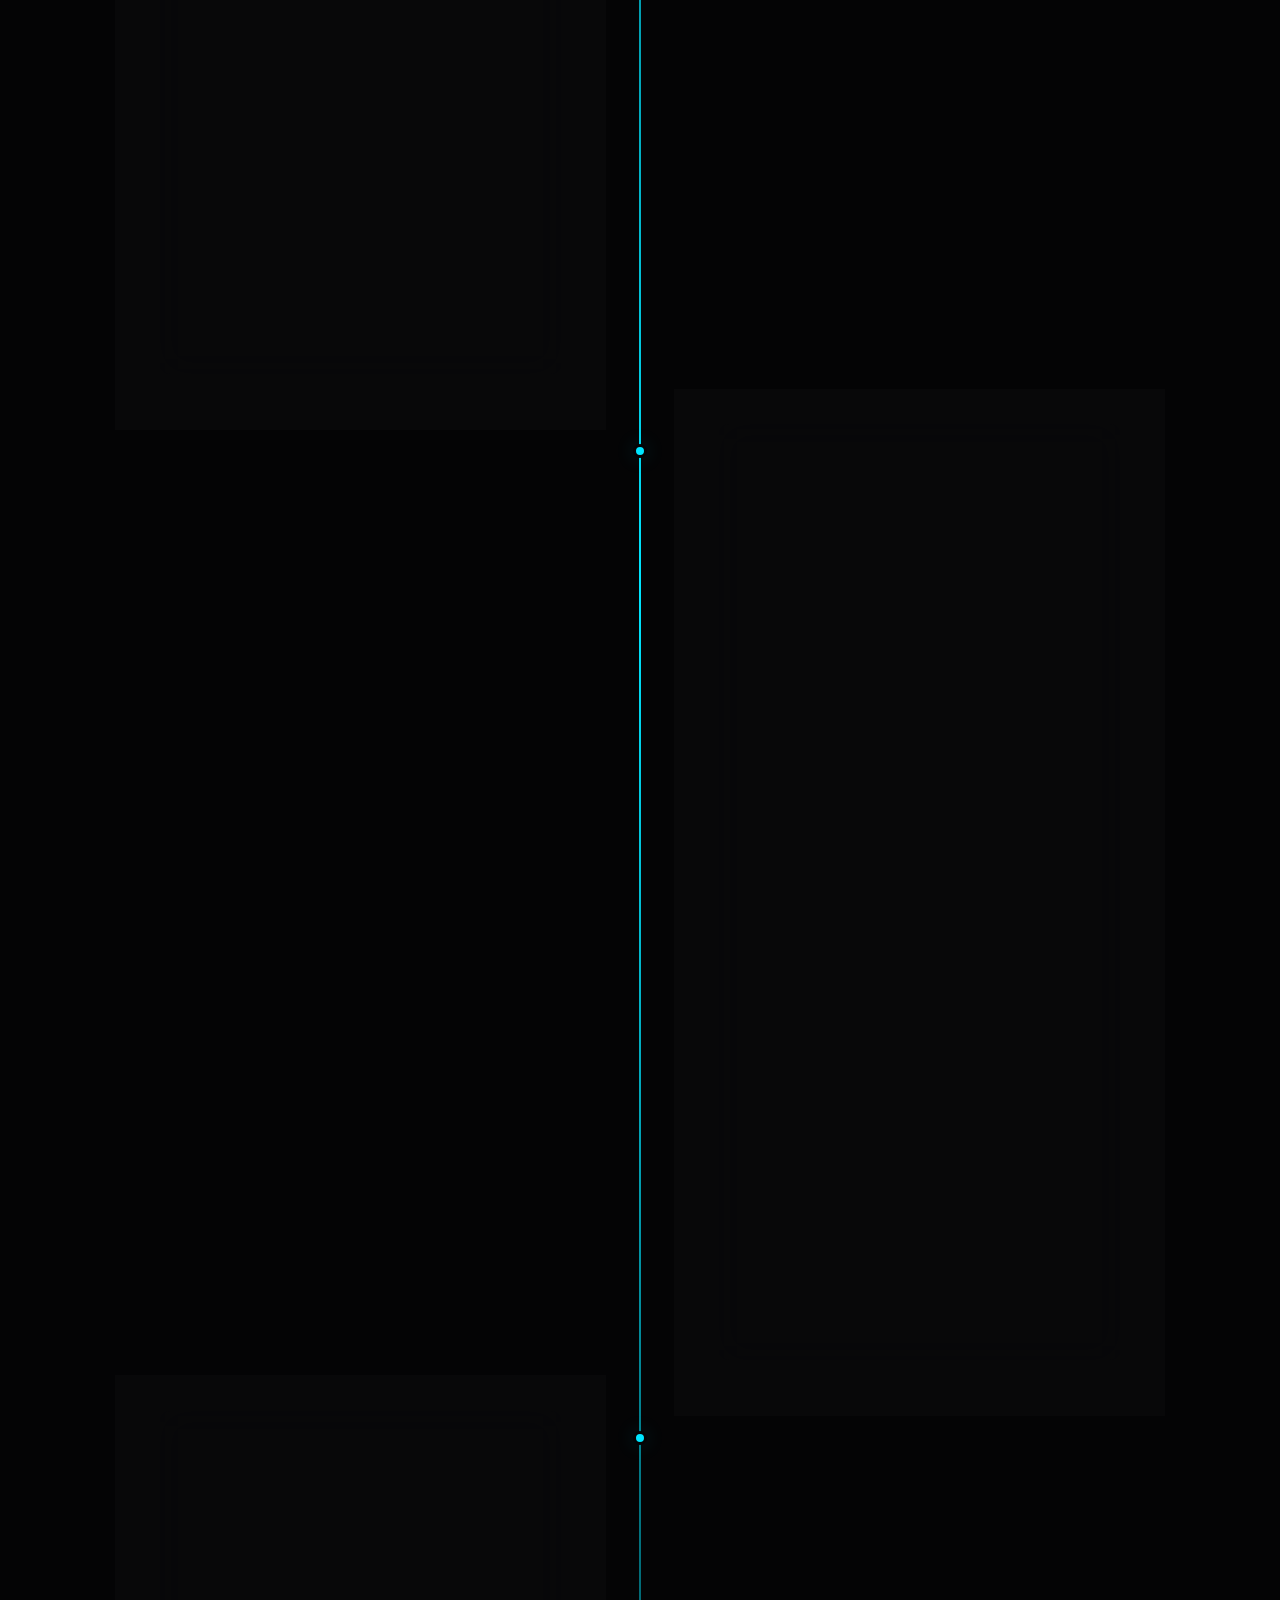
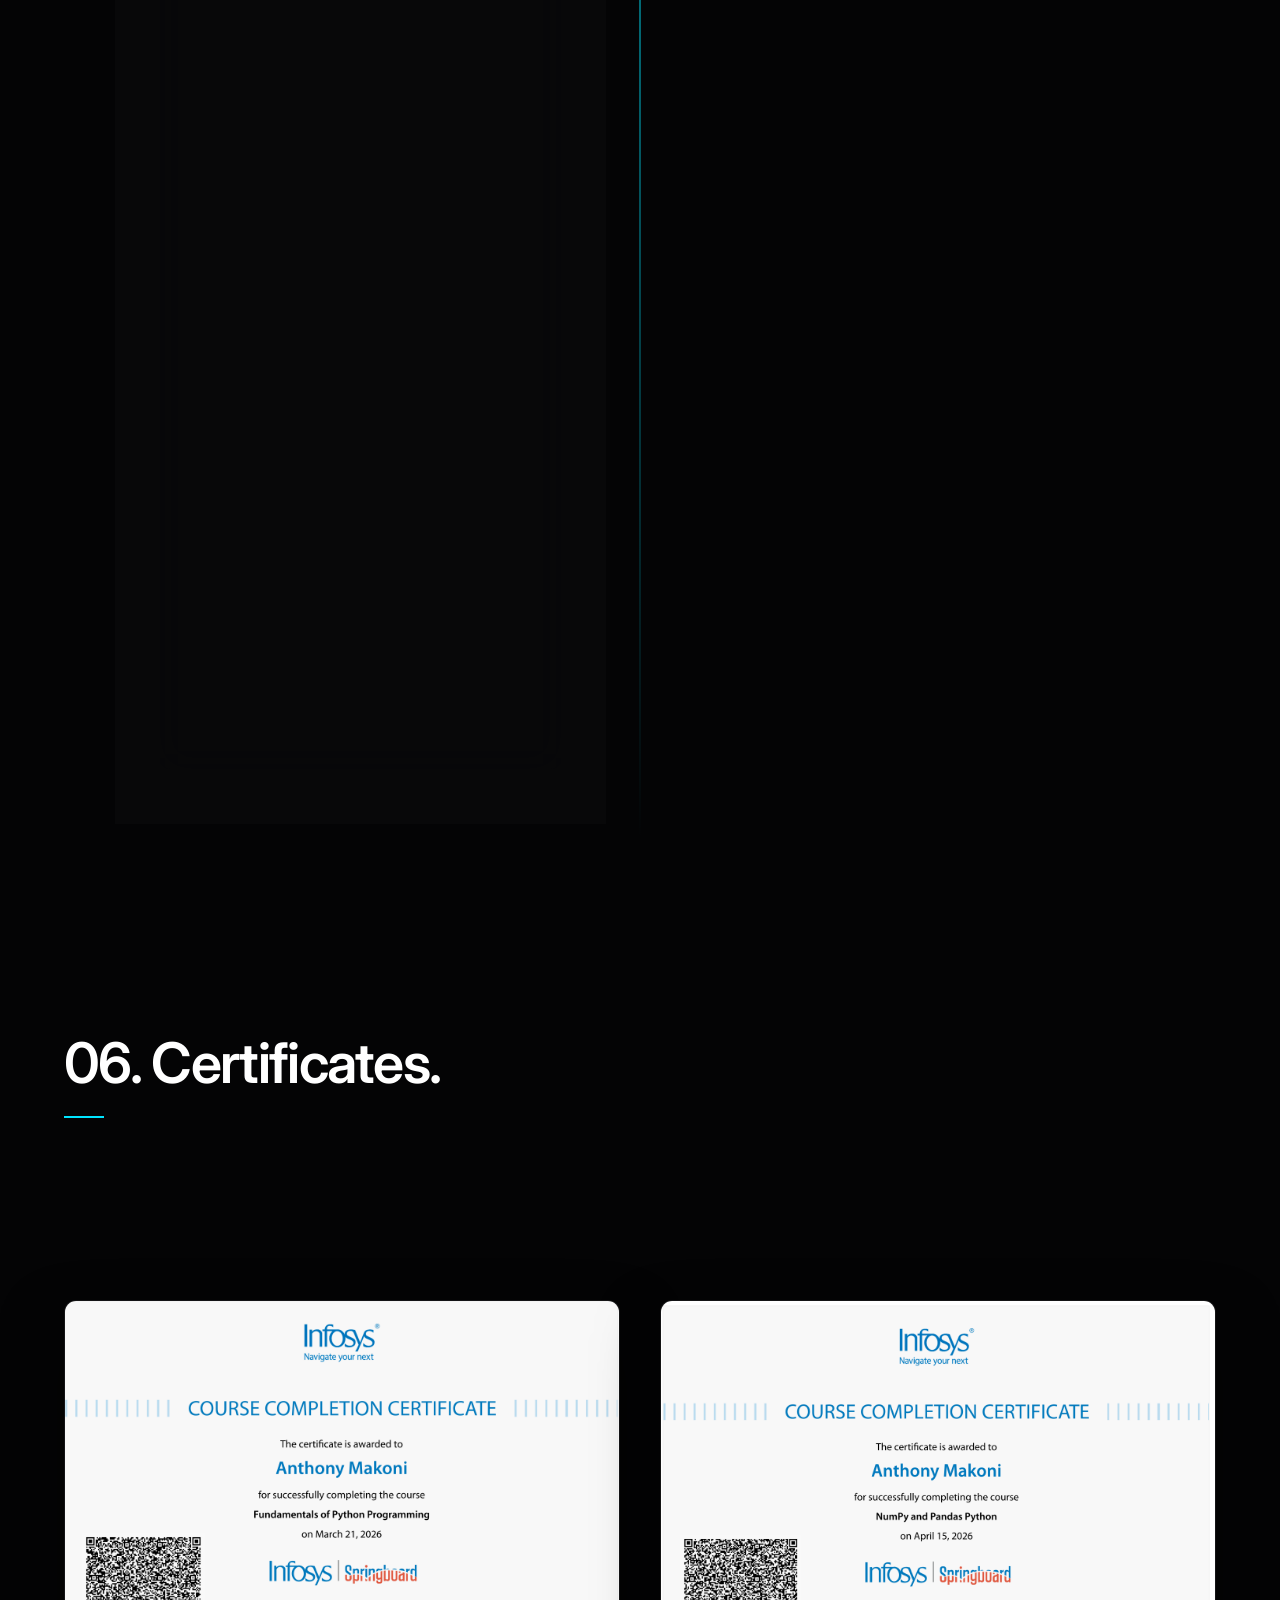
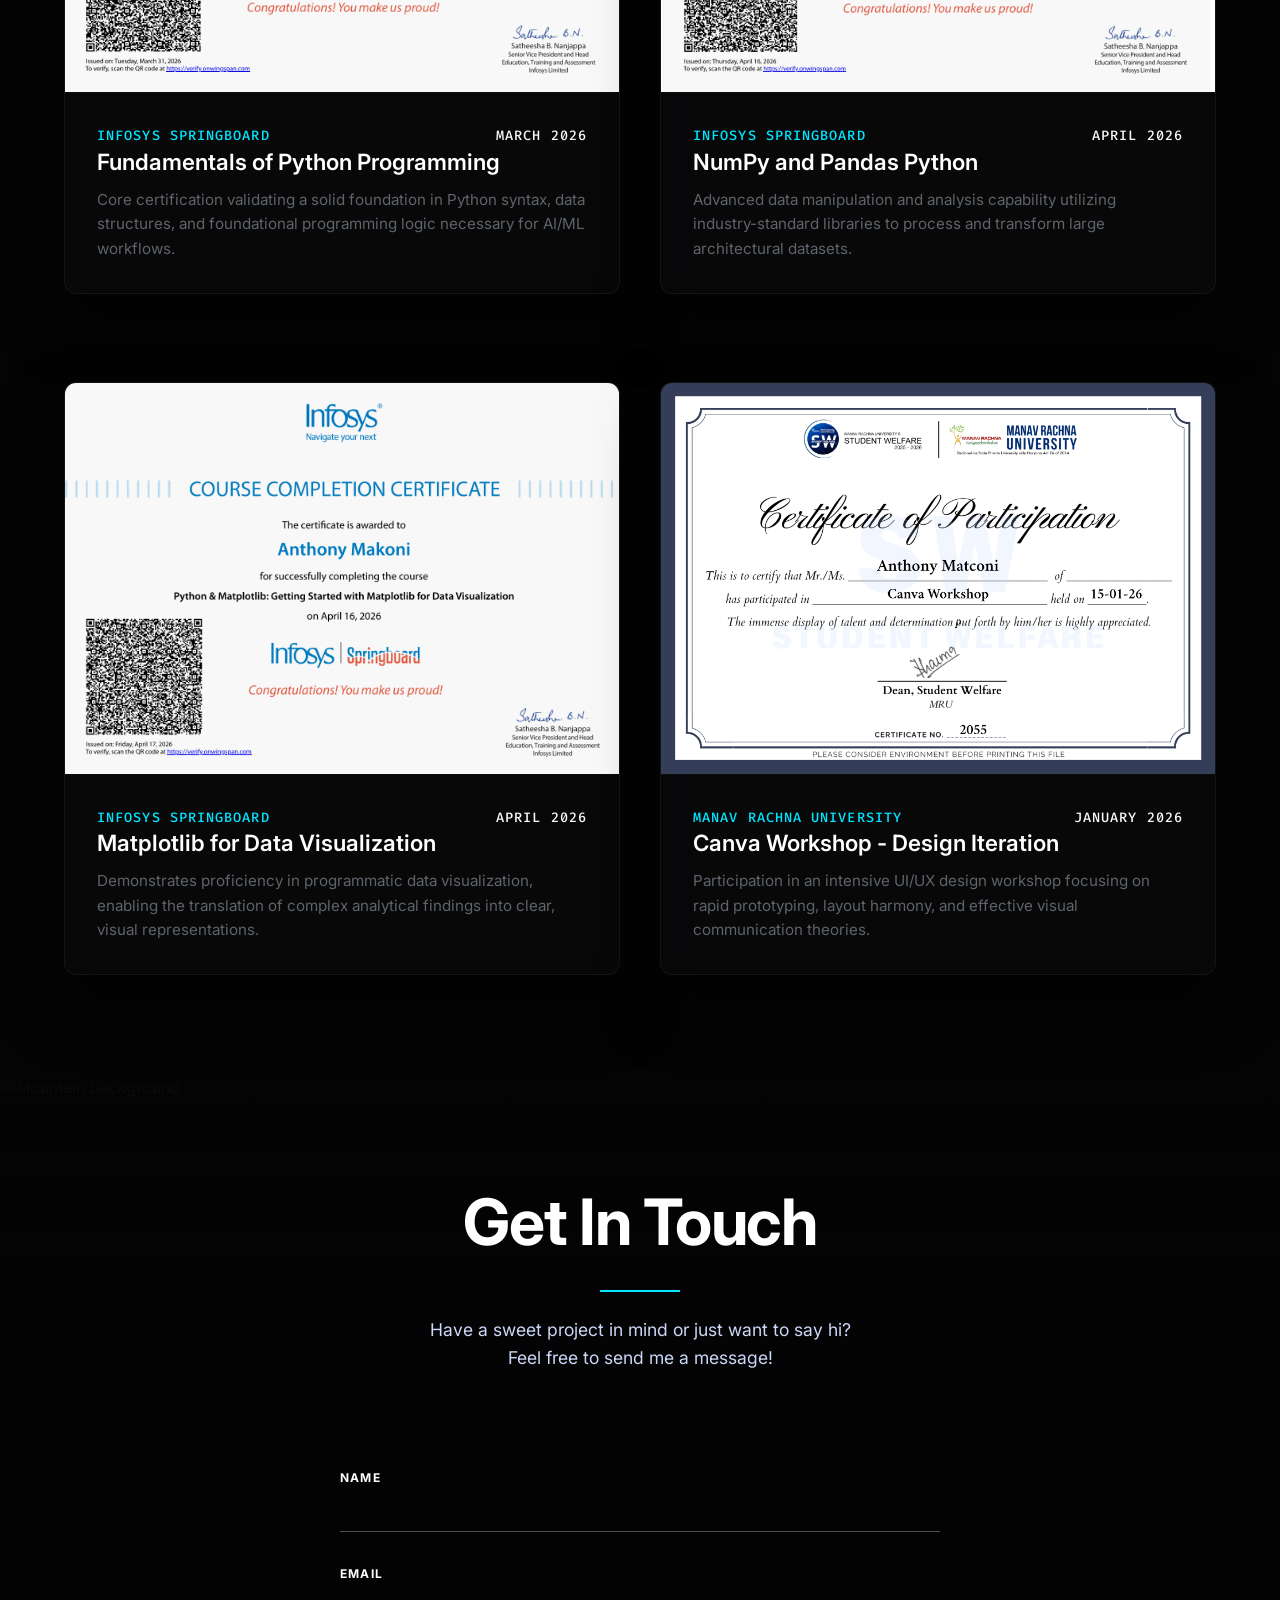
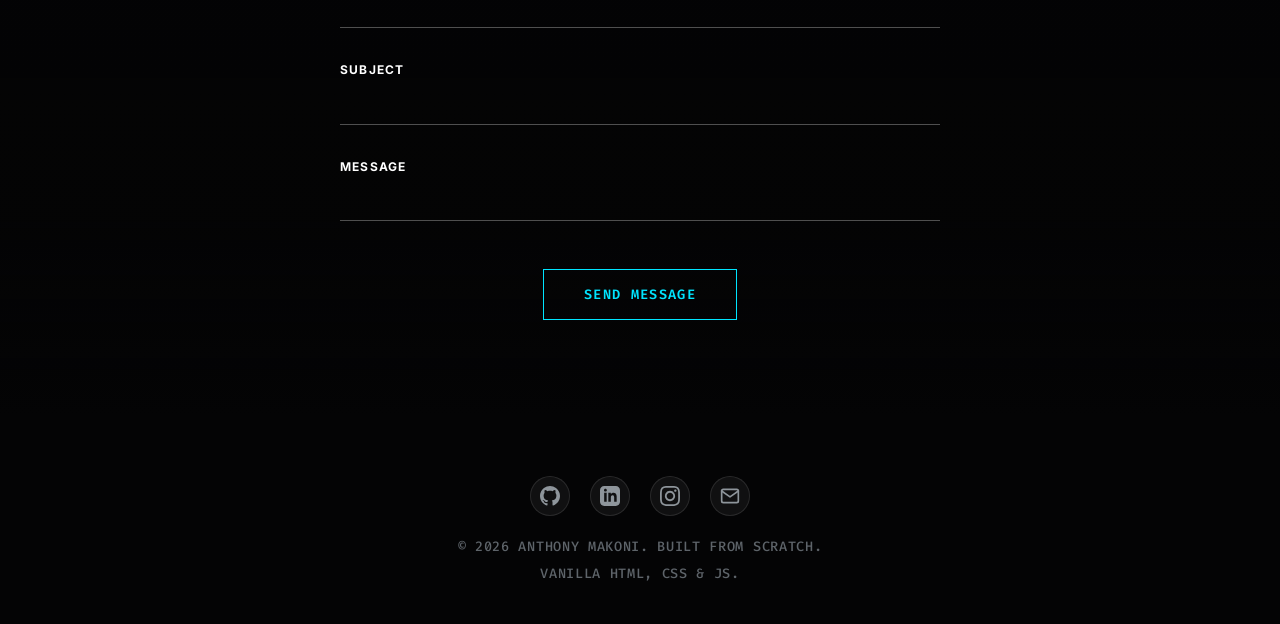
==== commit 6d13d91b: "describe changes clearly" ====
--- a/index.html
+++ b/index.html
@@ -524,7 +524,7 @@
                 </div>
 
                 <!-- Case Study 1 -->
-                <div class="case-study layout-overlap reveal mt-l">
+                <a href="project-persona.html" class="case-study layout-overlap reveal mt-l" style="text-decoration: none; color: inherit; display: block;">
                     <div class="cs-image-container">
                         <img src="https://images.unsplash.com/photo-1555949963-ff9fe0c870eb?ixlib=rb-4.0.3&auto=format&fit=crop&w=1200&q=80" alt="Persona Project">
                         <div class="glass-overlay"></div>
@@ -547,10 +547,10 @@
                             <li>Hackathon Winner</li>
                         </ul>
                     </div>
-                </div>
+                </a>
 
                 <!-- Case Study 2 -->
-                <div class="case-study layout-split reveal mt-xl">
+                <a href="project-library.html" class="case-study layout-split reveal mt-xl" style="text-decoration: none; color: inherit; display: block;">
                     <div class="cs-content-container">
                         <p class="mono-sub accent-color">Academic Project</p>
                         <h3 class="cs-title">Library Management System</h3>
@@ -572,10 +572,10 @@
                     <div class="cs-image-container">
                         <img src="https://images.unsplash.com/photo-1507842217343-583bb7270b66?ixlib=rb-4.0.3&auto=format&fit=crop&w=1000&q=80" alt="LMS System">
                     </div>
-                </div>
+                </a>
 
                 <!-- Case Study 3 -->
-                <div class="case-study layout-overlap-alt reveal mt-xl">
+                <a href="project-zimxcel.html" class="case-study layout-overlap-alt reveal mt-xl" style="text-decoration: none; color: inherit; display: block;"></a>
                     <div class="cs-image-container">
                         <img src="https://images.unsplash.com/photo-1501504905252-473c47e087f8?ixlib=rb-4.0.3&auto=format&fit=crop&w=1200&q=80" alt="ZimXcel Platform">
                         <div class="glass-overlay"></div>
@@ -598,10 +598,10 @@
                             <li>UI/UX Design</li>
                         </ul>
                     </div>
-                </div>
+                </a>
 
                 <!-- Case Study 4 -->
-                <div class="case-study layout-split reveal mt-xl">
+                <a href="project-quiz.html" class="case-study layout-split reveal mt-xl" style="text-decoration: none; color: inherit; display: block;">
                     <div class="cs-image-container">
                         <img src="https://images.unsplash.com/photo-1434030216411-0b793f4b4173?ixlib=rb-4.0.3&auto=format&fit=crop&w=1000&q=80" alt="Quiz App">
                     </div>
@@ -623,7 +623,7 @@
                             <li>CSS Data Attributes</li>
                         </ul>
                     </div>
-                </div>
+                </a>
 
                 <div class="flex-center mt-xl reveal">
                     <a href="projects.html" class="btn-ghost">View Complete Archive</a>
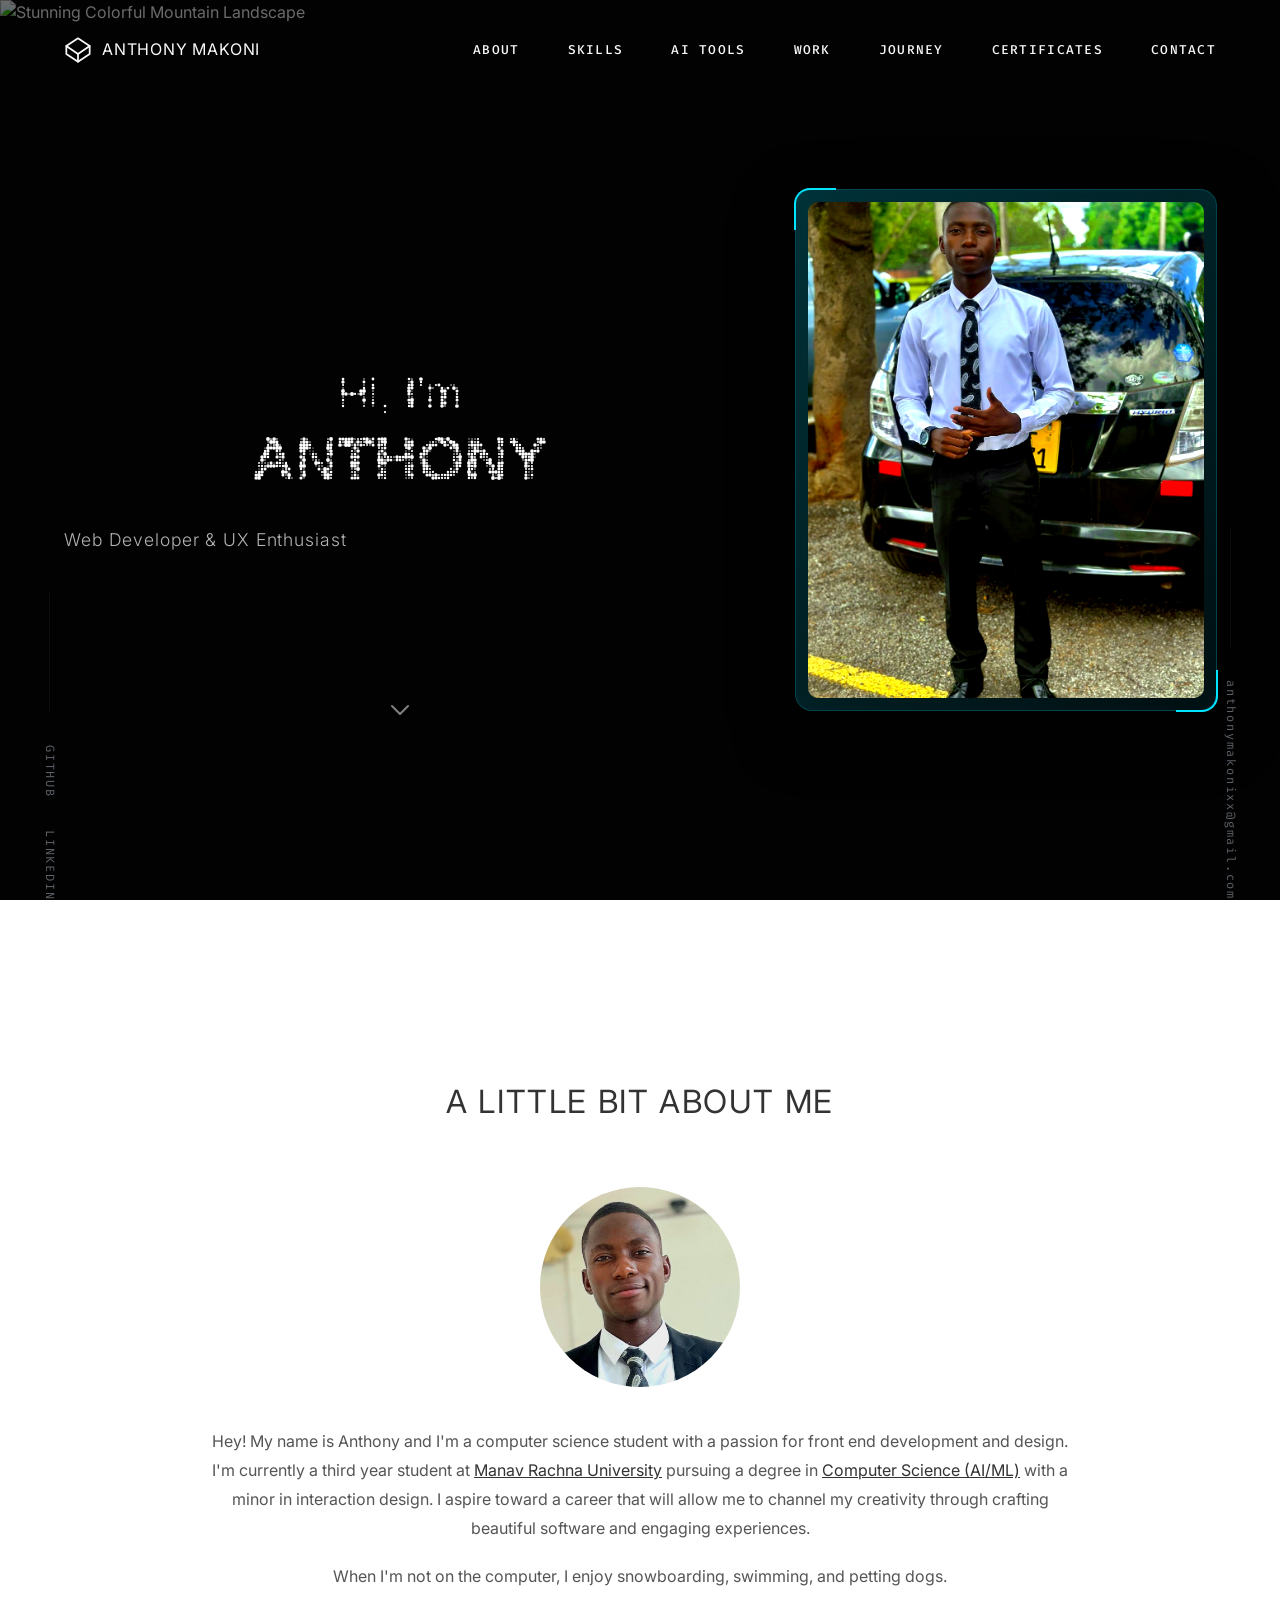
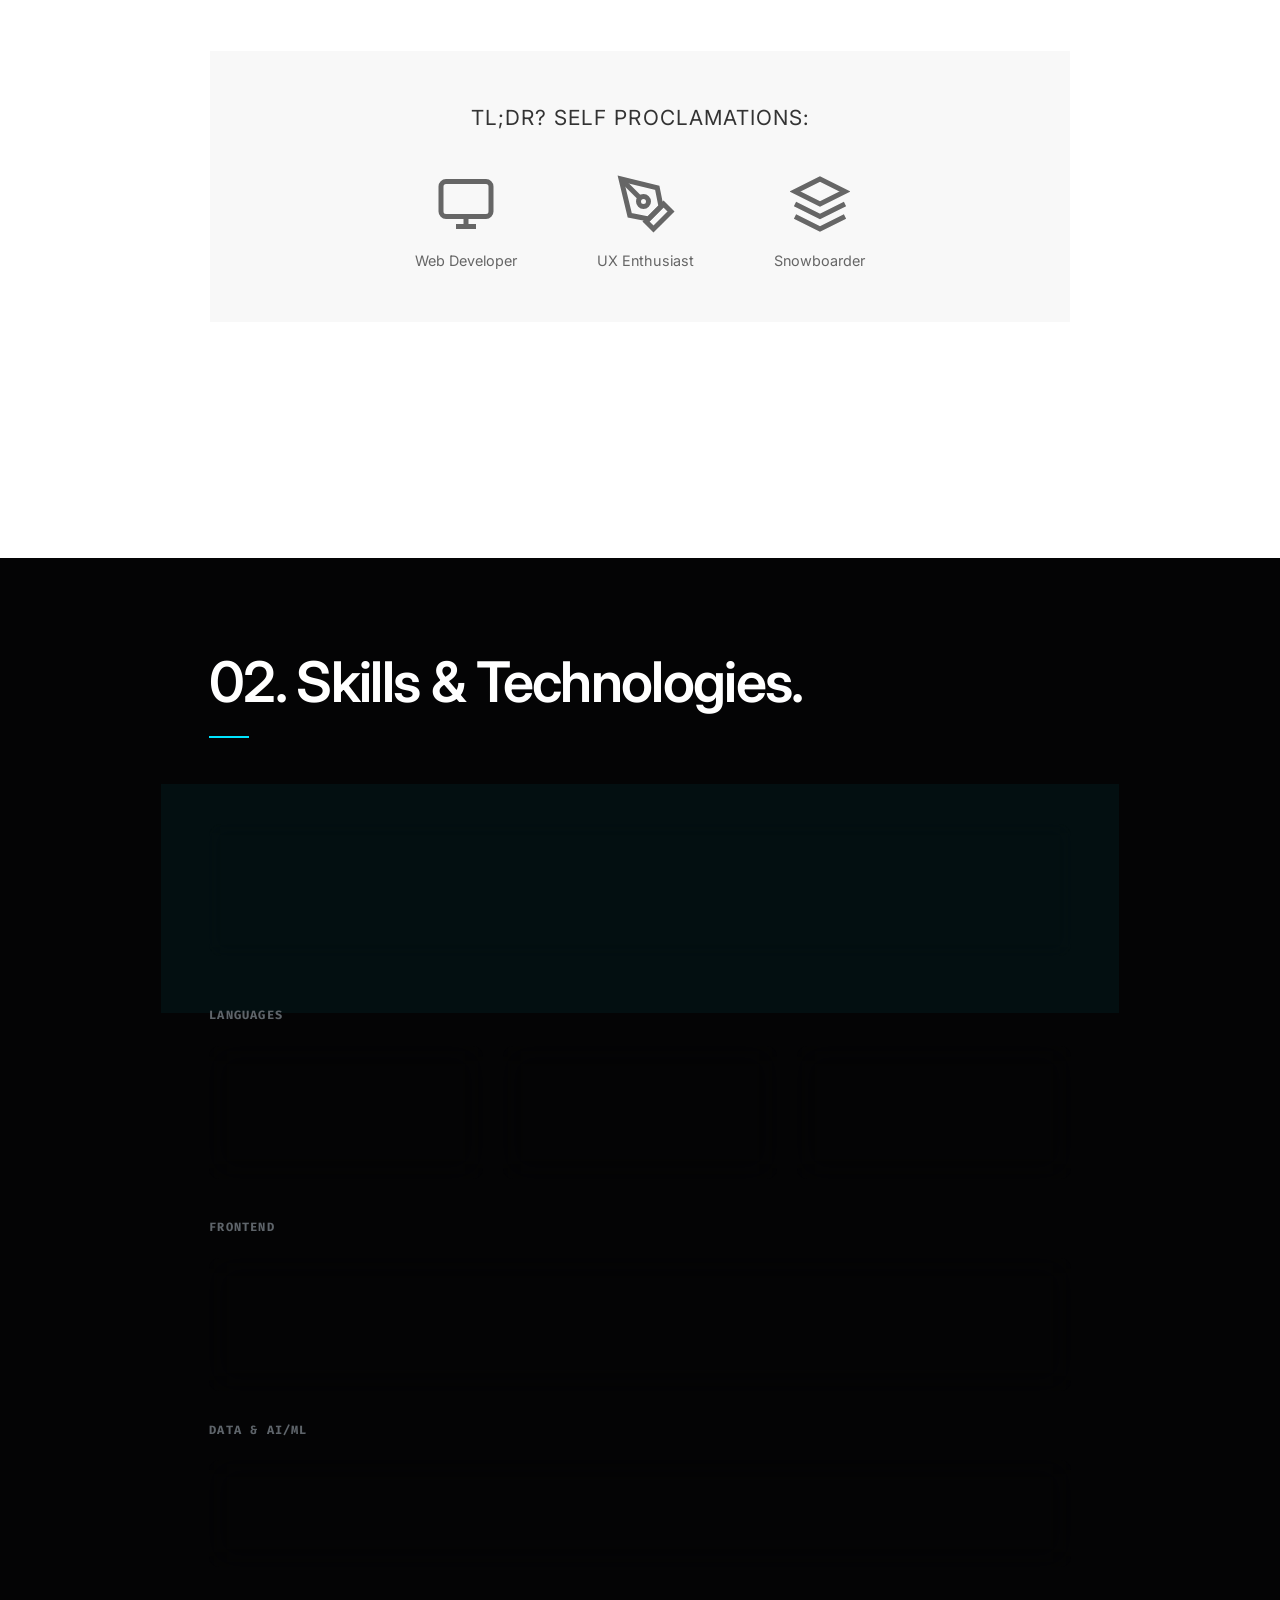
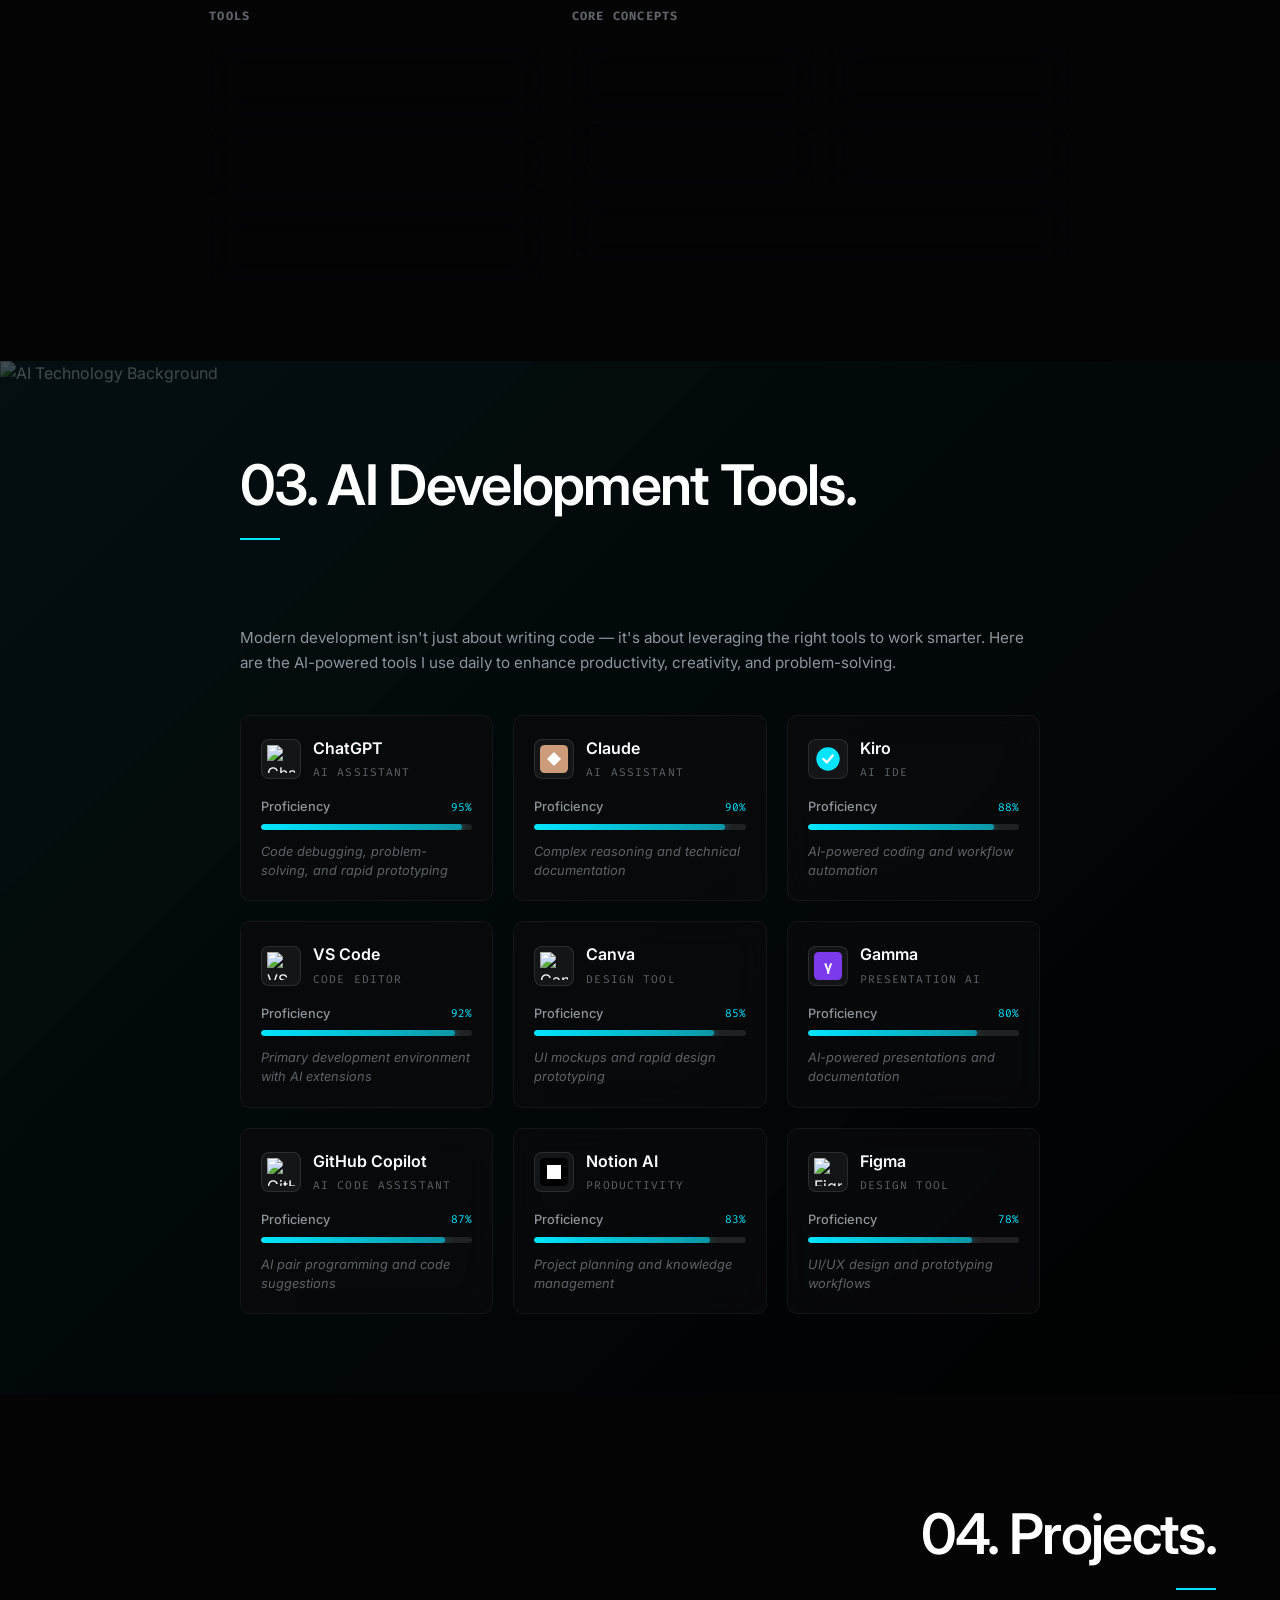
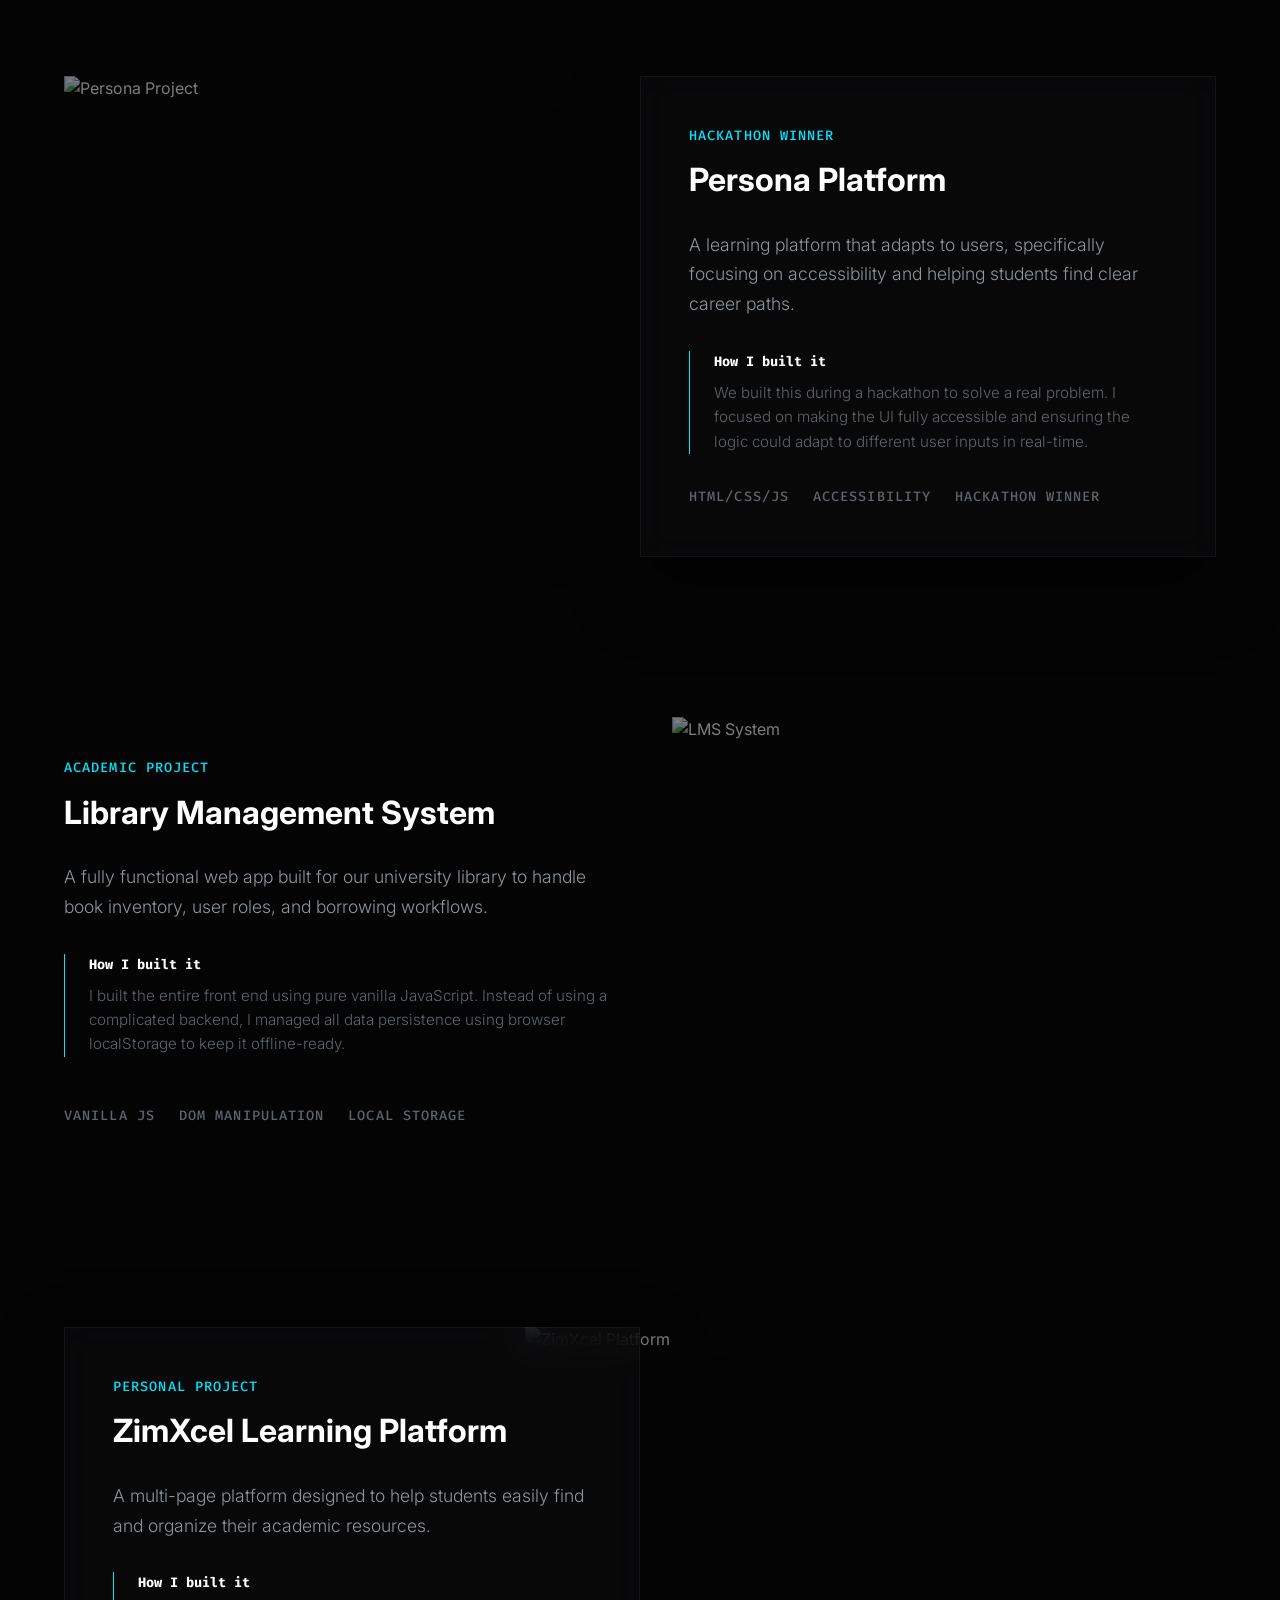
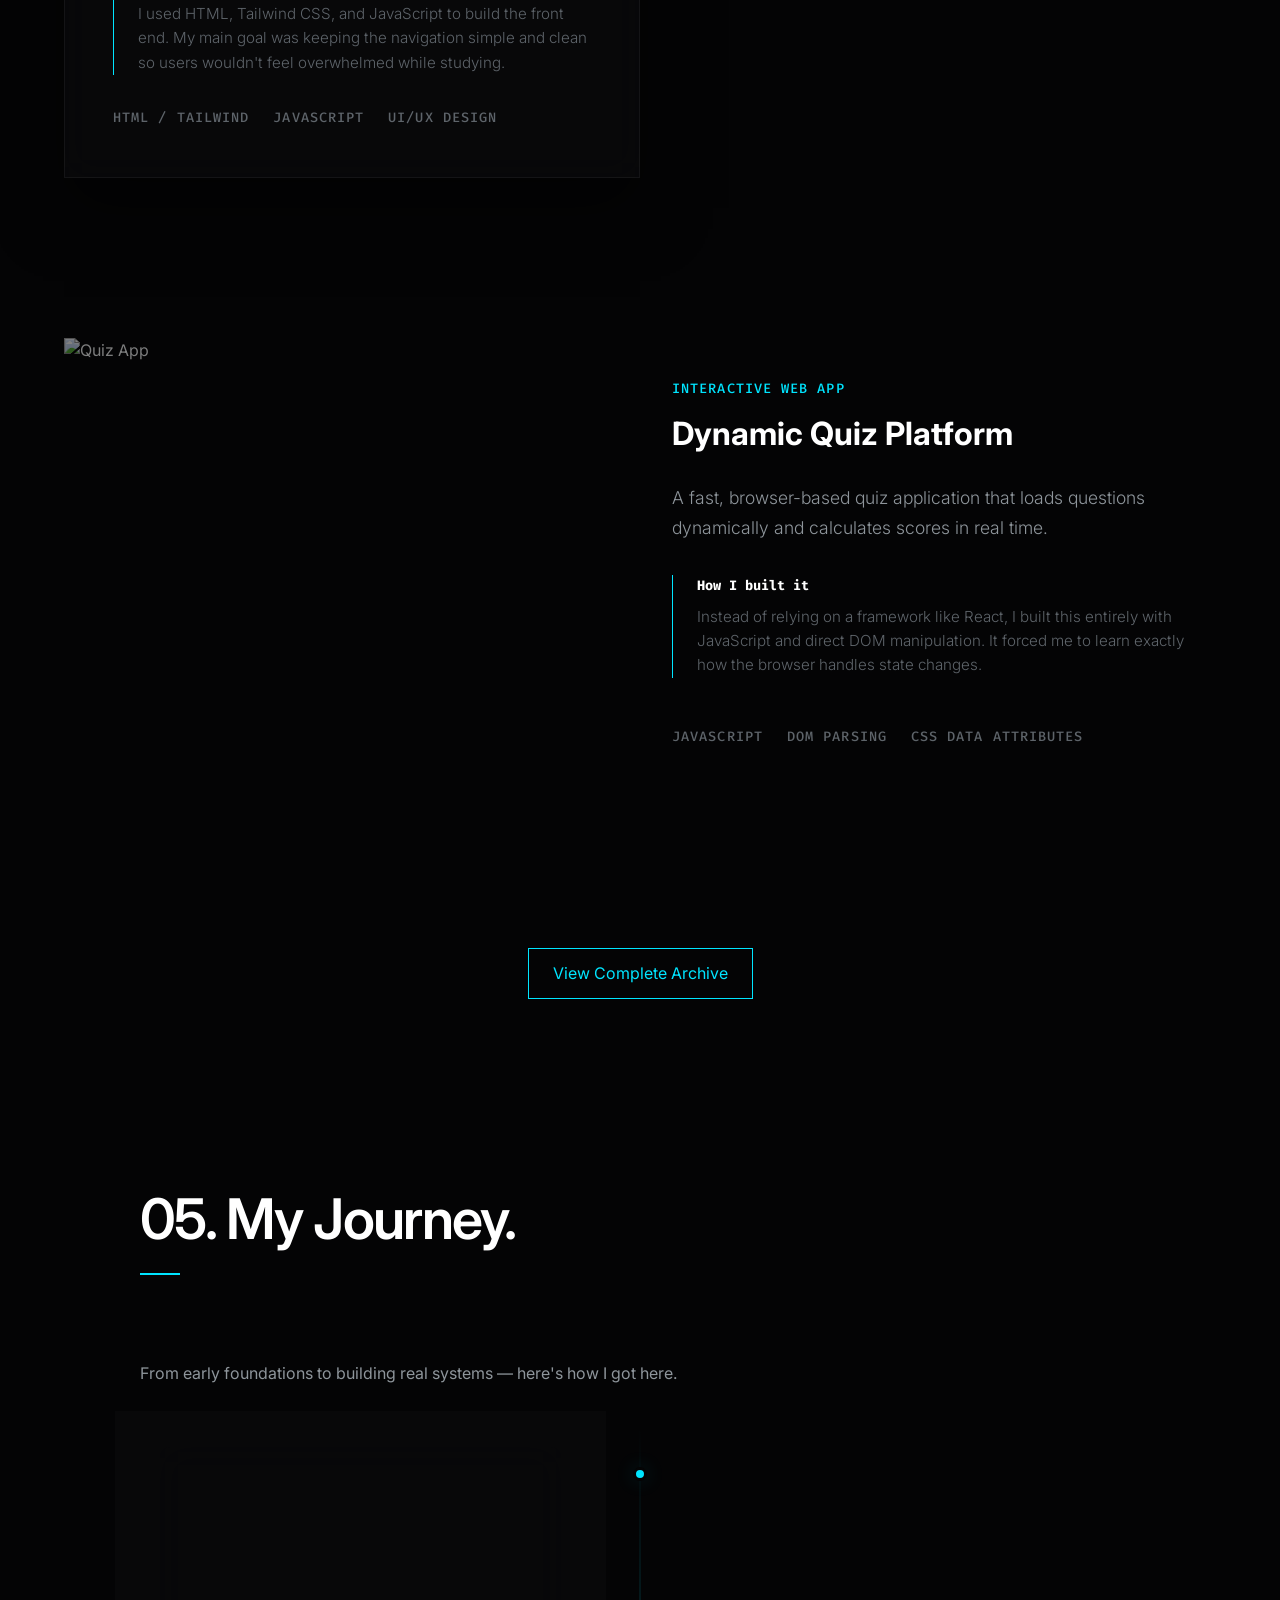
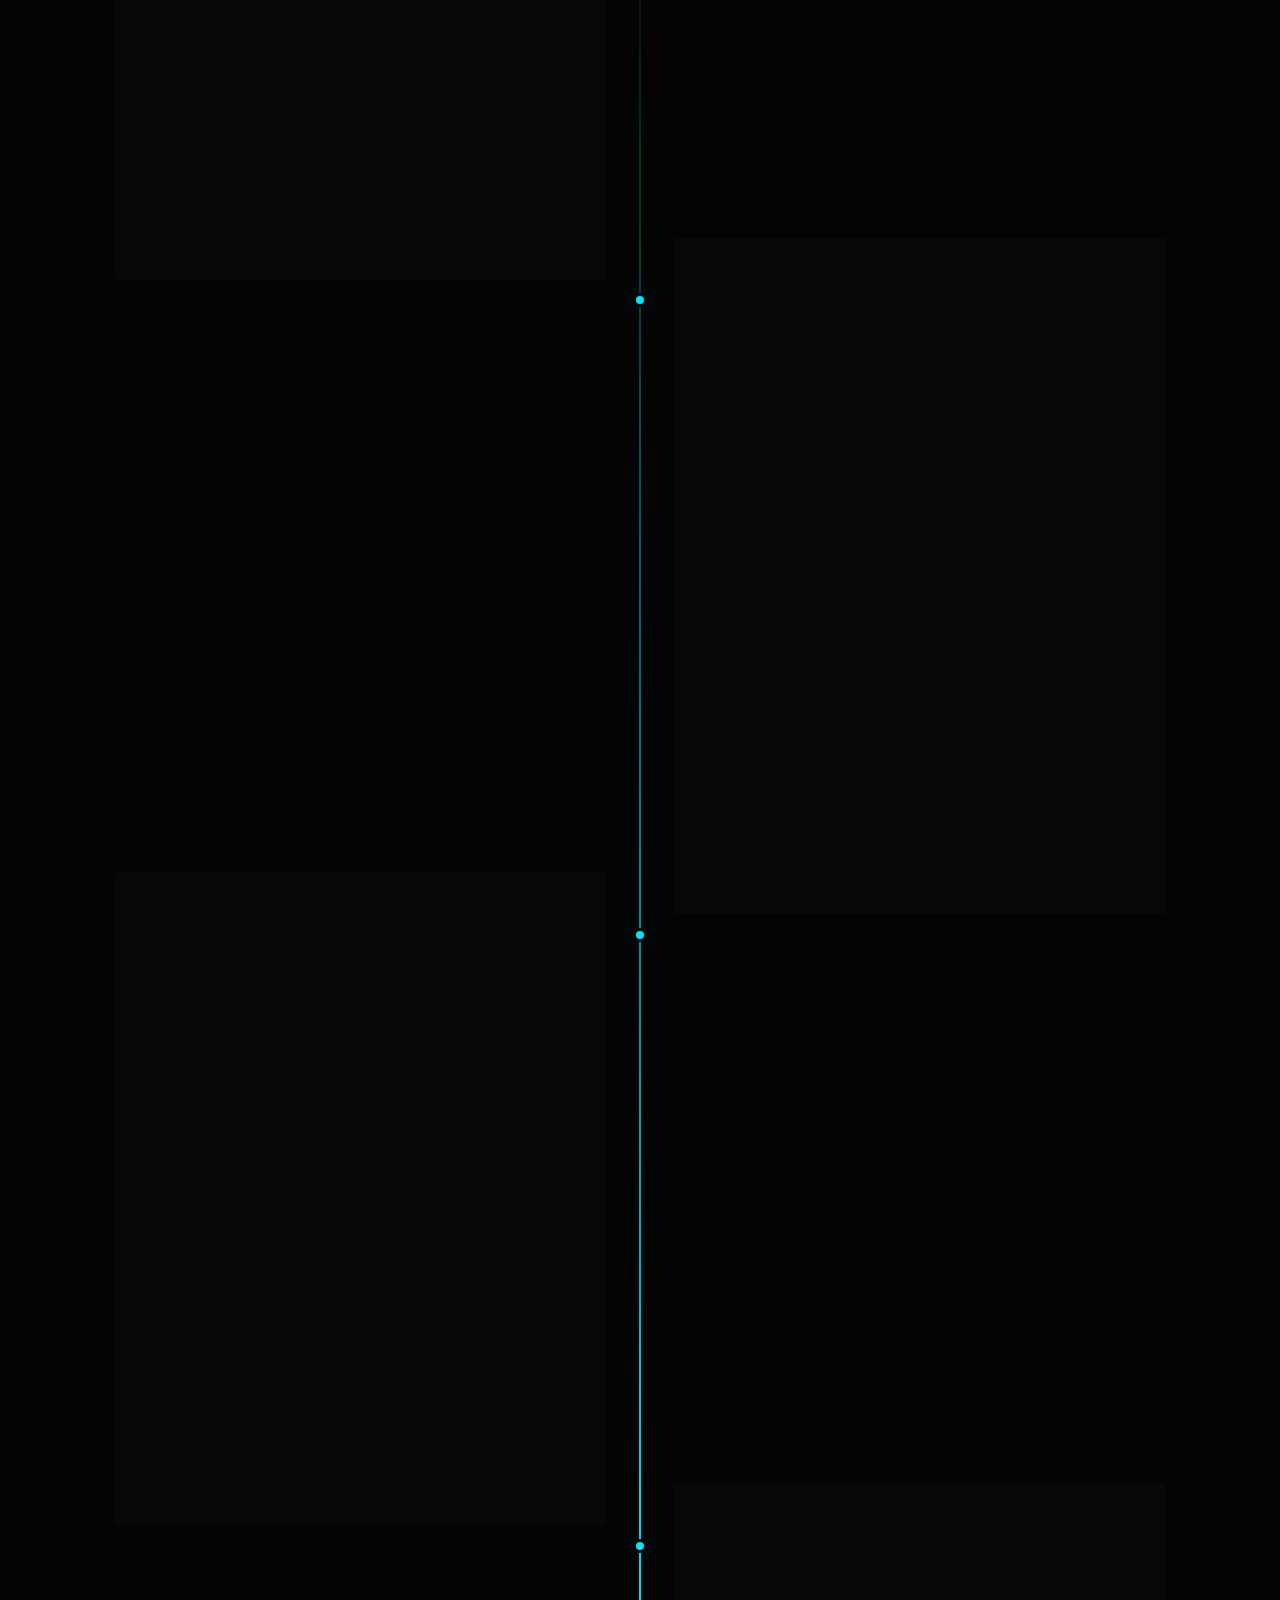
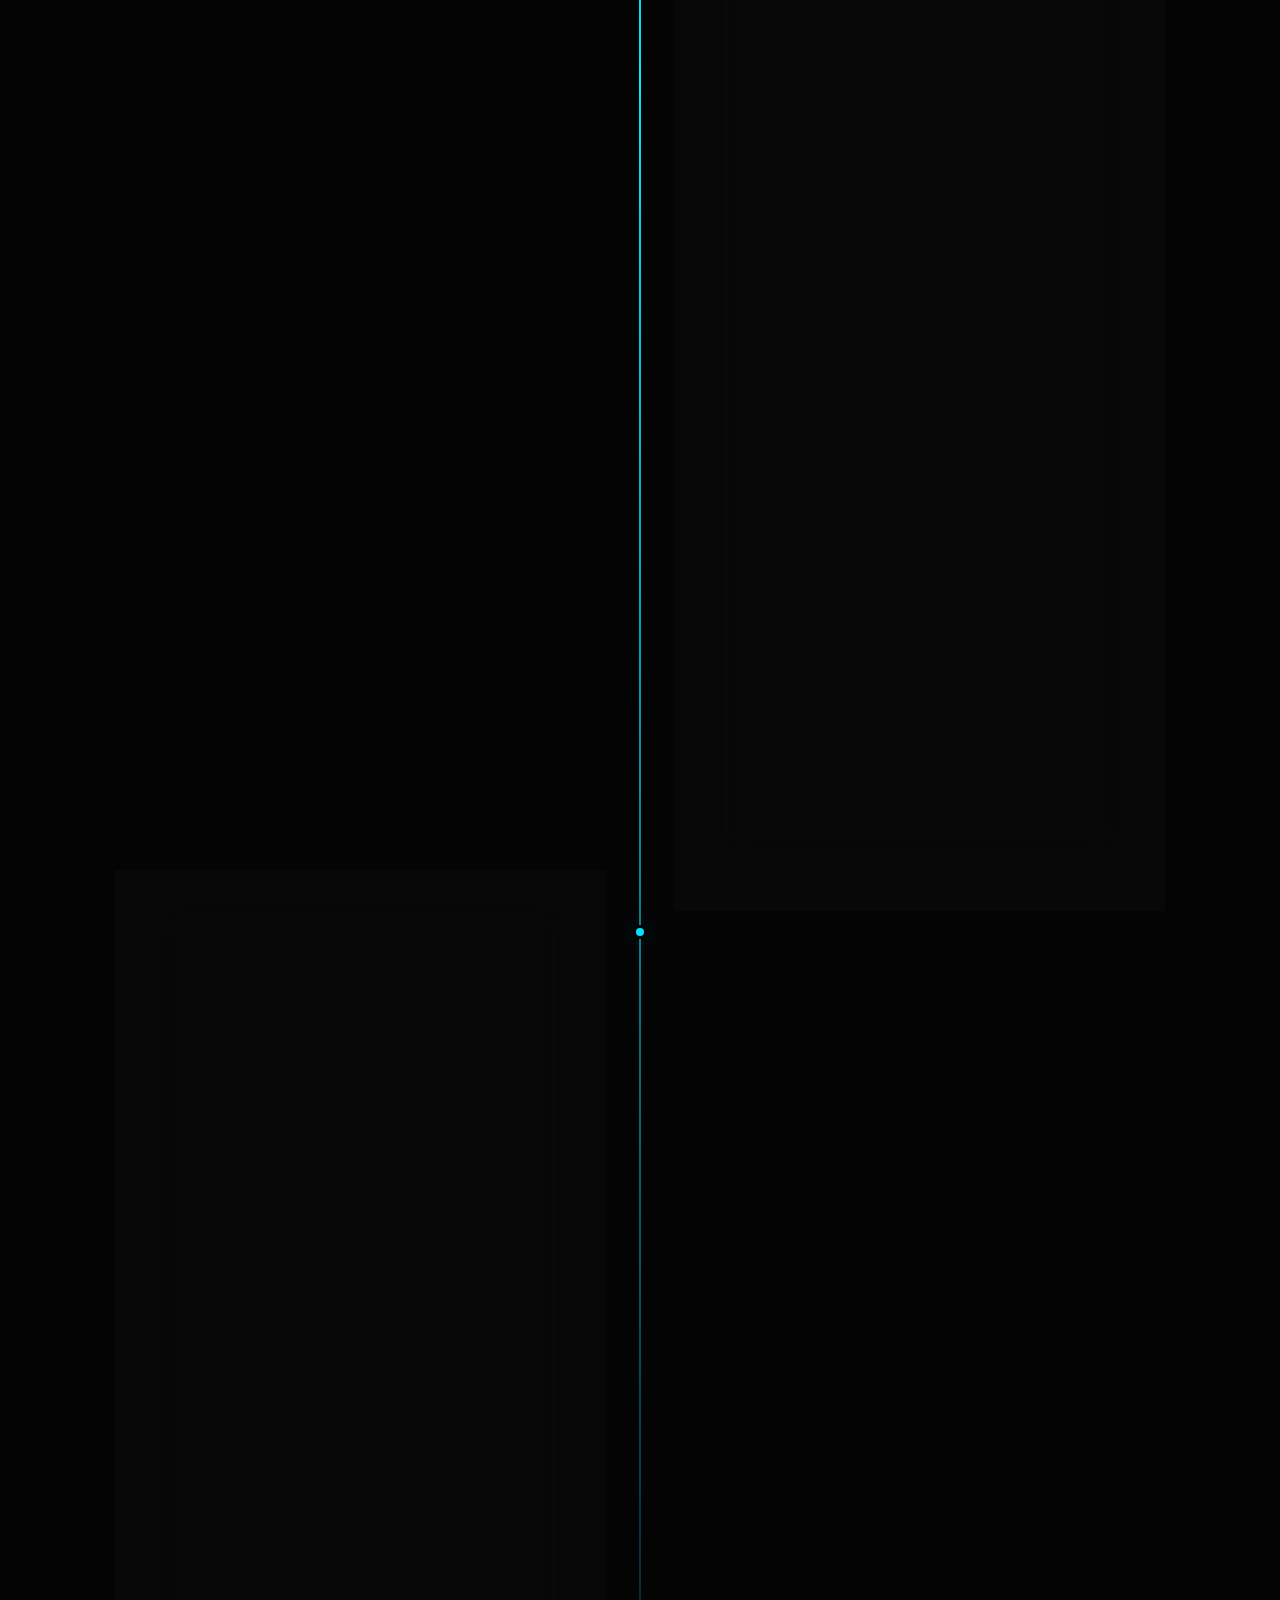
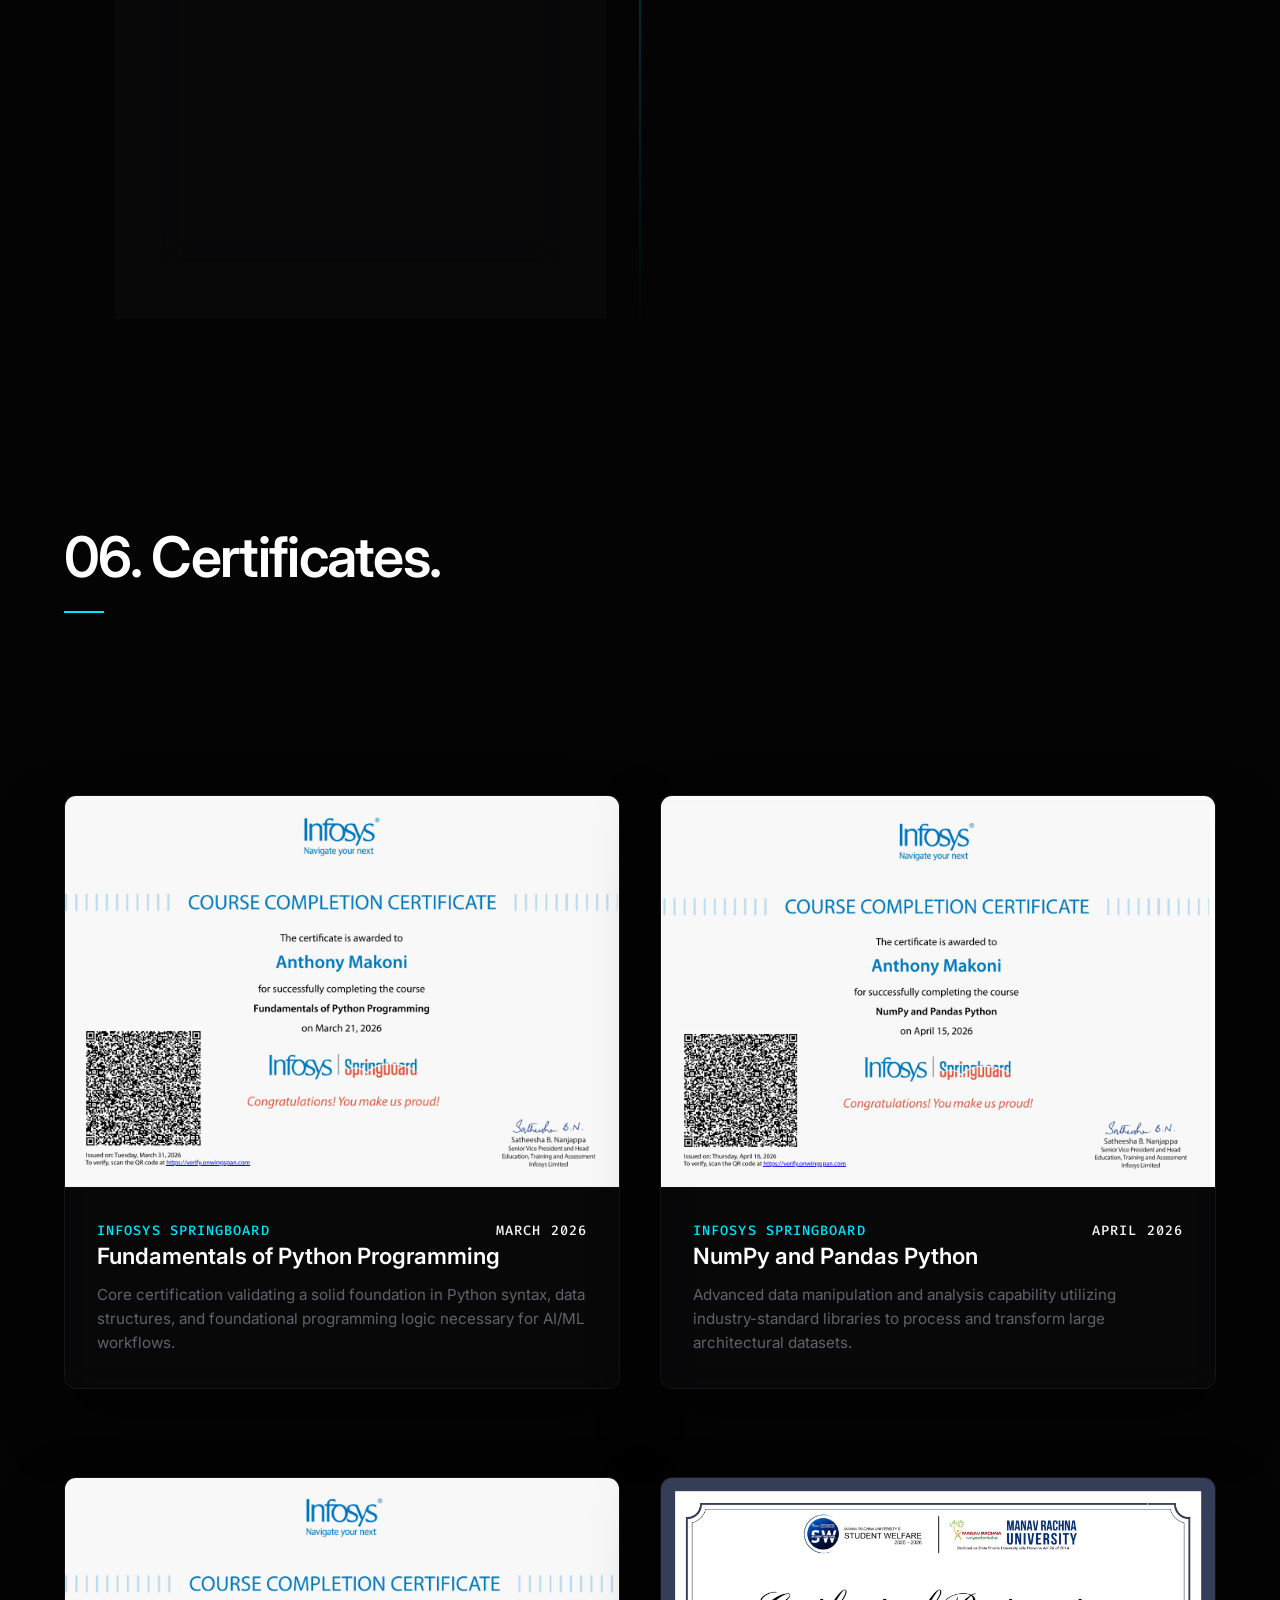
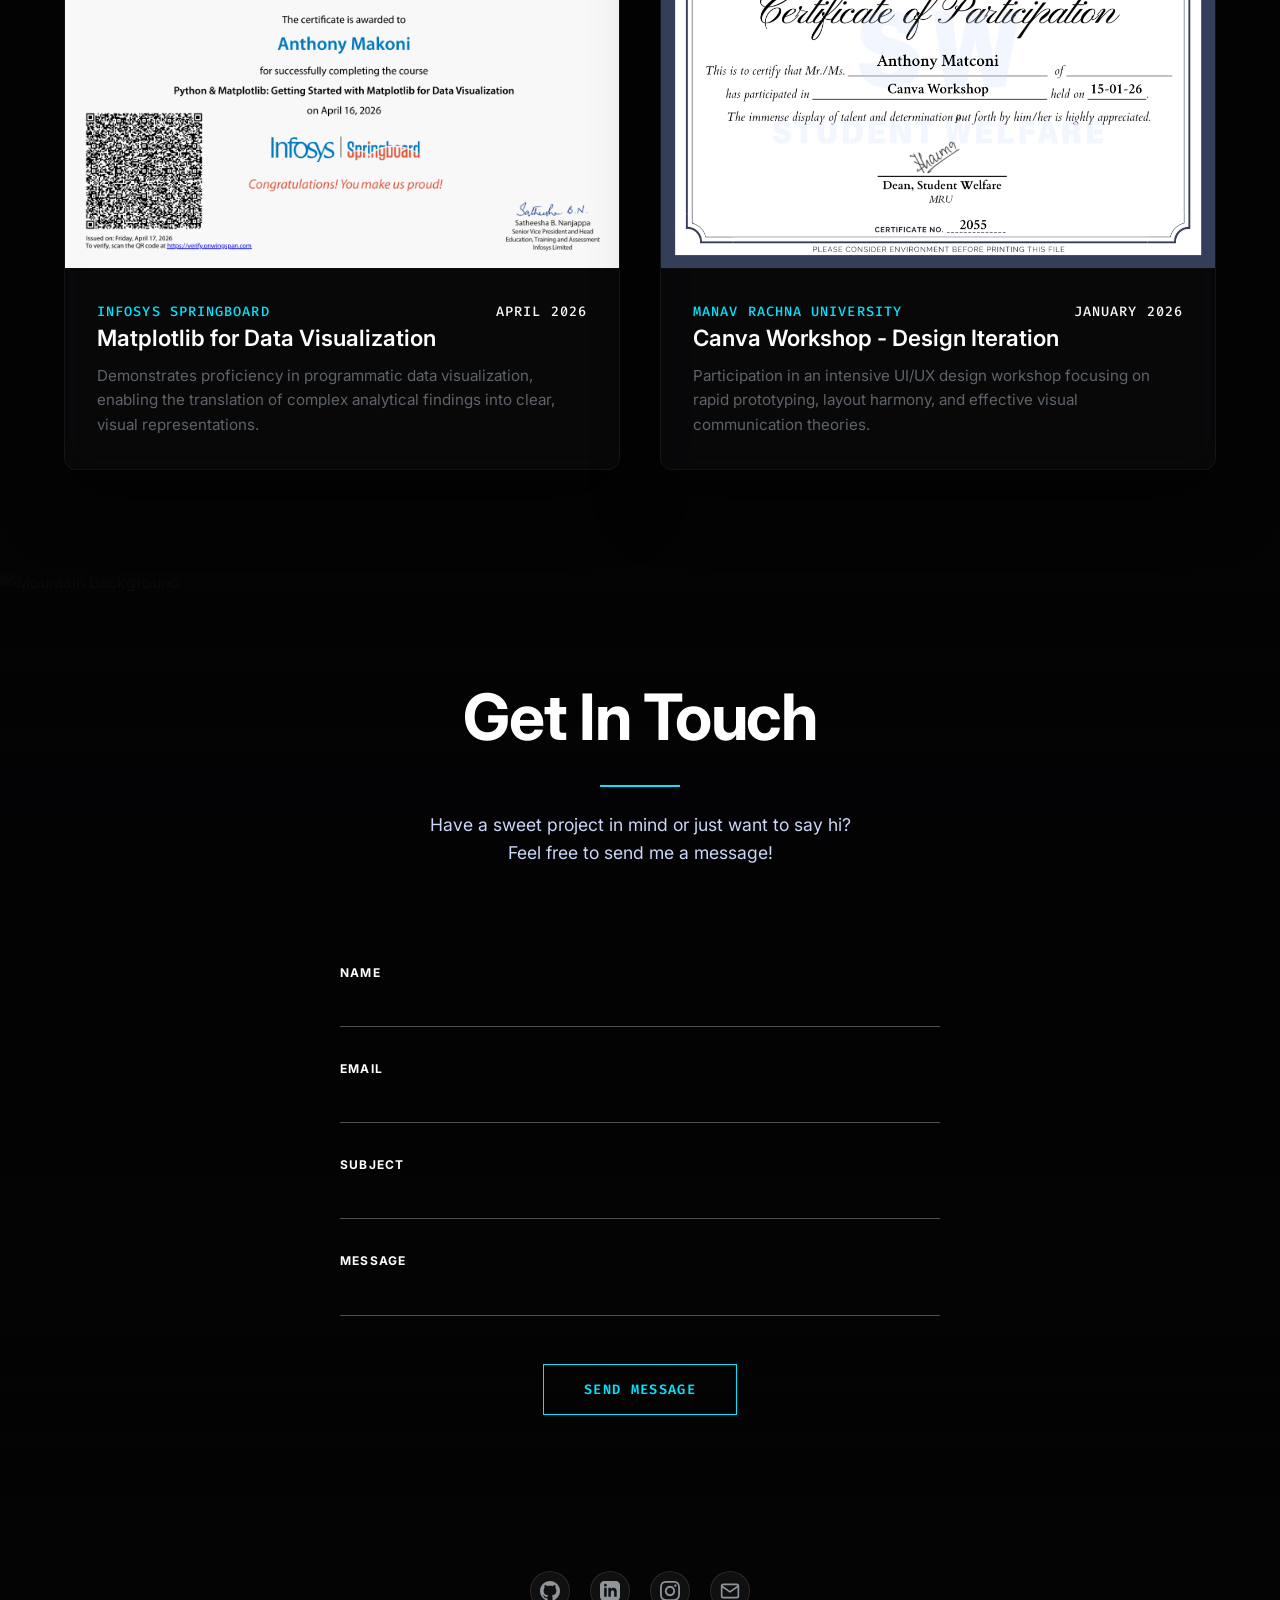
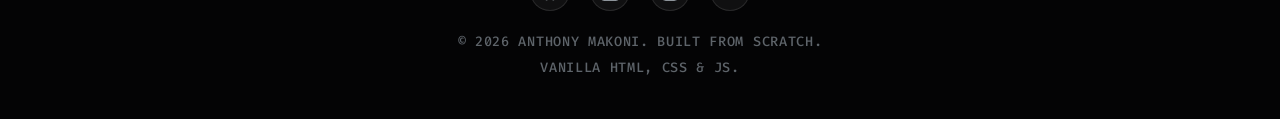
==== commit 466521cf: "reverted" ====
--- a/index.html
+++ b/index.html
@@ -524,7 +524,7 @@
                 </div>
 
                 <!-- Case Study 1 -->
-                <a href="project-persona.html" class="case-study layout-overlap reveal mt-l" style="text-decoration: none; color: inherit; display: block;">
+                <div class="case-study layout-overlap reveal mt-l">
                     <div class="cs-image-container">
                         <img src="https://images.unsplash.com/photo-1555949963-ff9fe0c870eb?ixlib=rb-4.0.3&auto=format&fit=crop&w=1200&q=80" alt="Persona Project">
                         <div class="glass-overlay"></div>
@@ -547,10 +547,10 @@
                             <li>Hackathon Winner</li>
                         </ul>
                     </div>
-                </a>
+                </div>
 
                 <!-- Case Study 2 -->
-                <a href="project-library.html" class="case-study layout-split reveal mt-xl" style="text-decoration: none; color: inherit; display: block;">
+                <div class="case-study layout-split reveal mt-xl">
                     <div class="cs-content-container">
                         <p class="mono-sub accent-color">Academic Project</p>
                         <h3 class="cs-title">Library Management System</h3>
@@ -572,10 +572,10 @@
                     <div class="cs-image-container">
                         <img src="https://images.unsplash.com/photo-1507842217343-583bb7270b66?ixlib=rb-4.0.3&auto=format&fit=crop&w=1000&q=80" alt="LMS System">
                     </div>
-                </a>
+                </div>
 
                 <!-- Case Study 3 -->
-                <a href="project-zimxcel.html" class="case-study layout-overlap-alt reveal mt-xl" style="text-decoration: none; color: inherit; display: block;"></a>
+                <div class="case-study layout-overlap-alt reveal mt-xl">
                     <div class="cs-image-container">
                         <img src="https://images.unsplash.com/photo-1501504905252-473c47e087f8?ixlib=rb-4.0.3&auto=format&fit=crop&w=1200&q=80" alt="ZimXcel Platform">
                         <div class="glass-overlay"></div>
@@ -598,10 +598,10 @@
                             <li>UI/UX Design</li>
                         </ul>
                     </div>
-                </a>
+                </div>
 
                 <!-- Case Study 4 -->
-                <a href="project-quiz.html" class="case-study layout-split reveal mt-xl" style="text-decoration: none; color: inherit; display: block;">
+                <div class="case-study layout-split reveal mt-xl">
                     <div class="cs-image-container">
                         <img src="https://images.unsplash.com/photo-1434030216411-0b793f4b4173?ixlib=rb-4.0.3&auto=format&fit=crop&w=1000&q=80" alt="Quiz App">
                     </div>
@@ -623,7 +623,7 @@
                             <li>CSS Data Attributes</li>
                         </ul>
                     </div>
-                </a>
+                </div>
 
                 <div class="flex-center mt-xl reveal">
                     <a href="projects.html" class="btn-ghost">View Complete Archive</a>
